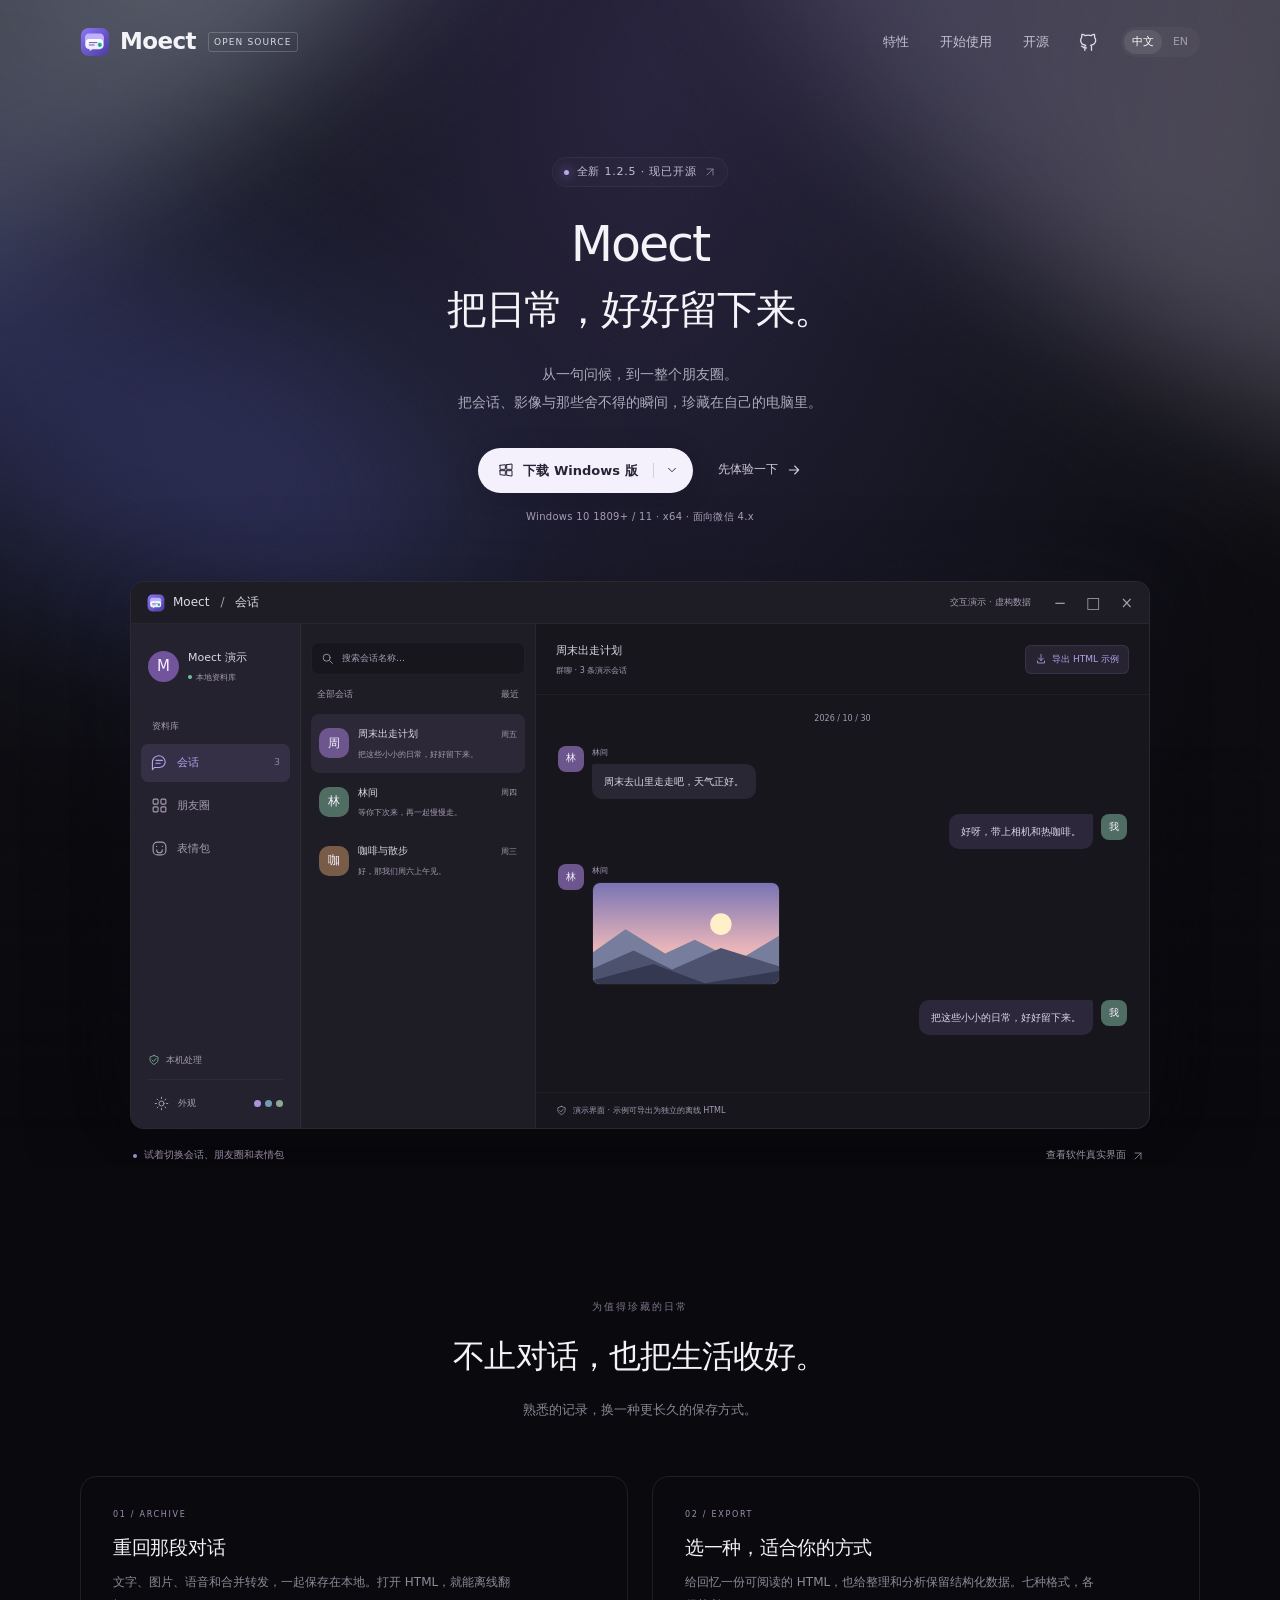
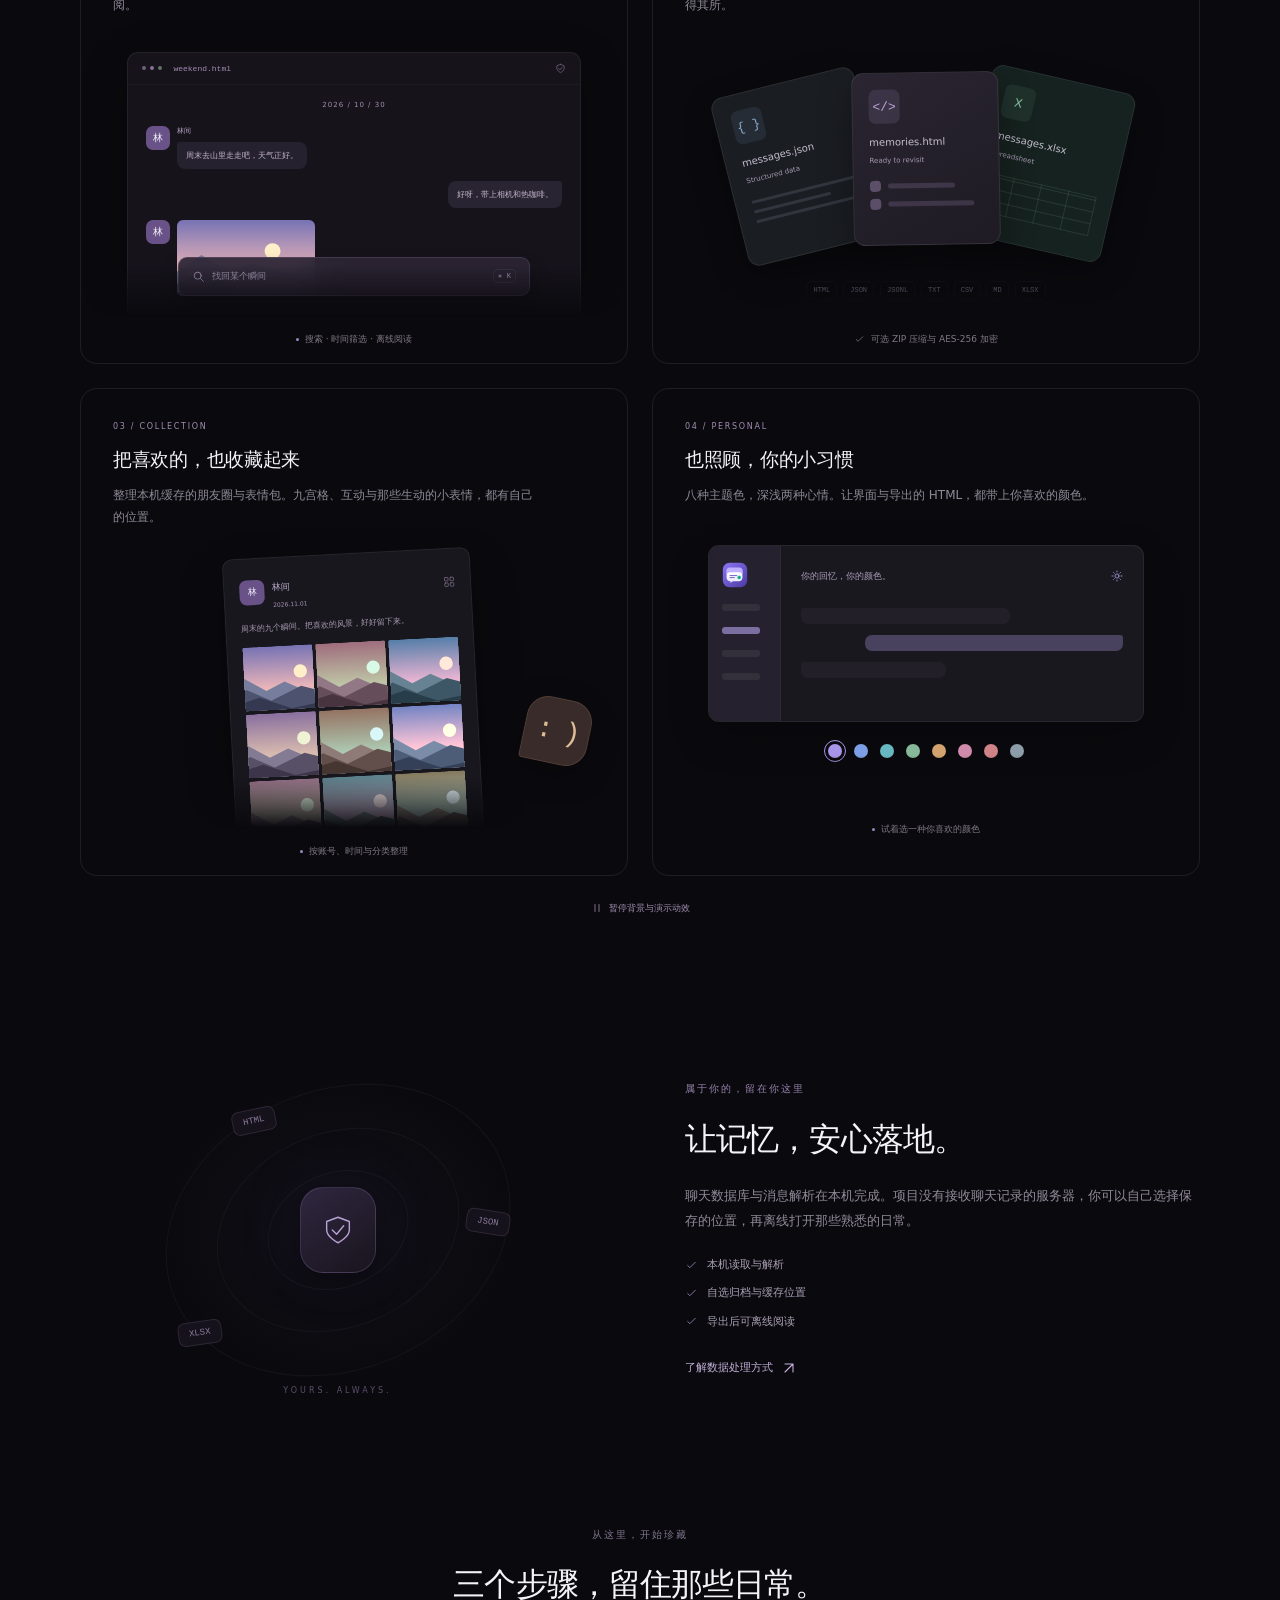
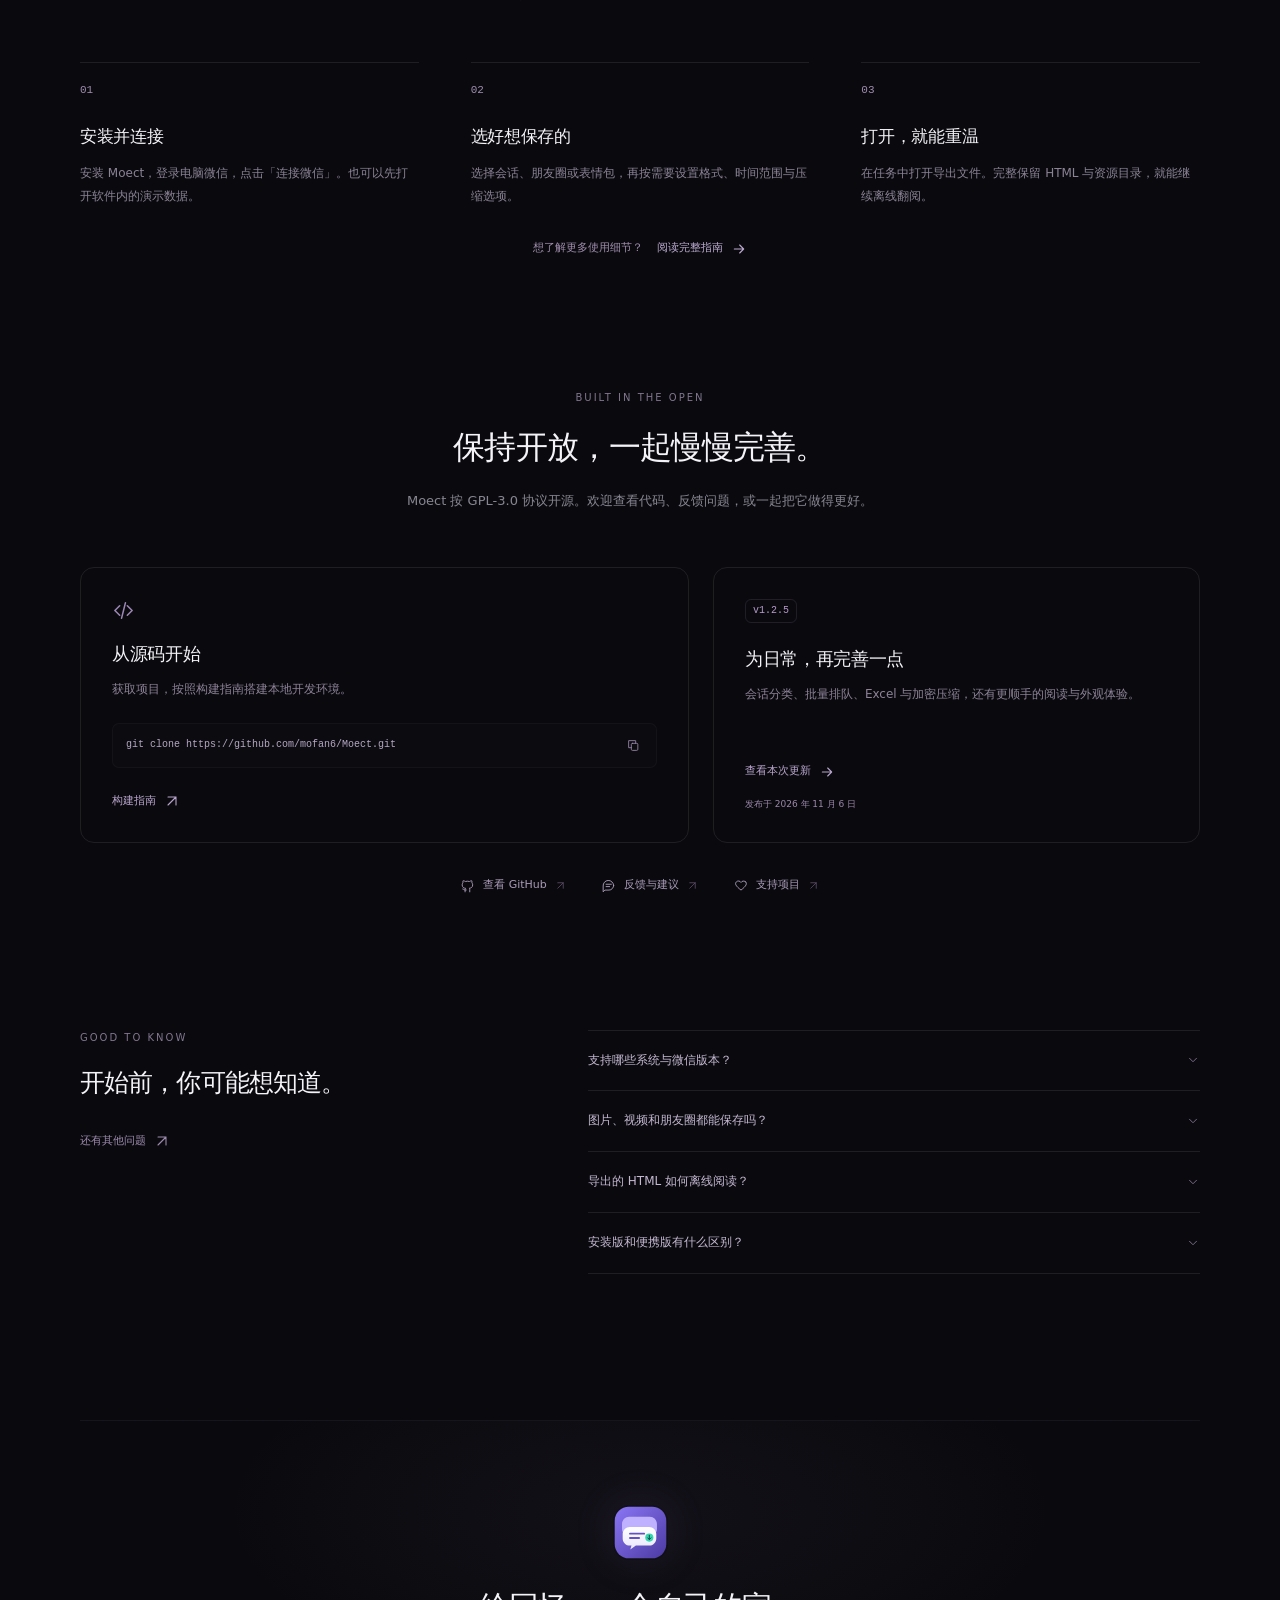
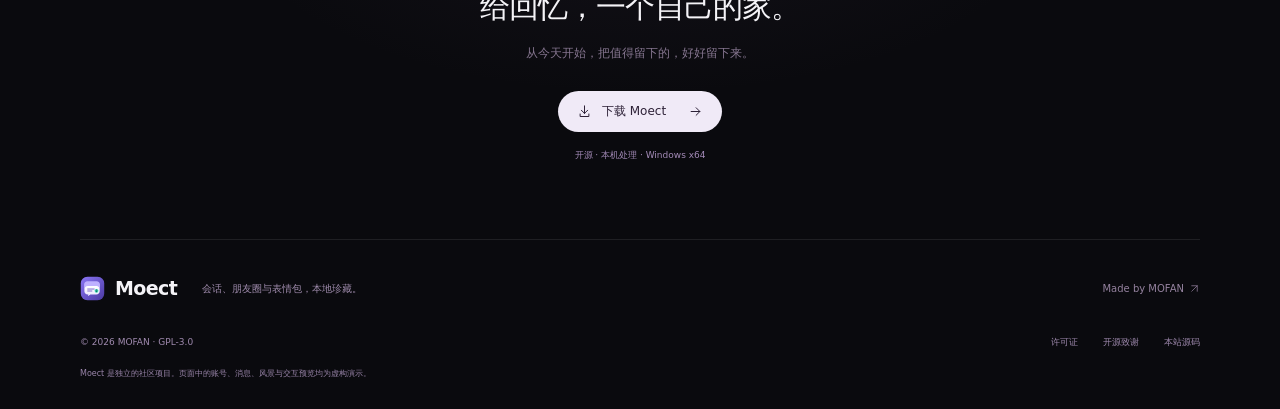
==== index.html @ 676625cc "Build Moect project website and interactive product demo" ====
<!doctype html>
<html lang="zh-CN">
  <head>
    <meta charset="utf-8" />
    <meta name="viewport" content="width=device-width,initial-scale=1" />
    <meta name="theme-color" content="#0a0a0e" />
    <title>Moect · 把日常，好好留下来</title>
    <meta
      name="description"
      content="Moect 是 Windows 微信聊天记录归档工具。把会话、朋友圈与表情包留在自己的电脑里，支持离线阅读、七种导出格式与八种主题色。"
    />
    <meta property="og:type" content="website" />
    <meta property="og:title" content="Moect · 把日常，好好留下来" />
    <meta
      property="og:description"
      content="会话、朋友圈与表情包，本地珍藏。开源的 Windows 微信聊天记录归档工具。"
    />
    <meta property="og:url" content="https://mofan6.github.io/" />
    <meta
      property="og:image"
      content="https://mofan6.github.io/assets/social-preview.png"
    />
    <meta name="twitter:card" content="summary_large_image" />
    <link rel="canonical" href="https://mofan6.github.io/" />
    <link rel="icon" href="assets/icon.svg" type="image/svg+xml" />
    <link rel="stylesheet" href="styles.css" />
    <script src="app.js" defer></script>
  </head>
  <body>
    <a class="skip-link" href="#main" data-i18n="skip">跳至主要内容</a>
    <svg
      class="icon-sprite"
      xmlns="http://www.w3.org/2000/svg"
      aria-hidden="true"
    >
      <symbol id="i-arrow" viewBox="0 0 24 24">
        <path d="M5 12h14m-6-6 6 6-6 6" />
      </symbol>
      <symbol id="i-up-right" viewBox="0 0 24 24">
        <path d="M6 18 18 6M6 6h12v12" />
      </symbol>
      <symbol id="i-download" viewBox="0 0 24 24">
        <path d="M12 3v12m-5-5 5 5 5-5M5 16v4h14v-4" />
      </symbol>
      <symbol id="i-chevron" viewBox="0 0 24 24">
        <path d="m6 9 6 6 6-6" />
      </symbol>
      <symbol id="i-chat" viewBox="0 0 24 24">
        <path d="M20 11a8 8 0 0 1-8 8H5l-3 3v-10a9 9 0 1 1 18-1Z" />
        <path d="M7 9h9M7 13h6" />
      </symbol>
      <symbol id="i-grid" viewBox="0 0 24 24">
        <rect x="3" y="3" width="7" height="7" rx="1.5" />
        <rect x="14" y="3" width="7" height="7" rx="1.5" />
        <rect x="3" y="14" width="7" height="7" rx="1.5" />
        <rect x="14" y="14" width="7" height="7" rx="1.5" />
      </symbol>
      <symbol id="i-smile" viewBox="0 0 24 24">
        <rect x="3" y="3" width="18" height="18" rx="6" />
        <path d="M8 14a4 4 0 0 0 8 0M8 9h.01M16 9h.01" />
      </symbol>
      <symbol id="i-check" viewBox="0 0 24 24">
        <path d="m5 12 4 4L19 6" />
      </symbol>
      <symbol id="i-shield" viewBox="0 0 24 24">
        <path d="M12 3 4 6v6c0 5 8 9 8 9s8-4 8-9V6l-8-3Z" />
        <path d="m8 12 3 3 5-6" />
      </symbol>
      <symbol id="i-search" viewBox="0 0 24 24">
        <circle cx="10.5" cy="10.5" r="6.5" />
        <path d="m16 16 5 5" />
      </symbol>
      <symbol id="i-sun" viewBox="0 0 24 24">
        <circle cx="12" cy="12" r="4" />
        <path
          d="M12 2v2m0 16v2M2 12h2m16 0h2M5 5l1.5 1.5m11 11L19 19M5 19l1.5-1.5m11-11L19 5"
        />
      </symbol>
      <symbol id="i-moon" viewBox="0 0 24 24">
        <path d="M20 14a8 8 0 0 1-10-10 8.5 8.5 0 1 0 10 10Z" />
      </symbol>
      <symbol id="i-code" viewBox="0 0 24 24">
        <path d="m8 7-5 5 5 5m8-10 5 5-5 5M14 4l-4 16" />
      </symbol>
      <symbol id="i-copy" viewBox="0 0 24 24">
        <rect x="8" y="8" width="12" height="13" rx="2" />
        <path d="M16 8V3H3v13h5" />
      </symbol>
      <symbol id="i-github" viewBox="0 0 24 24">
        <path
          d="M9 19c-4 1-4-2-6-2m12 5v-4c0-1-.4-2-1-2 3-.4 6-1.5 6-6 0-1.4-.5-2.5-1.3-3.5.2-.9.3-2.2-.3-3.5 0 0-1.2-.4-3.8 1.3a13 13 0 0 0-7.2 0C4.8 2.6 3.6 3 3.6 3 3 4.3 3.1 5.6 3.3 6.5A5.5 5.5 0 0 0 2 10c0 4.5 3 5.6 6 6-.6.6-1 1.5-1 2v4"
        />
      </symbol>
      <symbol id="i-windows" viewBox="0 0 24 24">
        <path
          d="m3 5 8-1v7H3V5Zm10-1 8-1v8h-8V4ZM3 13h8v7l-8-1v-6Zm10 0h8v8l-8-1v-7Z"
        />
      </symbol>
      <symbol id="i-heart" viewBox="0 0 24 24">
        <path
          d="M20 5a5 5 0 0 0-8 1 5 5 0 0 0-8-1c-3 3-1 7 8 14 9-7 11-11 8-14Z"
        />
      </symbol>
      <symbol id="i-close" viewBox="0 0 24 24">
        <path d="m6 6 12 12M6 18 18 6" />
      </symbol>
      <symbol id="i-menu" viewBox="0 0 24 24">
        <path d="M4 7h16M4 12h16M4 17h16" />
      </symbol>
      <symbol id="i-play" viewBox="0 0 24 24">
        <path d="m8 4 12 8-12 8V4Z" />
      </symbol>
      <symbol id="i-pause" viewBox="0 0 24 24">
        <path d="M8 5v14M16 5v14" />
      </symbol>
      <symbol id="i-file" viewBox="0 0 24 24">
        <path d="M5 3h9l5 5v13H5V3Zm9 0v6h5M8 13h8m-8 4h6" />
      </symbol>
    </svg>

    <header class="site-header" id="site-header">
      <div class="header-inner container">
        <a class="brand" href="#" aria-label="Moect 首页"
          ><img src="assets/icon.svg" width="30" height="30" alt="" /><span
            >Moect</span
          ><span class="brand-tag">OPEN SOURCE</span></a
        >
        <nav class="desktop-nav" aria-label="主导航">
          <a href="#features" data-i18n="navFeatures">特性</a>
          <a href="#start" data-i18n="navStart">开始使用</a>
          <a href="#opensource" data-i18n="navOpen">开源</a>
        </nav>
        <div class="header-actions">
          <a
            class="header-github"
            href="https://github.com/mofan6/Moect"
            target="_blank"
            rel="noopener noreferrer"
            aria-label="GitHub 项目"
            ><svg class="icon"><use href="#i-github" /></svg
          ></a>
          <div class="language-switch" role="group" aria-label="Language">
            <button type="button" data-language="zh" aria-pressed="true">
              中文</button
            ><button type="button" data-language="en" aria-pressed="false">
              EN
            </button>
          </div>
          <button
            class="icon-button mobile-menu-toggle"
            type="button"
            aria-label="打开导航"
            aria-expanded="false"
            aria-controls="mobile-nav"
          >
            <svg class="icon"><use href="#i-menu" /></svg>
          </button>
        </div>
      </div>
      <nav id="mobile-nav" class="mobile-nav" aria-label="手机导航" hidden>
        <a href="#features" data-i18n="navFeatures">特性</a
        ><a href="#start" data-i18n="navStart">开始使用</a
        ><a href="#opensource" data-i18n="navOpen">开源</a>
      </nav>
    </header>

    <main id="main">
      <section class="hero" aria-labelledby="hero-title">
        <div class="hero-atmosphere" aria-hidden="true">
          <div class="aurora aurora-one"></div>
          <div class="aurora aurora-two"></div>
          <div class="aurora aurora-three"></div>
          <div class="atmosphere-grain"></div>
        </div>
        <div class="hero-copy container">
          <a
            class="release-badge"
            href="https://github.com/mofan6/Moect/releases/tag/v1.2.5"
            target="_blank"
            rel="noopener noreferrer"
            ><span class="status-dot"></span
            ><span data-i18n="releaseBadge">全新 1.2.5 · 现已开源</span
            ><svg class="icon"><use href="#i-up-right" /></svg
          ></a>
          <h1 id="hero-title">
            <span class="hero-name">Moect</span
            ><span data-i18n="heroTitle">把日常，好好留下来。</span>
          </h1>
          <p class="hero-description">
            <span data-i18n="heroDescription1"
              >从一句问候，到一整个朋友圈。</span
            ><br /><span data-i18n="heroDescription2"
              >把会话、影像与那些舍不得的瞬间，珍藏在自己的电脑里。</span
            >
          </p>
          <div class="hero-actions">
            <div class="download-wrap">
              <div class="download-split">
                <a
                  class="primary-download"
                  href="https://github.com/mofan6/Moect/releases/download/v1.2.5/Moect-1.2.5-Setup-x64.exe"
                  ><svg class="icon"><use href="#i-windows" /></svg
                  ><span data-i18n="downloadWindows">下载 Windows 版</span></a
                ><button
                  type="button"
                  id="download-toggle"
                  aria-expanded="false"
                  aria-controls="download-menu"
                  aria-label="其他下载选项"
                >
                  <svg class="icon"><use href="#i-chevron" /></svg>
                </button>
              </div>
              <div class="download-menu" id="download-menu" hidden>
                <a
                  href="https://github.com/mofan6/Moect/releases/download/v1.2.5/Moect-1.2.5-Setup-x64.exe"
                  ><svg class="icon"><use href="#i-download" /></svg
                  ><span
                    ><strong data-i18n="installer">Windows 安装版</strong
                    ><small data-i18n="installerDetail"
                      >1.2.5 · x64 · 62.9 MB</small
                    ></span
                  ><svg class="icon"><use href="#i-up-right" /></svg
                ></a>
                <a
                  href="https://github.com/mofan6/Moect/releases/download/v1.2.5/Moect-1.2.5-Windows-x64.zip"
                  ><svg class="icon"><use href="#i-file" /></svg
                  ><span
                    ><strong data-i18n="portable">Windows 便携版</strong
                    ><small data-i18n="portableDetail"
                      >完整解压即可使用 · 74.8 MB</small
                    ></span
                  ><svg class="icon"><use href="#i-up-right" /></svg
                ></a>
                <a
                  class="checksum-link"
                  href="https://github.com/mofan6/Moect/releases/download/v1.2.5/SHA256SUMS.txt"
                  data-i18n="checksums"
                  >查看 SHA-256 校验值</a
                >
              </div>
            </div>
            <a class="text-link demo-jump" href="#demo"
              ><span data-i18n="tryDemo">先体验一下</span
              ><svg class="icon"><use href="#i-arrow" /></svg
            ></a>
          </div>
          <p class="system-note" data-i18n="systemNote">
            Windows 10 1809+ / 11 · x64 · 面向微信 4.x
          </p>
        </div>

        <div class="demo-wrap container" id="demo">
          <div
            class="app-window"
            data-demo-theme="dark"
            role="region"
            aria-label="Moect 交互演示，所有数据均为虚构"
          >
            <div class="app-titlebar">
              <div>
                <img src="assets/icon.svg" width="18" height="18" alt="" /><span
                  >Moect</span
                ><span class="title-divider">/</span
                ><span id="app-page-title" data-i18n="sessions">会话</span>
              </div>
              <span class="demo-label" data-i18n="demoLabel"
                >交互演示 · 虚构数据</span
              >
              <div class="window-controls" aria-hidden="true">
                <span>−</span><span>□</span><span>×</span>
              </div>
            </div>
            <div class="app-layout">
              <aside class="app-sidebar">
                <div class="demo-profile">
                  <span class="avatar avatar-profile">M</span
                  ><span
                    ><strong data-i18n="demoProfile">Moect 演示</strong
                    ><small
                      ><i></i
                      ><span data-i18n="localLibrary">本地资料库</span></small
                    ></span
                  >
                </div>
                <span class="sidebar-label" data-i18n="library">资料库</span>
                <div
                  class="app-tabs"
                  role="tablist"
                  aria-label="演示分类"
                  aria-orientation="vertical"
                >
                  <button
                    id="tab-sessions"
                    role="tab"
                    aria-selected="true"
                    aria-controls="demo-panel"
                    data-tab="sessions"
                    tabindex="0"
                  >
                    <svg class="icon"><use href="#i-chat" /></svg
                    ><span data-i18n="sessions">会话</span
                    ><span class="nav-count">3</span>
                  </button>
                  <button
                    id="tab-moments"
                    role="tab"
                    aria-selected="false"
                    aria-controls="demo-panel"
                    data-tab="moments"
                    tabindex="-1"
                  >
                    <svg class="icon"><use href="#i-grid" /></svg
                    ><span data-i18n="moments">朋友圈</span>
                  </button>
                  <button
                    id="tab-stickers"
                    role="tab"
                    aria-selected="false"
                    aria-controls="demo-panel"
                    data-tab="stickers"
                    tabindex="-1"
                  >
                    <svg class="icon"><use href="#i-smile" /></svg
                    ><span data-i18n="stickers">表情包</span>
                  </button>
                </div>
                <div class="sidebar-footer">
                  <div class="local-indicator">
                    <svg class="icon"><use href="#i-shield" /></svg
                    ><span data-i18n="onDevice">本机处理</span>
                  </div>
                  <div class="demo-theme-controls">
                    <button
                      type="button"
                      class="icon-button"
                      id="demo-theme-toggle"
                      aria-label="切换演示亮暗主题"
                    >
                      <svg class="icon"><use href="#i-sun" /></svg></button
                    ><span data-i18n="appearance">外观</span>
                    <div class="accent-mini" aria-hidden="true">
                      <i></i><i></i><i></i>
                    </div>
                  </div>
                </div>
              </aside>
              <div
                id="demo-panel"
                class="demo-panel"
                role="tabpanel"
                aria-labelledby="tab-sessions"
                tabindex="0"
              ></div>
            </div>
          </div>
          <div class="demo-caption">
            <span
              ><span class="caption-dot"></span
              ><span data-i18n="demoHint"
                >试着切换会话、朋友圈和表情包</span
              ></span
            ><button class="quiet-button" id="show-screenshots" type="button">
              <span data-i18n="realScreenshots">查看软件真实界面</span
              ><svg class="icon"><use href="#i-up-right" /></svg>
            </button>
          </div>
        </div>
      </section>

      <section
        class="features section container"
        id="features"
        aria-labelledby="features-title"
      >
        <div class="section-heading reveal">
          <span class="eyebrow" data-i18n="featuresEyebrow"
            >为值得珍藏的日常</span
          >
          <h2 id="features-title" data-i18n="featuresTitle">
            不止对话，也把生活收好。
          </h2>
          <p data-i18n="featuresDescription">
            熟悉的记录，换一种更长久的保存方式。
          </p>
        </div>
        <div class="feature-grid">
          <article class="feature-card reveal">
            <div class="feature-copy">
              <span class="feature-index">01 / ARCHIVE</span>
              <h3 data-i18n="archiveTitle">重回那段对话</h3>
              <p data-i18n="archiveDescription">
                文字、图片、语音和合并转发，一起保存在本地。打开
                HTML，就能离线翻阅。
              </p>
            </div>
            <div class="feature-art archive-art" aria-hidden="true">
              <div class="mini-archive">
                <div class="mini-window-top">
                  <i></i><i></i><i></i><span>weekend.html</span
                  ><svg class="icon"><use href="#i-shield" /></svg>
                </div>
                <div class="archive-date">2026 / 10 / 30</div>
                <div class="mini-message">
                  <span class="avatar">林</span>
                  <div>
                    <small>林间</small
                    ><span data-i18n="chat1">周末去山里走走吧，天气正好。</span>
                  </div>
                </div>
                <div class="mini-message outgoing">
                  <div>
                    <span data-i18n="chat2">好呀，带上相机和热咖啡。</span>
                  </div>
                </div>
                <div class="mini-message photo-message">
                  <span class="avatar">林</span
                  ><img
                    src="assets/weekend.svg"
                    width="230"
                    height="130"
                    alt=""
                    loading="lazy"
                  />
                </div>
                <div class="archive-search">
                  <svg class="icon"><use href="#i-search" /></svg
                  ><span data-i18n="searchMemory">找回某个瞬间</span
                  ><kbd>⌘ K</kbd>
                </div>
              </div>
            </div>
            <div class="feature-footnote">
              <span class="tiny-dot"></span
              ><span data-i18n="archiveFootnote"
                >搜索 · 时间筛选 · 离线阅读</span
              >
            </div>
          </article>
          <article class="feature-card reveal">
            <div class="feature-copy">
              <span class="feature-index">02 / EXPORT</span>
              <h3 data-i18n="exportTitle">选一种，适合你的方式</h3>
              <p data-i18n="exportDescription">
                给回忆一份可阅读的
                HTML，也给整理和分析保留结构化数据。七种格式，各得其所。
              </p>
            </div>
            <div class="feature-art formats-art" aria-hidden="true">
              <div class="format-orbit">
                <div class="floating-file file-json">
                  <div class="file-type json-type">{ }</div>
                  <span>messages.json</span><small>Structured data</small>
                  <div class="code-line"></div>
                  <div class="code-line short"></div>
                  <div class="code-line"></div>
                </div>
                <div class="floating-file file-excel">
                  <div class="file-type excel-type">X</div>
                  <span>messages.xlsx</span><small>Spreadsheet</small>
                  <div class="sheet-grid"></div>
                </div>
                <div class="floating-file file-html">
                  <div class="file-type html-type">&lt;/&gt;</div>
                  <span>memories.html</span><small>Ready to revisit</small>
                  <div class="html-preview">
                    <i></i><span></span><i></i><span></span>
                  </div>
                </div>
              </div>
              <div class="format-pills">
                <span>HTML</span><span>JSON</span><span>JSONL</span
                ><span>TXT</span><span>CSV</span><span>MD</span
                ><span>XLSX</span>
              </div>
            </div>
            <div class="feature-footnote">
              <svg class="icon"><use href="#i-check" /></svg
              ><span data-i18n="exportFootnote"
                >可选 ZIP 压缩与 AES-256 加密</span
              >
            </div>
          </article>
          <article class="feature-card reveal">
            <div class="feature-copy">
              <span class="feature-index">03 / COLLECTION</span>
              <h3 data-i18n="momentsTitle">把喜欢的，也收藏起来</h3>
              <p data-i18n="momentsDescription">
                整理本机缓存的朋友圈与表情包。九宫格、互动与那些生动的小表情，都有自己的位置。
              </p>
            </div>
            <div class="feature-art moments-art" aria-hidden="true">
              <div class="moment-preview">
                <div class="moment-author">
                  <span class="avatar">林</span>
                  <div><strong>林间</strong><small>2026.11.01</small></div>
                  <svg class="icon"><use href="#i-grid" /></svg>
                </div>
                <p data-i18n="momentText">
                  周末的九个瞬间。把喜欢的风景，好好留下来。
                </p>
                <div class="landscape-grid">
                  <img src="assets/weekend.svg" alt="" loading="lazy" /><img
                    src="assets/weekend.svg"
                    alt=""
                    loading="lazy"
                  /><img src="assets/weekend.svg" alt="" loading="lazy" /><img
                    src="assets/weekend.svg"
                    alt=""
                    loading="lazy"
                  /><img src="assets/weekend.svg" alt="" loading="lazy" /><img
                    src="assets/weekend.svg"
                    alt=""
                    loading="lazy"
                  /><img src="assets/weekend.svg" alt="" loading="lazy" /><img
                    src="assets/weekend.svg"
                    alt=""
                    loading="lazy"
                  /><img src="assets/weekend.svg" alt="" loading="lazy" />
                </div>
                <div class="moment-likes">
                  <svg class="icon"><use href="#i-heart" /></svg
                  ><span>陈一、小满、沈河、阿柚</span>
                </div>
              </div>
              <span class="sticker-bubble">: )</span>
            </div>
            <div class="feature-footnote">
              <span class="tiny-dot"></span
              ><span data-i18n="momentsFootnote">按账号、时间与分类整理</span>
            </div>
          </article>
          <article class="feature-card reveal">
            <div class="feature-copy">
              <span class="feature-index">04 / PERSONAL</span>
              <h3 data-i18n="personalTitle">也照顾，你的小习惯</h3>
              <p data-i18n="personalDescription">
                八种主题色，深浅两种心情。让界面与导出的
                HTML，都带上你喜欢的颜色。
              </p>
            </div>
            <div class="feature-art personal-art">
              <div class="appearance-preview" id="appearance-preview">
                <div class="appearance-sidebar">
                  <img
                    src="assets/icon.svg"
                    width="26"
                    height="26"
                    alt=""
                  /><span></span><span class="active"></span><span></span
                  ><span></span>
                </div>
                <div class="appearance-content">
                  <div class="appearance-title">
                    <span data-i18n="yourMemories">你的回忆，你的颜色。</span
                    ><svg class="icon"><use href="#i-sun" /></svg>
                  </div>
                  <div class="appearance-bubble first"></div>
                  <div class="appearance-bubble second"></div>
                  <div class="appearance-bubble third"></div>
                </div>
                <span class="theme-sweep" aria-hidden="true"></span>
              </div>
              <div class="accent-picker" role="group" aria-label="预览主题色">
                <button
                  type="button"
                  data-accent="#a895e7"
                  data-accent-name="紫藤"
                  style="--swatch: #a895e7"
                  aria-label="紫藤"
                  aria-pressed="true"
                ></button
                ><button
                  type="button"
                  data-accent="#7b9ee4"
                  data-accent-name="晴空"
                  style="--swatch: #7b9ee4"
                  aria-label="晴空"
                  aria-pressed="false"
                ></button
                ><button
                  type="button"
                  data-accent="#67b8c1"
                  data-accent-name="海盐"
                  style="--swatch: #67b8c1"
                  aria-label="海盐"
                  aria-pressed="false"
                ></button
                ><button
                  type="button"
                  data-accent="#86b899"
                  data-accent-name="山林"
                  style="--swatch: #86b899"
                  aria-label="山林"
                  aria-pressed="false"
                ></button
                ><button
                  type="button"
                  data-accent="#d2a36e"
                  data-accent-name="秋日"
                  style="--swatch: #d2a36e"
                  aria-label="秋日"
                  aria-pressed="false"
                ></button
                ><button
                  type="button"
                  data-accent="#d08aab"
                  data-accent-name="蔷薇"
                  style="--swatch: #d08aab"
                  aria-label="蔷薇"
                  aria-pressed="false"
                ></button
                ><button
                  type="button"
                  data-accent="#cf8387"
                  data-accent-name="落霞"
                  style="--swatch: #cf8387"
                  aria-label="落霞"
                  aria-pressed="false"
                ></button
                ><button
                  type="button"
                  data-accent="#8d9ca9"
                  data-accent-name="远山"
                  style="--swatch: #8d9ca9"
                  aria-label="远山"
                  aria-pressed="false"
                ></button>
              </div>
            </div>
            <div class="feature-footnote">
              <span class="tiny-dot"></span
              ><span id="accent-label" data-i18n="personalFootnote"
                >试着选一种你喜欢的颜色</span
              >
            </div>
          </article>
        </div>
        <div class="animation-control">
          <button
            type="button"
            id="motion-toggle"
            class="quiet-button"
            aria-pressed="false"
          >
            <svg class="icon"><use href="#i-pause" /></svg
            ><span data-i18n="pauseMotion">暂停背景与演示动效</span>
          </button>
        </div>
      </section>

      <section
        class="local-section section container reveal"
        aria-labelledby="local-title"
      >
        <div class="local-art" aria-hidden="true">
          <div class="local-orbit orbit-one"></div>
          <div class="local-orbit orbit-two"></div>
          <div class="local-orbit orbit-three"></div>
          <span class="orbit-file of-one">HTML</span
          ><span class="orbit-file of-two">JSON</span
          ><span class="orbit-file of-three">XLSX</span>
          <div class="local-core">
            <svg class="icon"><use href="#i-shield" /></svg>
          </div>
          <span class="local-art-label">YOURS. ALWAYS.</span>
        </div>
        <div class="local-copy">
          <span class="eyebrow" data-i18n="localEyebrow"
            >属于你的，留在你这里</span
          >
          <h2 id="local-title" data-i18n="localTitle">让记忆，安心落地。</h2>
          <p data-i18n="localDescription">
            聊天数据库与消息解析在本机完成。项目没有接收聊天记录的服务器，你可以自己选择保存的位置，再离线打开那些熟悉的日常。
          </p>
          <ul>
            <li>
              <svg class="icon"><use href="#i-check" /></svg
              ><span data-i18n="localPoint1">本机读取与解析</span>
            </li>
            <li>
              <svg class="icon"><use href="#i-check" /></svg
              ><span data-i18n="localPoint2">自选归档与缓存位置</span>
            </li>
            <li>
              <svg class="icon"><use href="#i-check" /></svg
              ><span data-i18n="localPoint3">导出后可离线阅读</span>
            </li>
          </ul>
          <a
            class="text-link"
            href="https://github.com/mofan6/Moect#运行环境与数据"
            target="_blank"
            rel="noopener noreferrer"
            ><span data-i18n="dataDetails">了解数据处理方式</span
            ><svg class="icon"><use href="#i-up-right" /></svg
          ></a>
        </div>
      </section>

      <section
        class="start-section section container"
        id="start"
        aria-labelledby="start-title"
      >
        <div class="section-heading reveal">
          <span class="eyebrow" data-i18n="startEyebrow">从这里，开始珍藏</span>
          <h2 id="start-title" data-i18n="startTitle">
            三个步骤，留住那些日常。
          </h2>
        </div>
        <div class="steps reveal">
          <article>
            <span class="step-number">01</span>
            <h3 data-i18n="step1Title">安装并连接</h3>
            <p data-i18n="step1Description">
              安装
              Moect，登录电脑微信，点击「连接微信」。也可以先打开软件内的演示数据。
            </p>
          </article>
          <article>
            <span class="step-number">02</span>
            <h3 data-i18n="step2Title">选好想保存的</h3>
            <p data-i18n="step2Description">
              选择会话、朋友圈或表情包，再按需要设置格式、时间范围与压缩选项。
            </p>
          </article>
          <article>
            <span class="step-number">03</span>
            <h3 data-i18n="step3Title">打开，就能重温</h3>
            <p data-i18n="step3Description">
              在任务中打开导出文件。完整保留 HTML 与资源目录，就能继续离线翻阅。
            </p>
          </article>
        </div>
        <div class="guide-link reveal">
          <span data-i18n="guidePrompt">想了解更多使用细节？</span
          ><a
            class="text-link"
            href="https://github.com/mofan6/Moect/blob/main/docs/usage.md"
            target="_blank"
            rel="noopener noreferrer"
            ><span data-i18n="guideLink">阅读完整指南</span
            ><svg class="icon"><use href="#i-arrow" /></svg
          ></a>
        </div>
      </section>

      <section
        class="opensource-section section container"
        id="opensource"
        aria-labelledby="opensource-title"
      >
        <div class="section-heading reveal">
          <span class="eyebrow">BUILT IN THE OPEN</span>
          <h2 id="opensource-title" data-i18n="openTitle">
            保持开放，一起慢慢完善。
          </h2>
          <p data-i18n="openDescription">
            Moect 按 GPL-3.0
            协议开源。欢迎查看代码、反馈问题，或一起把它做得更好。
          </p>
        </div>
        <div class="developer-grid reveal">
          <article>
            <svg class="icon developer-icon"><use href="#i-code" /></svg>
            <h3 data-i18n="sourceTitle">从源码开始</h3>
            <p data-i18n="sourceDescription">
              获取项目，按照构建指南搭建本地开发环境。
            </p>
            <div class="code-copy">
              <code>git clone https://github.com/mofan6/Moect.git</code
              ><button
                class="icon-button"
                type="button"
                data-copy="git clone https://github.com/mofan6/Moect.git"
                aria-label="复制 Git 克隆命令"
              >
                <svg class="icon"><use href="#i-copy" /></svg>
              </button>
            </div>
            <a
              class="text-link"
              href="https://github.com/mofan6/Moect/blob/main/docs/build.md"
              target="_blank"
              rel="noopener noreferrer"
              ><span data-i18n="buildGuide">构建指南</span
              ><svg class="icon"><use href="#i-up-right" /></svg
            ></a>
          </article>
          <article class="release-card">
            <span class="release-card-badge">v1.2.5</span>
            <h3 data-i18n="releaseTitle">为日常，再完善一点</h3>
            <p data-i18n="releaseDescription">
              会话分类、批量排队、Excel 与加密压缩，还有更顺手的阅读与外观体验。
            </p>
            <a
              class="text-link"
              href="https://github.com/mofan6/Moect/releases/tag/v1.2.5"
              target="_blank"
              rel="noopener noreferrer"
              ><span data-i18n="releaseLink">查看本次更新</span
              ><svg class="icon"><use href="#i-arrow" /></svg></a
            ><span class="release-date" data-i18n="releaseDate"
              >发布于 2026 年 11 月 6 日</span
            >
          </article>
        </div>
        <div class="community-links reveal">
          <a
            href="https://github.com/mofan6/Moect"
            target="_blank"
            rel="noopener noreferrer"
            ><svg class="icon"><use href="#i-github" /></svg
            ><span data-i18n="viewGithub">查看 GitHub</span
            ><svg class="icon"><use href="#i-up-right" /></svg></a
          ><a
            href="https://github.com/mofan6/Moect/issues"
            target="_blank"
            rel="noopener noreferrer"
            ><svg class="icon"><use href="#i-chat" /></svg
            ><span data-i18n="feedback">反馈与建议</span
            ><svg class="icon"><use href="#i-up-right" /></svg></a
          ><button type="button" id="support-button">
            <svg class="icon"><use href="#i-heart" /></svg
            ><span data-i18n="support">支持项目</span
            ><svg class="icon"><use href="#i-up-right" /></svg>
          </button>
        </div>
      </section>

      <section
        class="faq-section section container"
        aria-labelledby="faq-title"
      >
        <div class="faq-intro reveal">
          <span class="eyebrow">GOOD TO KNOW</span>
          <h2 id="faq-title" data-i18n="faqTitle">开始前，你可能想知道。</h2>
          <a
            class="text-link"
            href="https://github.com/mofan6/Moect/issues"
            target="_blank"
            rel="noopener noreferrer"
            ><span data-i18n="moreQuestions">还有其他问题</span
            ><svg class="icon"><use href="#i-up-right" /></svg
          ></a>
        </div>
        <div class="faq-list reveal">
          <details>
            <summary>
              <span data-i18n="faq1q">支持哪些系统与微信版本？</span
              ><svg class="icon"><use href="#i-chevron" /></svg>
            </summary>
            <p data-i18n="faq1a">
              适用于 Windows 10 1809 或更新版本、Windows 11 x64，需要 Microsoft
              Edge WebView2。面向 Windows 微信
              4.x，微信更新可能影响适配，具体支持情况请查看项目说明。
            </p>
          </details>
          <details>
            <summary>
              <span data-i18n="faq2q">图片、视频和朋友圈都能保存吗？</span
              ><svg class="icon"><use href="#i-chevron" /></svg>
            </summary>
            <p data-i18n="faq2a">
              取决于本地缓存、可用凭据与原始文件。朋友圈需要先在微信中手动浏览目标内容，再回到
              Moect
              刷新快照。没有取得的附件会显示具体状态，已失效的远端内容可能无法恢复。
            </p>
          </details>
          <details>
            <summary>
              <span data-i18n="faq3q">导出的 HTML 如何离线阅读？</span
              ><svg class="icon"><use href="#i-chevron" /></svg>
            </summary>
            <p data-i18n="faq3a">
              完整保留导出文件夹中的 HTML、消息分片与资源目录，再用浏览器打开
              HTML
              即可。可以搜索记录、按时间筛选、展开合并转发，也可以打印或另存为
              PDF。
            </p>
          </details>
          <details>
            <summary>
              <span data-i18n="faq4q">安装版和便携版有什么区别？</span
              ><svg class="icon"><use href="#i-chevron" /></svg>
            </summary>
            <p data-i18n="faq4a">
              安装版提供安装位置、桌面快捷方式等选项，并按需准备
              WebView2。便携版需要完整解压后运行 Moect.exe，保留同级 _internal
              目录，并使用系统已安装的 WebView2。
            </p>
          </details>
        </div>
      </section>

      <section class="closing-section container reveal">
        <div class="closing-glow" aria-hidden="true"></div>
        <img src="assets/icon.svg" width="55" height="55" alt="" />
        <h2 data-i18n="closingTitle">给回忆，一个自己的家。</h2>
        <p data-i18n="closingDescription">
          从今天开始，把值得留下的，好好留下来。
        </p>
        <a
          class="closing-download"
          href="https://github.com/mofan6/Moect/releases/download/v1.2.5/Moect-1.2.5-Setup-x64.exe"
          ><svg class="icon"><use href="#i-download" /></svg
          ><span data-i18n="downloadMoect">下载 Moect</span
          ><svg class="icon"><use href="#i-arrow" /></svg></a
        ><span class="closing-meta" data-i18n="closingMeta"
          >开源 · 本机处理 · Windows x64</span
        >
      </section>
    </main>

    <footer class="site-footer container">
      <div class="footer-main">
        <a class="brand" href="#"
          ><img src="assets/icon.svg" width="25" height="25" alt="" /><span
            >Moect</span
          ></a
        >
        <p data-i18n="footerTagline">会话、朋友圈与表情包，本地珍藏。</p>
        <a
          href="https://github.com/mofan6"
          target="_blank"
          rel="noopener noreferrer"
          >Made by MOFAN <svg class="icon"><use href="#i-up-right" /></svg
        ></a>
      </div>
      <div class="footer-bottom">
        <span>© 2026 MOFAN · GPL-3.0</span>
        <div>
          <a
            href="https://github.com/mofan6/Moect/blob/main/LICENSE"
            target="_blank"
            rel="noopener noreferrer"
            data-i18n="license"
            >许可证</a
          ><a
            href="https://github.com/mofan6/Moect#致谢"
            target="_blank"
            rel="noopener noreferrer"
            data-i18n="credits"
            >开源致谢</a
          ><a
            href="https://github.com/mofan6/mofan6.github.io"
            target="_blank"
            rel="noopener noreferrer"
            data-i18n="siteSource"
            >本站源码</a
          >
        </div>
      </div>
      <p class="footer-note" data-i18n="footerNote">
        Moect 是独立的社区项目。页面中的账号、消息、风景与交互预览均为虚构演示。
      </p>
    </footer>

    <dialog id="gallery-dialog" class="gallery-dialog">
      <div class="dialog-heading">
        <h2 data-i18n="screenshotsTitle">看看真实的 Moect</h2>
        <button
          class="icon-button dialog-close"
          type="button"
          aria-label="关闭预览"
        >
          <svg class="icon"><use href="#i-close" /></svg>
        </button>
      </div>
      <div class="gallery-tabs" role="group" aria-label="软件截图">
        <button
          type="button"
          data-gallery="1"
          aria-pressed="true"
          data-i18n="galleryMoments"
        >
          朋友圈与表情包</button
        ><button
          type="button"
          data-gallery="2"
          aria-pressed="false"
          data-i18n="galleryArchive"
        >
          离线归档</button
        ><button
          type="button"
          data-gallery="3"
          aria-pressed="false"
          data-i18n="galleryExport"
        >
          导出与整理
        </button>
      </div>
      <img
        id="gallery-image"
        src="assets/features-1.webp"
        width="1800"
        height="855"
        alt="Moect 软件界面，展示朋友圈与表情包的虚构演示数据"
      />
      <p data-i18n="galleryNote">
        软件宣传截图来自 Moect 项目，全部使用虚构演示数据。
      </p>
    </dialog>
    <dialog id="support-dialog" class="support-dialog">
      <div class="dialog-heading">
        <h2 data-i18n="support">支持项目</h2>
        <button
          class="icon-button dialog-close"
          type="button"
          aria-label="关闭支持窗口"
        >
          <svg class="icon"><use href="#i-close" /></svg>
        </button>
      </div>
      <p data-i18n="supportDescription">
        一个 Star、一份反馈，或一杯咖啡。谢谢你，让 Moect 慢慢变得更好。
      </p>
      <img
        src="assets/support-donation.webp"
        width="900"
        height="900"
        alt="Moect 项目作者提供的微信与支付宝支持二维码"
        loading="lazy"
      /><a
        class="text-link"
        href="https://github.com/mofan6/Moect#支持项目"
        target="_blank"
        rel="noopener noreferrer"
        ><span data-i18n="supportReadme">前往 GitHub 查看</span
        ><svg class="icon"><use href="#i-up-right" /></svg
      ></a>
    </dialog>
    <div id="toast" class="toast" role="status" aria-live="polite"></div>
    <noscript
      ><p class="noscript-note">
        页面正文和下载链接可直接使用。交互演示需要开启 JavaScript。
      </p></noscript
    >
  </body>
</html>
---- styles.css ----
@charset "UTF-8";

:root {
  color-scheme: dark;
  --background: #0a0a0e;
  --foreground: #f4f3f7;
  --muted: #9999a7;
  --accent: #b5a2ef;
  --border: rgba(255, 255, 255, 0.085);
  --font: "Segoe UI", "PingFang SC", "Microsoft YaHei", system-ui, sans-serif;
}

* {
  box-sizing: border-box;
}
html {
  scroll-behavior: smooth;
  scroll-padding-top: 100px;
}
body {
  margin: 0;
  background: var(--background);
  color: var(--foreground);
  font-family: var(--font);
  font-size: 15px;
  line-height: 1.65;
  -webkit-font-smoothing: antialiased;
}
body:has(dialog[open]) {
  overflow: hidden;
}
a {
  color: inherit;
  text-decoration: none;
}
button,
input {
  font: inherit;
}
button {
  cursor: pointer;
}
button,
a,
input,
summary {
  -webkit-tap-highlight-color: transparent;
}
button {
  color: inherit;
}
button:disabled {
  cursor: default;
}
button,
input {
  border-radius: 0;
}
button,
h1,
h2,
h3,
p {
  margin: 0;
}
button {
  border: 0;
}
img,
svg {
  vertical-align: middle;
}
img {
  max-width: 100%;
}
button:focus-visible,
a:focus-visible,
input:focus-visible,
summary:focus-visible,
[tabindex]:focus-visible {
  outline: 2px solid #bba8ff;
  outline-offset: 5px;
}
::selection {
  background: #a38bda55;
  color: #fff;
}
[hidden] {
  display: none !important;
}
.container {
  width: min(1120px, calc(100% - 64px));
  margin-inline: auto;
}
.icon {
  width: 20px;
  height: 20px;
  flex: 0 0 auto;
  fill: none;
  stroke: currentColor;
  stroke-width: 1.6;
  stroke-linecap: round;
  stroke-linejoin: round;
}
.icon-sprite {
  position: absolute;
  width: 0;
  height: 0;
  overflow: hidden;
}
.icon-button {
  display: inline-flex;
  align-items: center;
  justify-content: center;
  width: 34px;
  height: 34px;
  padding: 7px;
  border-radius: 8px;
  background: transparent;
  color: inherit;
  transition:
    background 0.2s,
    color 0.2s;
}
.icon-button:hover {
  background: #ffffff10;
  color: #fff;
}
.skip-link {
  position: fixed;
  top: 12px;
  left: 12px;
  padding: 10px 18px;
  z-index: 100;
  transform: translateY(-150%);
  background: #f5f2fc;
  color: #1d1728;
  border-radius: 8px;
}
.skip-link:focus {
  transform: none;
}

/* The ambient field fades into the page before the feature section. */
.site-header {
  position: absolute;
  inset: 0 0 auto;
  z-index: 30;
  height: 84px;
}
.site-header.is-scrolled {
  position: fixed;
  height: 68px;
  background: #0b0b10dc;
  border-bottom: 1px solid #ffffff08;
  backdrop-filter: blur(22px);
  animation: header-in 0.25s ease-out;
}
.header-inner {
  height: 100%;
  display: flex;
  align-items: center;
  justify-content: space-between;
  gap: 30px;
}
.brand {
  display: inline-flex;
  gap: 10px;
  align-items: center;
  font-size: 23px;
  font-weight: 600;
  letter-spacing: -0.6px;
}
.brand img {
  border-radius: 8px;
}
.brand-tag {
  font-size: 9px;
  font-weight: 500;
  letter-spacing: 1.15px;
  padding: 2px 5px;
  border: 1px solid #ffffff30;
  border-radius: 3px;
  margin-left: 2px;
  color: #dbd9e6;
}
.desktop-nav {
  display: flex;
  gap: 31px;
  font-size: 13px;
  color: #c5c2d4;
  margin-left: auto;
}
.desktop-nav a {
  transition: color 0.2s;
}
.desktop-nav a:hover {
  color: #fff;
}
.header-actions {
  display: flex;
  align-items: center;
  gap: 22px;
}
.header-github {
  color: #dedbe9;
  display: flex;
  align-items: center;
}
.language-switch {
  display: flex;
  align-items: center;
  gap: 2px;
  padding: 3px;
  border-radius: 20px;
  background: #ffffff08;
}
.language-switch button {
  font-size: 11px;
  line-height: 24px;
  min-width: 33px;
  border-radius: 20px;
  background: transparent;
  color: #a19dad;
  padding: 0 8px;
}
.language-switch button[aria-pressed="true"] {
  background: #ffffff16;
  color: #fff;
}
.mobile-menu-toggle,
.mobile-nav {
  display: none;
}
.hero {
  position: relative;
  overflow: clip;
  padding-top: 157px;
}
.hero-atmosphere {
  position: absolute;
  z-index: -1;
  top: 0;
  left: 0;
  width: 100%;
  height: 1130px;
  overflow: hidden;
  background: radial-gradient(
    ellipse at 50% 8%,
    #26213c 0,
    #151523 38%,
    #0a0a0e 75%
  );
  mask-image: linear-gradient(#000 0%, #000 65%, transparent);
}
.aurora {
  position: absolute;
  border-radius: 50%;
  filter: blur(72px);
  animation: cloud-drift 27s ease-in-out infinite alternate;
}
.aurora-one {
  width: 1250px;
  height: 420px;
  top: -250px;
  left: calc(50% - 1180px);
  transform: rotate(-38deg);
  background: linear-gradient(100deg, #58649355, #bcc6d869 60%, #8d80ae30);
}
.aurora-two {
  width: 1260px;
  height: 530px;
  top: -180px;
  left: calc(50% - 30px);
  transform: rotate(35deg);
  background: linear-gradient(70deg, #69648855, #bcb2d058, #6a78a055);
  animation-delay: -12s;
}
.aurora-three {
  width: 780px;
  height: 350px;
  top: 245px;
  left: calc(50% - 920px);
  transform: rotate(25deg);
  background: #484f9770;
  filter: blur(95px);
  animation-duration: 32s;
}
.atmosphere-grain {
  position: absolute;
  inset: 0;
  opacity: 0.035;
  background-image: url("data:image/svg+xml,%3Csvg xmlns='http://www.w3.org/2000/svg' width='160' height='160'%3E%3Cfilter id='n'%3E%3CfeTurbulence type='fractalNoise' baseFrequency='.85' numOctaves='3' stitchTiles='stitch'/%3E%3C/filter%3E%3Cpath fill='%23fff' filter='url(%23n)' d='M0 0h160v160H0z'/%3E%3C/svg%3E");
}
.hero-copy {
  text-align: center;
  position: relative;
  z-index: 2;
}
.release-badge {
  display: inline-flex;
  align-items: center;
  gap: 8px;
  color: #c4bdd7;
  font-size: 11px;
  letter-spacing: 0.8px;
  padding: 5px 11px;
  background: #ffffff04;
  border-radius: 30px;
  border: 1px solid #ffffff0c;
  transition: background 0.2s;
}
.release-badge:hover {
  background: #ffffff0c;
}
.release-badge .icon {
  width: 12px;
  height: 12px;
  opacity: 0.7;
}
.status-dot {
  width: 5px;
  height: 5px;
  background: #baa7ed;
  border-radius: 50%;
  box-shadow: 0 0 12px #c0a5f7;
}
h1 {
  font-weight: 400;
  font-size: clamp(32px, 3.1vw, 46px);
  letter-spacing: -1.4px;
  line-height: 1.4;
  margin: 24px 0 24px;
}
h1 > span {
  display: block;
}
.hero-name {
  font-size: 49px;
  letter-spacing: -2px;
  font-weight: 450;
  line-height: 1.4;
  margin-bottom: 2px;
}
.hero-description {
  color: #acabba;
  font-size: 14px;
  line-height: 1.95;
  font-weight: 400;
}
.hero-actions {
  display: flex;
  align-items: center;
  justify-content: center;
  gap: 25px;
  margin-top: 32px;
}
.download-wrap {
  position: relative;
}
.download-split {
  display: flex;
  align-items: stretch;
  height: 45px;
  border-radius: 30px;
  background: #f4f1fc;
  color: #292336;
  box-shadow: 0 4px 24px #11101f33;
  transition:
    box-shadow 0.25s,
    transform 0.25s;
}
.download-split:hover {
  box-shadow: 0 6px 32px #b9a2e82b;
  transform: translateY(-1px);
}
.primary-download {
  display: inline-flex;
  align-items: center;
  gap: 9px;
  padding: 0 15px 0 20px;
  font-size: 13px;
  font-weight: 600;
}
.primary-download .icon {
  width: 16px;
  height: 16px;
  stroke-width: 1.5;
}
#download-toggle {
  background: transparent;
  display: flex;
  align-items: center;
  border-radius: 0 30px 30px 0;
  padding: 0 14px 0 12px;
  position: relative;
}
#download-toggle::before {
  content: "";
  width: 1px;
  height: 15px;
  background: #26202b28;
  position: absolute;
  left: 0;
}
#download-toggle .icon {
  width: 14px;
  height: 14px;
  transition: transform 0.2s;
}
#download-toggle[aria-expanded="true"] .icon {
  transform: rotate(180deg);
}
.download-menu {
  position: absolute;
  top: calc(100% + 12px);
  left: 50%;
  transform: translateX(-50%);
  width: 298px;
  padding: 7px;
  border-radius: 14px;
  background: #212029f5;
  backdrop-filter: blur(24px);
  border: 1px solid #ffffff1a;
  box-shadow: 0 15px 60px #0008;
  color: #eae7f0;
  text-align: left;
  z-index: 20;
  animation: menu-in 0.16s ease-out;
}
.download-menu > a {
  display: flex;
  align-items: center;
  gap: 12px;
  padding: 12px;
  border-radius: 8px;
  transition: background 0.2s;
}
.download-menu > a:hover {
  background: #ffffff08;
}
.download-menu > a > .icon {
  width: 17px;
  height: 17px;
  color: #c0b7d4;
}
.download-menu > a > .icon:last-child {
  width: 12px;
  height: 12px;
  margin-left: auto;
}
.download-menu strong,
.download-menu small {
  display: block;
}
.download-menu strong {
  font-size: 12px;
  font-weight: 500;
}
.download-menu small {
  font-size: 10px;
  color: #9c96a9;
  margin-top: 3px;
}
.download-menu .checksum-link {
  border-top: 1px solid var(--border);
  font-size: 10px;
  justify-content: center;
  margin-top: 3px;
  color: #b1a6c5;
}
.text-link {
  display: inline-flex;
  align-items: center;
  gap: 8px;
  font-size: 13px;
  transition: color 0.2s;
}
.text-link .icon {
  width: 16px;
  height: 16px;
  transition: transform 0.25s;
}
.text-link:hover {
  color: #d3c3ff;
}
.text-link:hover .icon {
  transform: translateX(3px);
}
.demo-jump {
  font-size: 12px;
  color: #d1ccd9;
}
.system-note {
  color: #aa9db7;
  font-size: 10px;
  margin-top: 16px;
  letter-spacing: 0.3px;
}

/* The product preview is an interactive, entirely fictional local library. */
.demo-wrap {
  margin-top: 56px;
  max-width: 1020px;
  position: relative;
  z-index: 1;
  scroll-margin-top: 105px;
}
.app-window {
  --demo-bg: #17161d;
  --demo-sidebar: #24222e;
  --demo-pane: #1e1c25;
  --demo-line: #ffffff0b;
  --demo-text: #dcd9e6;
  --demo-muted: #a59bb2;
  --demo-bubble: #2a2734;
  --demo-selected: #a38cd91b;
  --demo-accent: var(--accent);
  overflow: hidden;
  background: var(--demo-bg);
  color: var(--demo-text);
  border: 1px solid #ffffff15;
  border-radius: 14px;
  box-shadow:
    0 25px 100px #0006,
    0 0 80px #56427b12;
  text-align: left;
  font-size: 12px;
  transition:
    background 0.35s,
    color 0.35s;
}
.app-window[data-demo-theme="light"] {
  --demo-bg: #fbfaff;
  --demo-sidebar: #efedf7;
  --demo-pane: #f6f4fa;
  --demo-line: #2720390c;
  --demo-text: #302a3d;
  --demo-muted: #6e607b;
  --demo-bubble: #efebf7;
  --demo-selected: #8970ca1a;
  --demo-accent: #72509e;
  color-scheme: light;
}
.app-titlebar {
  height: 42px;
  display: flex;
  align-items: center;
  gap: 20px;
  padding: 0 16px;
  border-bottom: 1px solid var(--demo-line);
  background: var(--demo-pane);
}
.app-titlebar > div {
  display: flex;
  align-items: center;
  gap: 8px;
}
.app-titlebar img {
  border-radius: 5px;
}
.title-divider {
  color: var(--demo-muted);
  margin-inline: 3px;
}
.demo-label {
  font-size: 9px;
  color: var(--demo-muted);
  margin-left: auto;
}
.app-titlebar .window-controls {
  gap: 20px;
  font-size: 15px;
  color: var(--demo-muted);
  margin-left: 3px;
}
.app-layout {
  display: flex;
  min-height: 504px;
}
.app-sidebar {
  width: 170px;
  padding: 25px 10px 12px;
  flex: 0 0 auto;
  background: var(--demo-sidebar);
  border-right: 1px solid var(--demo-line);
  display: flex;
  flex-direction: column;
}
.demo-profile {
  display: flex;
  align-items: center;
  gap: 9px;
  padding: 0 7px;
  margin-bottom: 35px;
}
.avatar {
  display: inline-flex;
  align-items: center;
  justify-content: center;
  flex-shrink: 0;
  width: 31px;
  height: 31px;
  font-size: 13px;
  font-weight: 500;
  border-radius: 10px;
  background: #685287;
  color: #f7f1ff;
}
.avatar-profile {
  width: 31px;
  height: 31px;
  border-radius: 50%;
  background: #72549c;
  font-size: 15px;
}
.demo-profile strong {
  font-size: 11px;
  font-weight: 500;
  display: block;
}
.demo-profile small {
  display: flex;
  gap: 4px;
  align-items: center;
  margin-top: 3px;
  color: var(--demo-muted);
  font-size: 8px;
}
.demo-profile i {
  width: 4px;
  height: 4px;
  background: #75bda1;
  border-radius: 50%;
}
.sidebar-label {
  font-size: 9px;
  color: var(--demo-muted);
  padding: 0 11px;
  margin-bottom: 10px;
}
.app-tabs {
  display: flex;
  flex-direction: column;
  gap: 5px;
}
.app-tabs button {
  width: 100%;
  padding: 10px;
  display: flex;
  align-items: center;
  gap: 9px;
  font-size: 11px;
  border-radius: 7px;
  background: transparent;
  color: var(--demo-muted);
  text-align: left;
  transition:
    background 0.2s,
    color 0.2s;
}
.app-tabs button:hover {
  color: var(--demo-text);
  background: var(--demo-line);
}
.app-tabs button[aria-selected="true"] {
  background: #a38bd323;
  color: var(--demo-accent);
}
.app-tabs .icon {
  width: 17px;
  height: 17px;
}
.nav-count {
  margin-left: auto;
  opacity: 0.7;
  font-size: 9px;
}
.sidebar-footer {
  margin-top: auto;
  padding: 12px 7px 0;
}
.local-indicator {
  display: flex;
  align-items: center;
  gap: 6px;
  color: var(--demo-muted);
  font-size: 9px;
  margin-bottom: 12px;
}
.local-indicator .icon {
  width: 12px;
  height: 12px;
  color: #83b8a1;
}
.demo-theme-controls {
  border-top: 1px solid var(--demo-line);
  padding-top: 10px;
  display: flex;
  align-items: center;
  gap: 4px;
  color: var(--demo-muted);
  font-size: 9px;
}
.demo-theme-controls .icon-button {
  width: 26px;
  height: 26px;
  padding: 5px;
}
.demo-theme-controls .icon {
  width: 15px;
  height: 15px;
}
.accent-mini {
  display: flex;
  margin-left: auto;
  gap: 4px;
}
.accent-mini i {
  width: 7px;
  height: 7px;
  border-radius: 50%;
  background: #aa95db;
}
.accent-mini i:nth-child(2) {
  background: #719bb1;
}
.accent-mini i:nth-child(3) {
  background: #8aaa94;
}
.demo-panel {
  min-width: 0;
  flex: 1;
  outline-offset: -3px !important;
}
.session-view {
  display: grid;
  grid-template-columns: 235px minmax(0, 1fr);
  height: 504px;
}
.session-list {
  padding: 18px 10px;
  border-right: 1px solid var(--demo-line);
  background: var(--demo-pane);
  min-width: 0;
}
.session-search {
  display: flex;
  gap: 6px;
  align-items: center;
  background: var(--demo-bg);
  border: 1px solid var(--demo-line);
  padding: 7px 9px;
  border-radius: 7px;
  color: var(--demo-muted);
  margin-bottom: 12px;
}
.session-search .icon {
  width: 13px;
  height: 13px;
}
.session-search input {
  width: 100%;
  min-width: 0;
  outline-offset: 1px;
  background: transparent;
  color: var(--demo-text);
  border: 0;
  font-size: 9px;
}
.session-search input::placeholder {
  color: var(--demo-muted);
}
.session-list-caption {
  display: flex;
  justify-content: space-between;
  padding: 0 6px 12px;
  font-size: 9px;
  color: var(--demo-muted);
}
.session-item {
  width: 100%;
  display: flex;
  gap: 9px;
  align-items: center;
  padding: 12px 8px;
  background: transparent;
  color: var(--demo-text);
  text-align: left;
  border-radius: 8px;
  transition: background 0.2s;
}
.session-item[aria-pressed="true"] {
  background: var(--demo-selected);
}
.session-item:hover {
  background: var(--demo-selected);
}
.session-item .avatar {
  width: 30px;
  height: 30px;
  font-size: 12px;
}
.session-item > span:last-child {
  min-width: 0;
  flex: 1;
}
.session-name {
  display: flex;
  justify-content: space-between;
  align-items: center;
  gap: 5px;
  font-size: 10px;
  font-weight: 500;
}
.session-name small {
  font-size: 8px;
  font-weight: 400;
  color: var(--demo-muted);
}
.session-last {
  display: block;
  margin-top: 5px;
  overflow: hidden;
  white-space: nowrap;
  text-overflow: ellipsis;
  font-size: 8px;
  color: var(--demo-muted);
}
.session-empty {
  font-size: 10px;
  color: var(--demo-muted);
  padding: 15px 6px;
}
.conversation {
  display: flex;
  flex-direction: column;
  min-width: 0;
  overflow: hidden;
}
.conversation-head {
  display: flex;
  align-items: center;
  justify-content: space-between;
  padding: 17px 20px;
  border-bottom: 1px solid var(--demo-line);
  gap: 10px;
}
.conversation-head strong {
  font-size: 11px;
  font-weight: 500;
}
.conversation-head small {
  display: block;
  font-size: 8px;
  color: var(--demo-muted);
  margin-top: 3px;
}
.demo-export {
  display: inline-flex;
  align-items: center;
  gap: 5px;
  font-size: 9px;
  background: #a38bd31d;
  border: 1px solid #a38bd324;
  color: var(--demo-accent);
  padding: 6px 9px;
  border-radius: 6px;
  white-space: nowrap;
}
.demo-export:hover {
  background: #a38bd333;
}
.demo-export .icon {
  width: 12px;
  height: 12px;
}
.messages {
  flex: 1;
  padding: 17px 22px;
  overflow-y: auto;
  scrollbar-width: thin;
  scrollbar-color: #8c79ae44 transparent;
}
.chat-date {
  text-align: center;
  font-size: 8px;
  color: var(--demo-muted);
  margin-bottom: 20px;
}
.chat-row {
  display: flex;
  gap: 8px;
  margin-bottom: 15px;
  align-items: flex-start;
}
.chat-row .avatar {
  width: 26px;
  height: 26px;
  border-radius: 8px;
  font-size: 10px;
}
.chat-content {
  max-width: 88%;
}
.chat-content small {
  display: block;
  color: var(--demo-muted);
  font-size: 8px;
  margin-bottom: 5px;
}
.chat-bubble {
  display: block;
  width: fit-content;
  font-size: 10px;
  line-height: 1.7;
  padding: 9px 12px;
  border-radius: 2px 10px 10px;
  background: var(--demo-bubble);
}
.chat-row.is-me {
  justify-content: flex-end;
}
.chat-row.is-me .chat-bubble {
  background: #8d75bb2e;
  border-radius: 10px 2px 10px 10px;
}
.chat-row.is-me .avatar {
  background: #6f998a;
  order: 2;
}
.chat-photo {
  display: block;
  width: 188px;
  height: 103px;
  object-fit: cover;
  border-radius: 8px;
  border: 1px solid var(--demo-line);
}
.conversation-footer {
  display: flex;
  align-items: center;
  gap: 6px;
  padding: 11px 20px;
  border-top: 1px solid var(--demo-line);
  font-size: 8px;
  color: var(--demo-muted);
}
.conversation-footer .icon {
  width: 11px;
  height: 11px;
}
.demo-caption {
  display: flex;
  align-items: center;
  justify-content: space-between;
  gap: 15px;
  padding: 15px 3px 0;
  font-size: 10px;
  color: #9788a2;
}
.demo-caption > span {
  display: inline-flex;
  align-items: center;
  gap: 7px;
}
.caption-dot {
  width: 4px;
  height: 4px;
  border-radius: 50%;
  background: #9d87ce;
}
.quiet-button {
  display: inline-flex;
  align-items: center;
  gap: 6px;
  background: transparent;
  color: #95909f;
  font-size: 10px;
  padding: 3px;
  transition: color 0.2s;
}
.quiet-button .icon {
  width: 12px;
  height: 12px;
}
.quiet-button:hover {
  color: #d8c8f9;
}
.collection-view {
  padding: 24px 32px;
  height: 504px;
  overflow-y: auto;
  scrollbar-width: thin;
}
.collection-heading {
  display: flex;
  justify-content: space-between;
  align-items: center;
  gap: 10px;
  margin-bottom: 22px;
}
.collection-heading h3 {
  font-size: 16px;
  font-weight: 500;
}
.collection-heading p {
  font-size: 9px;
  color: var(--demo-muted);
  margin-top: 5px;
}
.demo-moment-card {
  width: 315px;
  max-width: 100%;
  margin: auto;
  border: 1px solid var(--demo-line);
  background: var(--demo-pane);
  border-radius: 10px;
  padding: 17px;
}
.demo-moment-card .moment-author {
  padding: 0;
}
.demo-moment-card > p {
  margin: 12px 0;
  font-size: 10px;
  color: var(--demo-text);
}
.demo-moment-card .landscape-grid {
  width: 100%;
  gap: 4px;
}
.demo-moment-card .landscape-grid img {
  width: 100%;
  aspect-ratio: 1;
  height: auto;
}
.demo-moment-card .moment-likes {
  padding: 9px;
  margin: 12px 0 0;
  background: var(--demo-selected);
  color: var(--demo-muted);
}
.sticker-collections {
  display: grid;
  grid-template-columns: repeat(3, 1fr);
  gap: 12px;
}
.sticker-set {
  padding: 18px 12px;
  border: 1px solid var(--demo-line);
  border-radius: 10px;
  background: var(--demo-pane);
}
.sticker-face {
  height: 72px;
  display: flex;
  justify-content: center;
  align-items: center;
  color: var(--sticker-color, #b6a0d6);
  font-family: ui-monospace, monospace;
  font-weight: 500;
  font-size: 34px;
}
.sticker-set strong {
  display: block;
  font-size: 10px;
  font-weight: 500;
  margin-top: 10px;
}
.sticker-set small {
  font-size: 9px;
  color: var(--demo-muted);
  display: block;
  margin-top: 5px;
}
.collection-note {
  font-size: 9px;
  color: var(--demo-muted);
  margin-top: 22px;
  text-align: center;
}

/* Feature previews follow the quiet two-column rhythm of the reference. */
.section {
  padding-top: 132px;
}
.section-heading {
  text-align: center;
  margin-bottom: 54px;
}
.eyebrow {
  display: block;
  font-size: 10px;
  font-weight: 400;
  letter-spacing: 2px;
  color: #81758f;
  margin-bottom: 17px;
}
h2 {
  font-size: 32px;
  letter-spacing: -0.9px;
  line-height: 1.5;
  font-weight: 400;
}
.section-heading > p {
  font-size: 13px;
  color: #888592;
  margin: 18px auto 0;
  max-width: 600px;
  line-height: 1.8;
}
.feature-grid {
  display: grid;
  grid-template-columns: repeat(2, minmax(0, 1fr));
  gap: 24px;
}
.feature-card {
  min-width: 0;
  background: linear-gradient(140deg, #ffffff03, #ffffff015);
  border: 1px solid var(--border);
  border-radius: 17px;
  overflow: hidden;
  position: relative;
  transition:
    border-color 0.35s,
    background 0.35s;
}
.feature-card:hover {
  border-color: #bfa7e22b;
  background-color: #ffffff02;
}
.feature-copy {
  padding: 31px 32px 0;
  position: relative;
  z-index: 2;
}
.feature-index {
  color: #a08db2;
  letter-spacing: 1.7px;
  font-size: 8px;
  display: block;
  margin-bottom: 12px;
}
h3 {
  font-size: 19px;
  font-weight: 400;
  letter-spacing: -0.3px;
  line-height: 1.5;
}
.feature-copy p {
  color: #8e8997;
  font-size: 12px;
  line-height: 1.85;
  max-width: 420px;
  margin-top: 10px;
}
.feature-art {
  height: 300px;
  position: relative;
  display: flex;
  align-items: flex-end;
  justify-content: center;
  padding-top: 25px;
  overflow: hidden;
  mask-image: linear-gradient(#000 0, #000 83%, transparent);
}
.feature-footnote {
  height: 47px;
  display: flex;
  align-items: center;
  justify-content: center;
  gap: 6px;
  font-size: 9px;
  color: #817887;
}
.feature-footnote .icon {
  width: 11px;
  height: 11px;
}
.tiny-dot {
  width: 3px;
  height: 3px;
  border-radius: 50%;
  background: #9d87c3;
}
.archive-art {
  padding-top: 32px;
}
.mini-archive {
  border: 1px solid #ffffff0f;
  background: #18151df0;
  width: 83%;
  height: 270px;
  box-shadow: 0 15px 45px #0004;
  border-radius: 11px 11px 0 0;
  position: relative;
  transform: translateY(6px);
}
.mini-window-top {
  display: flex;
  align-items: center;
  gap: 4px;
  height: 32px;
  padding: 0 14px;
  border-bottom: 1px solid #ffffff08;
}
.mini-window-top i {
  width: 4px;
  height: 4px;
  border-radius: 50%;
  background: #6e617c;
}
.mini-window-top i:nth-child(2) {
  background: #8b719a;
}
.mini-window-top i:nth-child(3) {
  background: #5e746c;
}
.mini-window-top > span {
  font-family: ui-monospace, monospace;
  font-size: 8px;
  color: #a18eb3;
  margin-left: 7px;
}
.mini-window-top .icon {
  width: 11px;
  height: 11px;
  margin-left: auto;
  color: #736880;
}
.archive-date {
  text-align: center;
  margin: 15px 0;
  font-size: 7px;
  color: #a18eb3;
  letter-spacing: 1px;
}
.mini-message {
  display: flex;
  gap: 7px;
  margin: 12px 18px;
  animation: message-breathe 10s ease-in-out infinite;
}
.mini-message .avatar {
  width: 24px;
  height: 24px;
  font-size: 10px;
  border-radius: 7px;
}
.mini-message > div > small {
  display: block;
  color: #b7a6c6;
  font-size: 7px;
  margin-bottom: 4px;
}
.mini-message > div > span {
  display: block;
  border-radius: 3px 8px 8px;
  padding: 7px 9px;
  background: #26212f;
  color: #c4b7ce;
  font-size: 8px;
}
.mini-message.outgoing {
  justify-content: flex-end;
  animation-delay: -4s;
}
.mini-message.outgoing > div > span {
  background: #8070992e;
  border-radius: 8px 3px 8px 8px;
}
.photo-message img {
  width: 138px;
  height: 76px;
  object-fit: cover;
  border-radius: 6px;
}
.archive-search {
  position: absolute;
  display: flex;
  align-items: center;
  gap: 7px;
  left: 50%;
  bottom: 25px;
  transform: translateX(-50%);
  padding: 11px 13px;
  width: 78%;
  border: 1px solid #bba7d52b;
  background: #2c2534e8;
  box-shadow: 0 12px 20px #0005;
  border-radius: 9px;
  color: #b4a5c2;
  font-size: 9px;
  backdrop-filter: blur(16px);
  animation: search-float 10s ease-in-out infinite;
}
.archive-search .icon {
  width: 13px;
  height: 13px;
}
.archive-search kbd {
  font:
    7px ui-monospace,
    monospace;
  color: #b2a0c1;
  border: 1px solid #ffffff12;
  border-radius: 4px;
  padding: 2px 4px;
  margin-left: auto;
}
.formats-art {
  align-items: center;
  padding-top: 0;
  flex-direction: column;
}
.format-orbit {
  position: relative;
  width: 340px;
  max-width: 90%;
  height: 205px;
  margin-top: 23px;
}
.floating-file {
  position: absolute;
  top: 17px;
  left: 50%;
  width: 147px;
  height: 173px;
  padding: 16px;
  border-radius: 12px;
  border: 1px solid #ffffff14;
  background: #202027;
  box-shadow: 0 15px 35px #0005;
  animation: file-float 9s ease-in-out infinite;
}
.file-json {
  transform: translateX(-135%) rotate(-14deg);
  top: 25px;
  --file-rotation: -14deg;
  --file-offset: -135%;
  background: #1a1d22;
  animation-delay: -3s;
}
.file-excel {
  transform: translateX(32%) rotate(13deg);
  top: 22px;
  --file-rotation: 13deg;
  --file-offset: 32%;
  background: #16221f;
  animation-delay: -6s;
}
.file-html {
  transform: translateX(-50%) rotate(-1deg);
  --file-rotation: -1deg;
  --file-offset: -50%;
  background: linear-gradient(150deg, #2a2531, #1e1b24);
  z-index: 1;
}
.file-type {
  display: flex;
  align-items: center;
  justify-content: center;
  font:
    13px ui-monospace,
    monospace;
  width: 31px;
  height: 34px;
  border-radius: 7px;
  margin-bottom: 11px;
}
.html-type {
  background: #a08abc28;
  color: #c2a4e2;
}
.json-type {
  background: #6b91b522;
  color: #8babce;
}
.excel-type {
  background: #61997d22;
  color: #8ac3a3;
}
.floating-file > span {
  display: block;
  font-size: 10px;
  color: #c5bfce;
  font-weight: 500;
}
.floating-file > small {
  display: block;
  color: #a697b2;
  font-size: 7px;
  margin: 4px 0 14px;
}
.code-line {
  height: 3px;
  background: #8e9daf33;
  margin: 7px 0;
  border-radius: 3px;
}
.code-line.short {
  width: 70%;
}
.sheet-grid {
  height: 40px;
  background:
    repeating-linear-gradient(0deg, transparent 0 11px, #88bb9e24 11px 12px),
    repeating-linear-gradient(90deg, transparent 0 27px, #88bb9e24 27px 28px);
  border: 1px solid #88bb9e24;
}
.html-preview {
  display: grid;
  grid-template-columns: 11px 1fr;
  gap: 7px;
  align-items: center;
}
.html-preview i {
  width: 11px;
  height: 11px;
  border-radius: 4px;
  background: #a48bbb70;
}
.html-preview span {
  height: 5px;
  width: 70%;
  border-radius: 4px;
  background: #9b87b13b;
}
.html-preview span:last-child {
  width: 90%;
}
.format-pills {
  display: flex;
  gap: 6px;
  margin-top: 21px;
  flex-wrap: wrap;
  justify-content: center;
  padding: 0 15px;
}
.format-pills span {
  color: #8c809c;
  font-family: ui-monospace, monospace;
  font-size: 7px;
  border: 1px solid #ffffff0a;
  border-radius: 5px;
  padding: 3px 6px;
}
.moments-art {
  align-items: flex-start;
  padding-top: 25px;
}
.moment-preview {
  width: 248px;
  border: 1px solid #ffffff10;
  background: #19171e;
  border-radius: 10px;
  padding: 15px;
  transform: rotate(-3deg);
  box-shadow: 0 20px 45px #0004;
}
.moment-author {
  display: flex;
  gap: 8px;
  align-items: center;
}
.moment-author .avatar {
  width: 25px;
  height: 25px;
  font-size: 9px;
  border-radius: 7px;
}
.moment-author strong {
  font-size: 9px;
  font-weight: 500;
  color: #b9abc9;
}
.moment-author small {
  display: block;
  font-size: 6px;
  color: #a593b4;
  margin-top: 2px;
}
.moment-author .icon {
  margin-left: auto;
  width: 12px;
  height: 12px;
  color: #786982;
}
.moment-preview > p {
  font-size: 8px;
  color: #a599af;
  line-height: 1.8;
  margin: 11px 0;
}
.landscape-grid {
  display: grid;
  grid-template-columns: repeat(3, 1fr);
  gap: 3px;
}
.landscape-grid img {
  width: 100%;
  height: 64px;
  object-fit: cover;
  border-radius: 2px;
}
.landscape-grid img:nth-child(2) {
  filter: hue-rotate(85deg) saturate(0.65);
}
.landscape-grid img:nth-child(3) {
  filter: hue-rotate(325deg);
}
.landscape-grid img:nth-child(4) {
  filter: hue-rotate(25deg) saturate(0.7);
}
.landscape-grid img:nth-child(5) {
  filter: hue-rotate(130deg) saturate(0.6);
}
.landscape-grid img:nth-child(6) {
  filter: hue-rotate(345deg) brightness(1.1);
}
.landscape-grid img:nth-child(7) {
  filter: hue-rotate(65deg) saturate(0.5);
}
.landscape-grid img:nth-child(8) {
  filter: hue-rotate(300deg) saturate(0.6);
}
.landscape-grid img:nth-child(9) {
  filter: hue-rotate(160deg) saturate(0.5);
}
.moment-likes {
  display: flex;
  align-items: center;
  gap: 5px;
  font-size: 7px;
  color: #9481a7;
  margin-top: 10px;
}
.moment-likes .icon {
  width: 9px;
  height: 9px;
}
.sticker-bubble {
  position: absolute;
  top: 170px;
  right: 37px;
  display: flex;
  align-items: center;
  justify-content: center;
  font:
    28px ui-monospace,
    monospace;
  letter-spacing: -3px;
  width: 66px;
  height: 66px;
  color: #debd96;
  background: #3b2d2bf5;
  border: 1px solid #d2a47a29;
  border-radius: 22px 22px 22px 4px;
  transform: rotate(12deg);
  box-shadow: 0 10px 30px #0004;
  animation: sticker-rock 12s ease-in-out infinite;
}
.personal-art {
  flex-direction: column;
  align-items: center;
  justify-content: flex-start;
  padding-top: 39px;
}
.appearance-preview {
  --preview-accent: var(--accent);
  width: 80%;
  height: 177px;
  display: flex;
  background: #1a181f;
  border: 1px solid #ffffff11;
  border-radius: 11px;
  overflow: hidden;
  position: relative;
  box-shadow: 0 15px 40px #0003;
}
.appearance-sidebar {
  width: 72px;
  background: #25212e;
  padding: 16px 13px;
  border-right: 1px solid #ffffff08;
}
.appearance-sidebar > span {
  display: block;
  height: 7px;
  width: 38px;
  background: #ffffff10;
  border-radius: 3px;
  margin-top: 16px;
}
.appearance-sidebar > span.active {
  background: color-mix(in srgb, var(--preview-accent) 60%, transparent);
}
.appearance-content {
  flex: 1;
  padding: 23px 20px;
}
.appearance-title {
  display: flex;
  gap: 10px;
  align-items: center;
  font-size: 9px;
  color: #a99cb8;
  margin-bottom: 24px;
}
.appearance-title .icon {
  width: 12px;
  height: 12px;
  margin-left: auto;
  color: var(--preview-accent);
}
.appearance-bubble {
  height: 16px;
  width: 65%;
  background: #4b40572e;
  border-radius: 3px 7px 7px;
  margin-bottom: 11px;
}
.appearance-bubble.second {
  margin-left: auto;
  width: 80%;
  background: color-mix(in srgb, var(--preview-accent) 30%, transparent);
  border-radius: 7px 3px 7px 7px;
}
.appearance-bubble.third {
  width: 45%;
}
.theme-sweep {
  position: absolute;
  inset: 0;
  background: #e8e0f212;
  clip-path: circle(0 at 90% 15%);
  animation: theme-reveal 12s ease-in-out infinite;
  pointer-events: none;
}
.accent-picker {
  display: flex;
  gap: 12px;
  padding: 22px 10px 10px;
}
.accent-picker button {
  width: 14px;
  height: 14px;
  background: var(--swatch);
  border-radius: 50%;
  padding: 0;
  position: relative;
  transition: transform 0.25s;
}
.accent-picker button::after {
  content: "";
  position: absolute;
  inset: -4px;
  border-radius: 50%;
  border: 1px solid transparent;
  transition: border-color 0.2s;
}
.accent-picker button[aria-pressed="true"]::after {
  border-color: var(--swatch);
}
.accent-picker button:hover {
  transform: translateY(-3px);
}
.animation-control {
  display: flex;
  justify-content: center;
  margin-top: 22px;
}
.animation-control .quiet-button {
  font-size: 9px;
  color: #a08caf;
}

.local-section {
  display: grid;
  grid-template-columns: 1fr 1fr;
  gap: 90px;
  align-items: center;
  padding-top: 146px;
}
.local-art {
  position: relative;
  width: 390px;
  height: 330px;
  max-width: 100%;
  justify-self: center;
  display: flex;
  align-items: center;
  justify-content: center;
  overflow: clip;
  background: radial-gradient(ellipse, #382d5025, transparent 66%);
}
.local-orbit {
  position: absolute;
  left: 50%;
  top: 50%;
  transform: translate(-50%, -50%) rotate(-23deg);
  border: 1px solid #b1a0cc10;
  border-radius: 50%;
}
.orbit-one {
  width: 145px;
  height: 115px;
}
.orbit-two {
  width: 250px;
  height: 195px;
}
.orbit-three {
  width: 355px;
  height: 280px;
}
.local-core {
  display: flex;
  align-items: center;
  justify-content: center;
  width: 76px;
  height: 86px;
  border: 1px solid #d6b7ff28;
  border-radius: 23px;
  background: linear-gradient(145deg, #3c304fbb, #19151e);
  box-shadow:
    0 0 80px #9b7cce15,
    0 10px 30px #0007;
}
.local-core .icon {
  width: 34px;
  height: 34px;
  color: #b6a1d5;
  stroke-width: 1;
}
.orbit-file {
  position: absolute;
  color: #8c7b9e;
  background: #16121c;
  border: 1px solid #b6a0d225;
  border-radius: 7px;
  padding: 6px 10px;
  font:
    9px ui-monospace,
    monospace;
  animation: orbit-file-float 11s ease-in-out infinite;
}
.of-one {
  top: 44px;
  left: 89px;
  transform: rotate(-12deg);
}
.of-two {
  right: 23px;
  top: 145px;
  transform: rotate(9deg);
  animation-delay: -3s;
}
.of-three {
  bottom: 50px;
  left: 35px;
  transform: rotate(-8deg);
  animation-delay: -7s;
}
.local-art-label {
  position: absolute;
  bottom: -2px;
  font-size: 8px;
  letter-spacing: 3px;
  color: #5c4e6c;
}
.local-copy .eyebrow {
  color: #9882ae;
}
.local-copy h2 {
  margin-bottom: 20px;
}
.local-copy > p {
  color: #918a99;
  font-size: 13px;
  line-height: 1.95;
}
.local-copy ul {
  list-style: none;
  padding: 0;
  margin: 23px 0;
  display: flex;
  flex-direction: column;
  gap: 10px;
}
.local-copy li {
  display: flex;
  align-items: center;
  gap: 9px;
  color: #aaa0b5;
  font-size: 11px;
}
.local-copy li .icon {
  width: 13px;
  height: 13px;
  color: #9d82bd;
}
.local-copy .text-link {
  color: #c3afd9;
  font-size: 11px;
}
.steps {
  display: grid;
  grid-template-columns: repeat(3, 1fr);
  gap: 52px;
}
.step-number {
  font-family: ui-monospace, monospace;
  font-size: 11px;
  color: #9f8db0;
  display: block;
  border-top: 1px solid var(--border);
  padding-top: 18px;
  margin-bottom: 25px;
}
.steps h3 {
  font-size: 17px;
  margin-bottom: 12px;
}
.steps p {
  color: #8b8296;
  font-size: 12px;
  line-height: 1.9;
}
.guide-link {
  margin-top: 32px;
  display: flex;
  gap: 14px;
  justify-content: center;
  align-items: center;
  color: #a18eaf;
  font-size: 11px;
}
.guide-link .text-link {
  font-size: 11px;
  color: #bdabd3;
}
.developer-grid {
  display: grid;
  grid-template-columns: 1.25fr 1fr;
  gap: 24px;
}
.developer-grid > article {
  padding: 31px;
  border: 1px solid var(--border);
  border-radius: 14px;
  background: #ffffff015;
  min-width: 0;
}
.developer-icon {
  width: 23px;
  height: 23px;
  color: #9b86b4;
  margin-bottom: 18px;
}
.developer-grid h3 {
  font-size: 18px;
}
.developer-grid p {
  font-size: 12px;
  line-height: 1.85;
  color: #8d8298;
  margin-top: 11px;
}
.code-copy {
  display: flex;
  align-items: center;
  justify-content: space-between;
  gap: 12px;
  margin: 23px 0 19px;
  background: #ffffff03;
  border: 1px solid #ffffff08;
  border-radius: 7px;
  padding: 8px 9px 8px 13px;
}
.code-copy code {
  font:
    10px/1.6 ui-monospace,
    "Cascadia Code",
    Consolas,
    monospace;
  color: #b5a6c5;
  overflow-x: auto;
  white-space: nowrap;
  scrollbar-width: thin;
}
.code-copy .icon-button {
  width: 27px;
  height: 27px;
  flex-shrink: 0;
}
.code-copy .icon {
  width: 13px;
  height: 13px;
  color: #9986ab;
}
.developer-grid .text-link {
  font-size: 11px;
  color: #b9a5ce;
}
.release-card {
  position: relative;
  display: flex;
  flex-direction: column;
  align-items: flex-start;
}
.release-card-badge {
  font-size: 10px;
  font-family: ui-monospace, monospace;
  color: #b69bcd;
  border: 1px solid #b69bcd22;
  border-radius: 6px;
  padding: 3px 7px;
  margin-bottom: 22px;
}
.release-card p {
  margin-bottom: 24px;
}
.release-card .text-link {
  margin-top: auto;
}
.release-date {
  color: #9d88ad;
  font-size: 9px;
  margin-top: 16px;
}
.community-links {
  display: flex;
  gap: 30px;
  justify-content: center;
  flex-wrap: wrap;
  margin-top: 30px;
}
.community-links > a,
.community-links > button {
  display: inline-flex;
  align-items: center;
  gap: 8px;
  background: none;
  color: #aa9bb9;
  font-size: 11px;
  transition: color 0.2s;
  padding: 3px;
}
.community-links > a:hover,
.community-links > button:hover {
  color: #e0ccf4;
}
.community-links .icon {
  width: 14px;
  height: 14px;
}
.community-links .icon:last-child {
  width: 11px;
  height: 11px;
  color: #685674;
}
.faq-section {
  display: grid;
  grid-template-columns: 0.8fr 1.2fr;
  gap: 100px;
}
.faq-intro h2 {
  font-size: 25px;
  line-height: 1.6;
  margin-bottom: 24px;
}
.faq-intro .text-link {
  font-size: 11px;
  color: #9e8bb0;
}
.faq-list {
  border-top: 1px solid var(--border);
}
.faq-list details {
  border-bottom: 1px solid var(--border);
}
.faq-list summary {
  list-style: none;
  cursor: pointer;
  display: flex;
  align-items: center;
  justify-content: space-between;
  gap: 15px;
  font-size: 12px;
  color: #c5b8d3;
  padding: 20px 0;
}
.faq-list summary::-webkit-details-marker {
  display: none;
}
.faq-list summary .icon {
  width: 14px;
  height: 14px;
  color: #80708f;
  transition: transform 0.25s;
}
.faq-list details[open] summary .icon {
  transform: rotate(180deg);
}
.faq-list details p {
  color: #8c7e98;
  font-size: 11px;
  line-height: 1.95;
  padding: 0 22px 22px 0;
}
.closing-section {
  position: relative;
  margin-top: 146px;
  padding: 84px 20px 76px;
  text-align: center;
  overflow: hidden;
  border-top: 1px solid #b29ac214;
}
.closing-glow {
  position: absolute;
  z-index: -1;
  width: 900px;
  height: 400px;
  top: -110px;
  left: 50%;
  transform: translateX(-50%);
  background: radial-gradient(ellipse, #68527718, transparent 65%);
}
.closing-section > img {
  margin-bottom: 24px;
  border-radius: 16px;
  box-shadow: 0 0 45px #9882c21a;
}
.closing-section h2 {
  font-size: 30px;
  margin-bottom: 15px;
}
.closing-section p {
  font-size: 12px;
  color: #85758f;
}
.closing-download {
  display: inline-flex;
  align-items: center;
  justify-content: center;
  gap: 10px;
  padding: 11px 19px;
  border-radius: 30px;
  background: #f0eaf7;
  color: #2d2137;
  font-size: 12px;
  font-weight: 500;
  margin-top: 27px;
  transition:
    transform 0.2s,
    box-shadow 0.2s;
}
.closing-download:hover {
  transform: translateY(-2px);
  box-shadow: 0 5px 30px #bb98df25;
}
.closing-download .icon {
  width: 15px;
  height: 15px;
}
.closing-download .icon:last-child {
  margin-left: 12px;
}
.closing-meta {
  display: block;
  font-size: 9px;
  color: #a48bb8;
  margin-top: 16px;
}
.site-footer {
  border-top: 1px solid var(--border);
  padding: 33px 0 28px;
}
.footer-main {
  display: flex;
  gap: 25px;
  align-items: center;
}
.footer-main .brand {
  font-size: 19px;
}
.footer-main > p {
  font-size: 10px;
  color: #9f8bac;
}
.footer-main > a:last-child {
  margin-left: auto;
  font-size: 10px;
  color: #95829f;
  display: inline-flex;
  align-items: center;
  gap: 5px;
}
.footer-main > a:last-child .icon {
  width: 11px;
  height: 11px;
}
.footer-bottom {
  display: flex;
  justify-content: space-between;
  align-items: center;
  font-size: 9px;
  color: #a18bb0;
  margin-top: 30px;
}
.footer-bottom > div {
  display: flex;
  gap: 25px;
}
.footer-bottom a:hover {
  color: #c7acdc;
}
.footer-note {
  font-size: 8px;
  color: #9a85aa;
  margin-top: 18px;
}

/* Native dialogs retain keyboard handling and focus management. */
dialog {
  background: #16121c;
  color: #e8deef;
  border: 1px solid #c2a0dc29;
  border-radius: 17px;
  padding: 24px;
  box-shadow: 0 25px 100px #0009;
}
dialog::backdrop {
  background: #050409cf;
  backdrop-filter: blur(12px);
}
.gallery-dialog {
  width: min(1100px, calc(100% - 40px));
  max-height: 90dvh;
}
.dialog-heading {
  display: flex;
  justify-content: space-between;
  align-items: center;
  gap: 25px;
  margin-bottom: 20px;
}
.dialog-heading h2 {
  font-size: 19px;
}
.dialog-heading .icon {
  width: 17px;
  height: 17px;
}
.gallery-tabs {
  display: flex;
  gap: 8px;
  margin-bottom: 18px;
  flex-wrap: wrap;
}
.gallery-tabs button {
  border-radius: 20px;
  padding: 7px 13px;
  background: #ffffff04;
  color: #9d8bab;
  font-size: 11px;
}
.gallery-tabs button[aria-pressed="true"] {
  background: #ad85d22b;
  color: #d5bae9;
}
#gallery-image {
  display: block;
  border-radius: 9px;
  width: 100%;
  height: auto;
}
.gallery-dialog > p {
  color: #82708d;
  font-size: 10px;
  margin-top: 16px;
  text-align: center;
}
.support-dialog {
  width: min(460px, calc(100% - 40px));
  max-height: 90dvh;
}
.support-dialog > p {
  color: #a88fb6;
  font-size: 12px;
  line-height: 1.8;
}
.support-dialog > img {
  margin: 20px auto;
  border-radius: 10px;
  width: 100%;
  height: auto;
}
.support-dialog > .text-link {
  font-size: 12px;
  color: #bfa1d6;
}
.toast {
  position: fixed;
  z-index: 100;
  left: 50%;
  bottom: 30px;
  transform: translate(-50%, 20px);
  background: #292032f2;
  border: 1px solid #c5a1e42b;
  color: #ddc5ee;
  box-shadow: 0 10px 40px #0006;
  backdrop-filter: blur(15px);
  border-radius: 9px;
  padding: 11px 19px;
  font-size: 12px;
  opacity: 0;
  pointer-events: none;
  transition:
    opacity 0.2s,
    transform 0.2s;
}
.toast.is-visible {
  opacity: 1;
  transform: translate(-50%, 0);
}
.noscript-note {
  padding: 20px;
  text-align: center;
  color: #a38db2;
  font-size: 12px;
}
.reveal {
  opacity: 1;
  transform: none;
}
.js-motion .reveal {
  opacity: 0;
  transform: translateY(18px);
  transition:
    opacity 0.8s ease,
    transform 0.8s cubic-bezier(0.2, 0.65, 0.3, 1);
}
.js-motion .reveal.is-visible {
  opacity: 1;
  transform: none;
}
.motion-paused *,
.motion-paused *::before,
.motion-paused *::after {
  animation-play-state: paused !important;
}

@keyframes cloud-drift {
  to {
    translate: 55px 35px;
    scale: 1.06;
  }
}
@keyframes header-in {
  from {
    transform: translateY(-100%);
  }
  to {
    transform: translateY(0);
  }
}
@keyframes menu-in {
  from {
    opacity: 0;
    margin-top: -5px;
  }
  to {
    opacity: 1;
    margin-top: 0;
  }
}
@keyframes message-breathe {
  0%,
  16%,
  100% {
    opacity: 0.9;
  }
  30%,
  85% {
    opacity: 1;
  }
}
@keyframes search-float {
  0%,
  100% {
    bottom: 25px;
  }
  50% {
    bottom: 34px;
  }
}
@keyframes file-float {
  0%,
  100% {
    transform: translateX(var(--file-offset)) translateY(0)
      rotate(var(--file-rotation));
  }
  50% {
    transform: translateX(var(--file-offset)) translateY(-8px)
      rotate(var(--file-rotation));
  }
}
@keyframes sticker-rock {
  0%,
  100% {
    transform: rotate(12deg) translateY(0);
  }
  50% {
    transform: rotate(5deg) translateY(-7px);
  }
}
@keyframes theme-reveal {
  0%,
  15%,
  100% {
    clip-path: circle(0 at 90% 15%);
  }
  45%,
  70% {
    clip-path: circle(130% at 90% 15%);
  }
}
@keyframes orbit-file-float {
  50% {
    translate: 0 -7px;
  }
}

@media (min-width: 1700px) {
  .hero {
    padding-top: 180px;
  }
  .hero-copy h1 {
    margin-top: 30px;
  }
  .demo-wrap {
    margin-top: 65px;
  }
}

@media (max-width: 1050px) {
  .container {
    width: calc(100% - 64px);
  }
  .brand-tag {
    display: none;
  }
  .hero {
    padding-top: 145px;
  }
  .app-sidebar {
    width: 145px;
  }
  .session-view {
    grid-template-columns: 200px minmax(0, 1fr);
  }
  .demo-profile {
    gap: 7px;
    padding: 0 3px;
  }
  .demo-profile strong {
    font-size: 10px;
  }
  .session-name {
    font-size: 9px;
  }
  .conversation-head {
    padding-inline: 14px;
  }
  .messages {
    padding-inline: 15px;
  }
  .feature-copy {
    padding-inline: 26px;
  }
  .feature-copy p {
    font-size: 11px;
  }
  .local-section {
    gap: 45px;
  }
  .local-art {
    scale: 0.9;
  }
  .steps {
    gap: 30px;
  }
  .faq-section {
    gap: 55px;
  }
  .footer-main {
    gap: 18px;
  }
}

@media (max-width: 760px) {
  html {
    scroll-padding-top: 82px;
  }
  .container {
    width: calc(100% - 40px);
  }
  .site-header {
    height: 72px;
  }
  .site-header.is-scrolled {
    height: 62px;
  }
  .header-inner {
    gap: 12px;
  }
  .brand {
    font-size: 21px;
    gap: 8px;
  }
  .brand > img {
    width: 27px;
    height: 27px;
  }
  .desktop-nav {
    display: none;
  }
  .header-actions {
    gap: 11px;
  }
  .header-github .icon {
    width: 19px;
    height: 19px;
  }
  .mobile-menu-toggle {
    display: inline-flex;
  }
  .mobile-menu-toggle .icon {
    width: 18px;
    height: 18px;
  }
  .mobile-nav:not([hidden]) {
    display: flex;
    flex-direction: column;
    gap: 2px;
    padding: 12px 20px;
    background: #121019f5;
    backdrop-filter: blur(20px);
    border-bottom: 1px solid var(--border);
  }
  .mobile-nav a {
    padding: 10px 4px;
    font-size: 13px;
    color: #bbb0c9;
  }
  .language-switch button {
    padding-inline: 6px;
    min-width: 29px;
    font-size: 10px;
  }
  .hero {
    padding-top: 131px;
  }
  .hero-atmosphere {
    height: 940px;
  }
  .aurora-one {
    left: -500px;
    width: 800px;
    top: -160px;
    height: 370px;
  }
  .aurora-two {
    left: 60%;
    width: 800px;
    height: 430px;
  }
  .aurora-three {
    width: 400px;
    height: 250px;
    left: -190px;
    top: 250px;
  }
  .release-badge {
    font-size: 9px;
    padding: 4px 9px;
  }
  h1 {
    font-size: clamp(27px, 5.6vw, 40px);
    letter-spacing: -1px;
    margin-top: 23px;
    margin-bottom: 22px;
  }
  .hero-name {
    font-size: 43px;
    margin-bottom: 6px;
  }
  .hero-description {
    font-size: 12px;
    line-height: 1.95;
    padding-inline: 15px;
  }
  .hero-description br {
    display: none;
  }
  .hero-description > span {
    display: block;
  }
  .hero-description > span {
    text-wrap: balance;
  }
  .hero-actions {
    gap: 20px;
    margin-top: 28px;
  }
  .download-split {
    height: 43px;
  }
  .primary-download {
    font-size: 12px;
    padding-left: 16px;
    padding-right: 12px;
    gap: 7px;
  }
  #download-toggle {
    padding-left: 11px;
    padding-right: 12px;
  }
  .demo-jump {
    font-size: 11px;
    gap: 4px;
  }
  .system-note {
    font-size: 8px;
    margin-top: 14px;
  }
  .demo-wrap {
    margin-top: 44px;
  }
  .app-titlebar {
    height: 37px;
    padding-inline: 11px;
  }
  .app-titlebar > div {
    gap: 6px;
    font-size: 10px;
  }
  .app-titlebar img {
    width: 15px;
    height: 15px;
  }
  .app-titlebar .window-controls {
    display: none;
  }
  .demo-label {
    font-size: 7px;
  }
  .app-layout {
    flex-direction: column;
    min-height: 430px;
  }
  .app-sidebar {
    width: 100%;
    padding: 0;
    border-right: 0;
    border-bottom: 1px solid var(--demo-line);
    flex-direction: row;
    align-items: center;
  }
  .demo-profile,
  .sidebar-label,
  .sidebar-footer {
    display: none;
  }
  .app-tabs {
    flex-direction: row;
    width: 100%;
    padding: 7px;
    gap: 5px;
  }
  .app-tabs button {
    justify-content: center;
    flex: 1;
    font-size: 10px;
    padding: 9px 5px;
    gap: 7px;
  }
  .app-tabs .icon {
    width: 15px;
    height: 15px;
  }
  .nav-count {
    display: none;
  }
  .demo-panel {
    width: 100%;
  }
  .session-view {
    grid-template-columns: 1fr;
    height: 430px;
  }
  .session-list {
    display: none;
  }
  .conversation-head {
    padding: 14px 16px;
  }
  .conversation-head strong {
    font-size: 11px;
  }
  .messages {
    padding: 16px 18px;
  }
  .chat-bubble {
    font-size: 10px;
  }
  .chat-date {
    margin-bottom: 15px;
  }
  .chat-row {
    margin-bottom: 14px;
  }
  .chat-photo {
    width: 175px;
    height: 96px;
  }
  .conversation-footer {
    padding: 10px 16px;
  }
  .demo-caption {
    padding-top: 14px;
    flex-direction: column;
    gap: 6px;
    font-size: 9px;
  }
  .demo-caption .quiet-button {
    font-size: 9px;
  }
  .collection-view {
    height: 430px;
    padding: 20px;
  }
  .collection-heading h3 {
    font-size: 15px;
  }
  .demo-moment-card {
    width: 270px;
    padding: 13px;
  }
  .sticker-collections {
    grid-template-columns: repeat(3, 1fr);
    gap: 7px;
  }
  .sticker-set {
    padding: 10px 8px;
  }
  .sticker-face {
    height: 60px;
    font-size: 25px;
  }
  .sticker-set strong {
    font-size: 8px;
  }
  .sticker-set small {
    font-size: 7px;
  }
  .section {
    padding-top: 95px;
  }
  .section-heading {
    margin-bottom: 35px;
  }
  .eyebrow {
    font-size: 9px;
    margin-bottom: 13px;
    letter-spacing: 1.5px;
  }
  h2 {
    font-size: 25px;
    letter-spacing: -0.7px;
  }
  .section-heading > p {
    font-size: 11px;
    margin-top: 14px;
    padding-inline: 10px;
  }
  .feature-grid {
    grid-template-columns: 1fr;
    gap: 18px;
  }
  .feature-copy {
    padding: 27px 25px 0;
  }
  .feature-copy h3 {
    font-size: 18px;
  }
  .feature-copy p {
    font-size: 12px;
    max-width: 100%;
  }
  .feature-index {
    font-size: 8px;
    margin-bottom: 11px;
  }
  .feature-art {
    height: 290px;
  }
  .feature-footnote {
    height: 42px;
    font-size: 9px;
  }
  .mini-archive {
    width: 86%;
  }
  .sticker-bubble {
    right: 25px;
  }
  .accent-picker {
    gap: 13px;
  }
  .appearance-preview {
    width: 84%;
  }
  .appearance-content {
    padding-inline: 17px;
  }
  .appearance-title {
    font-size: 8px;
  }
  .local-section {
    display: flex;
    flex-direction: column;
    gap: 38px;
    padding-top: 75px;
  }
  .local-art {
    height: 280px;
    width: 335px;
    max-width: 100%;
    scale: 0.9;
  }
  .local-copy {
    text-align: center;
  }
  .local-copy > p {
    font-size: 12px;
    max-width: 480px;
    margin-inline: auto;
  }
  .local-copy ul {
    align-items: center;
    gap: 9px;
    margin-block: 20px;
  }
  .local-copy li {
    font-size: 10px;
  }
  .steps {
    grid-template-columns: 1fr;
    gap: 25px;
  }
  .steps article {
    display: grid;
    grid-template-columns: 35px 1fr;
    column-gap: 15px;
    padding-top: 20px;
    border-top: 1px solid var(--border);
  }
  .step-number {
    grid-row: 1 / 3;
    border-top: 0;
    padding-top: 0;
    margin: 3px 0 0;
  }
  .steps h3 {
    font-size: 16px;
    margin-bottom: 8px;
  }
  .steps p {
    font-size: 12px;
  }
  .guide-link {
    flex-wrap: wrap;
    gap: 7px;
    margin-top: 30px;
    font-size: 10px;
  }
  .guide-link .text-link {
    font-size: 10px;
  }
  .developer-grid {
    grid-template-columns: 1fr;
    gap: 17px;
  }
  .developer-grid > article {
    padding: 26px;
  }
  .developer-grid p {
    font-size: 12px;
  }
  .code-copy {
    padding-left: 10px;
  }
  .code-copy code {
    font-size: 9px;
  }
  .release-card-badge {
    margin-bottom: 17px;
  }
  .community-links {
    gap: 16px;
    margin-top: 24px;
  }
  .community-links > a,
  .community-links > button {
    font-size: 10px;
    gap: 6px;
  }
  .faq-section {
    grid-template-columns: 1fr;
    gap: 28px;
  }
  .faq-intro h2 {
    font-size: 24px;
    margin-bottom: 16px;
  }
  .faq-list summary {
    font-size: 12px;
  }
  .faq-list details p {
    font-size: 11px;
  }
  .closing-section {
    margin-top: 95px;
    padding: 64px 5px;
  }
  .closing-section h2 {
    font-size: 25px;
  }
  .closing-section p {
    font-size: 11px;
  }
  .closing-section > img {
    width: 49px;
    height: 49px;
  }
  .footer-main {
    flex-wrap: wrap;
    gap: 15px;
  }
  .footer-main > p {
    font-size: 9px;
    order: 3;
    width: 100%;
  }
  .footer-main > a:last-child {
    font-size: 9px;
  }
  .footer-bottom {
    align-items: flex-start;
    gap: 16px;
    font-size: 8px;
    margin-top: 24px;
  }
  .footer-bottom > div {
    gap: 15px;
    flex-wrap: wrap;
    justify-content: flex-end;
  }
  .footer-note {
    font-size: 8px;
    line-height: 1.8;
  }
  dialog {
    padding: 18px;
    border-radius: 13px;
  }
  .dialog-heading {
    margin-bottom: 16px;
  }
  .dialog-heading h2 {
    font-size: 16px;
  }
  .gallery-tabs {
    gap: 5px;
  }
  .gallery-tabs button {
    font-size: 10px;
    padding: 6px 9px;
  }
  .gallery-dialog > p {
    font-size: 9px;
  }
  .toast {
    max-width: calc(100% - 40px);
    width: max-content;
    text-align: center;
    font-size: 11px;
  }
}

@media (max-width: 360px) {
  .container {
    width: calc(100% - 32px);
  }
  .hero-actions {
    gap: 14px;
  }
  .demo-jump {
    font-size: 10px;
  }
  .header-github {
    display: none;
  }
  .hero-description {
    padding-inline: 4px;
  }
  .feature-copy {
    padding-inline: 20px;
  }
  .code-copy code {
    font-size: 8px;
  }
}

@media (prefers-reduced-motion: reduce) {
  html {
    scroll-behavior: auto;
  }
  *,
  *::before,
  *::after {
    animation: none !important;
    transition-duration: 0.01ms !important;
  }
  .js-motion .reveal {
    opacity: 1;
    transform: none;
  }
}
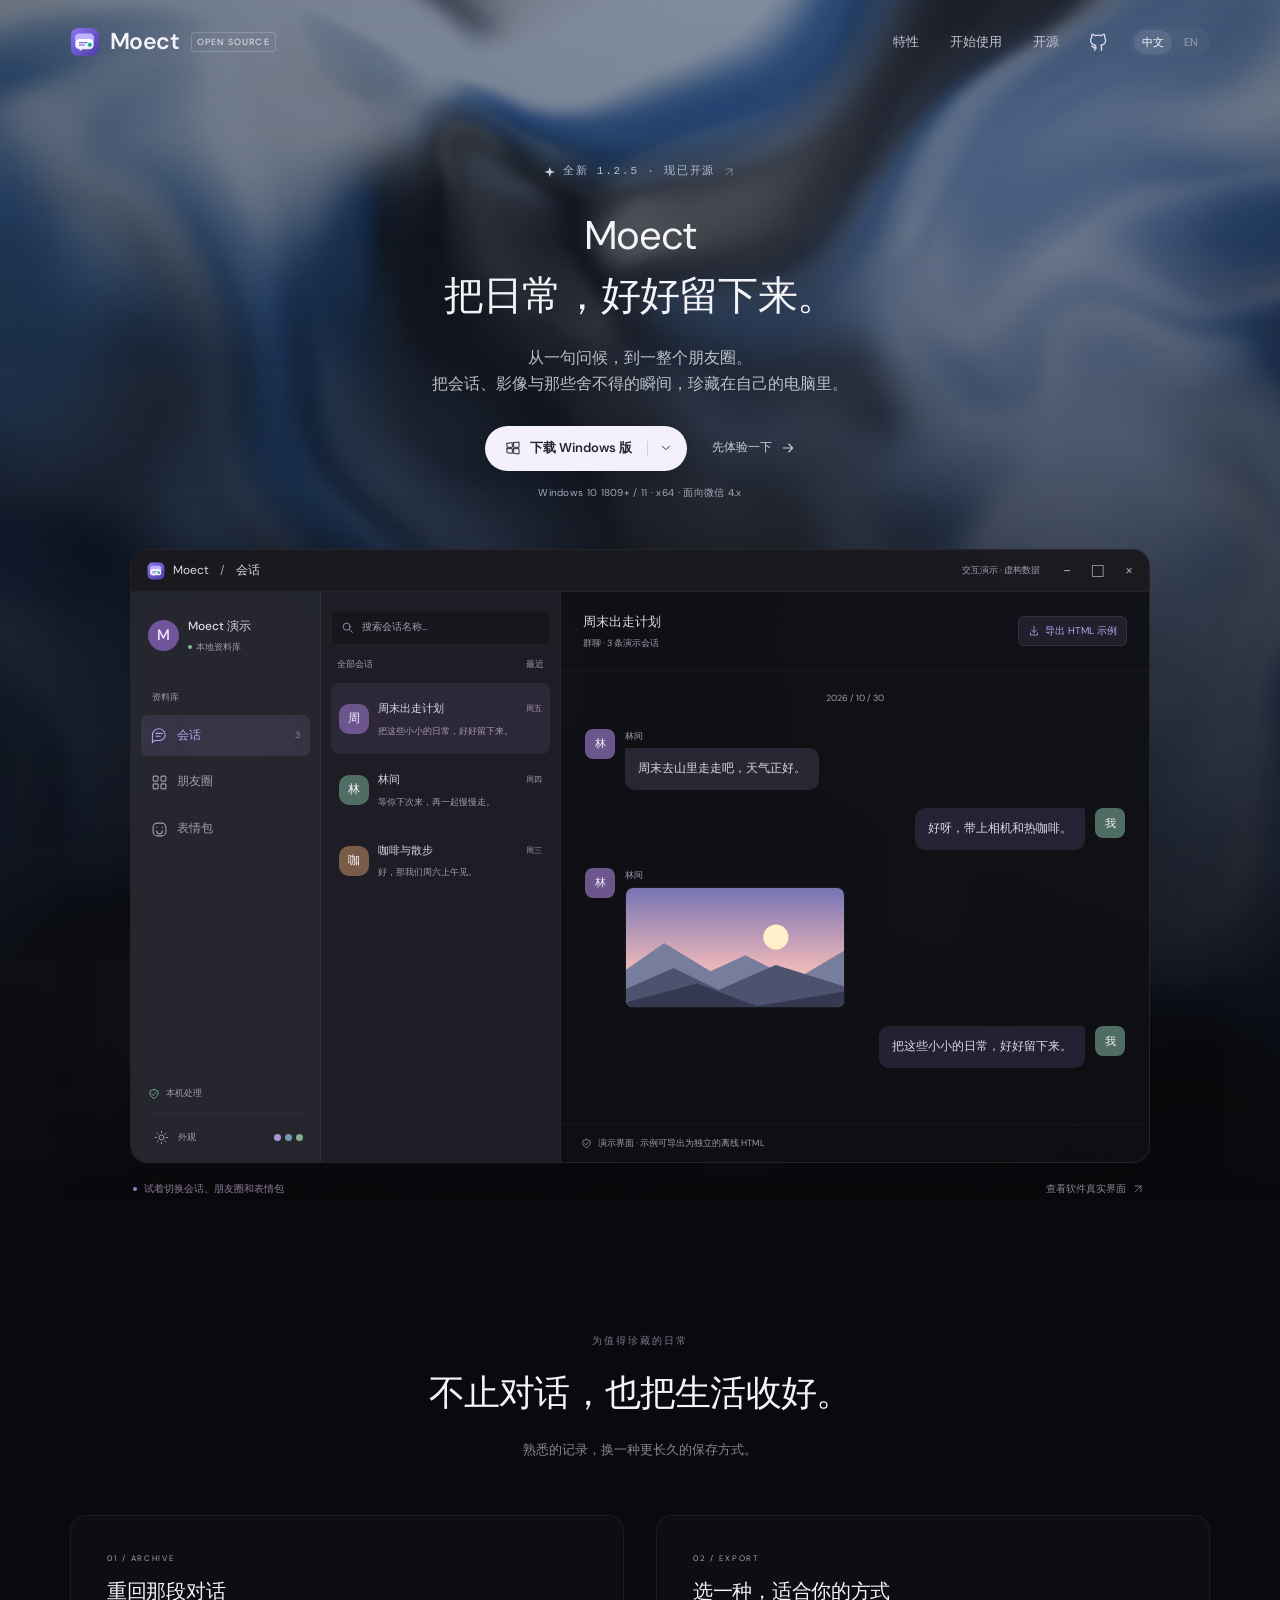
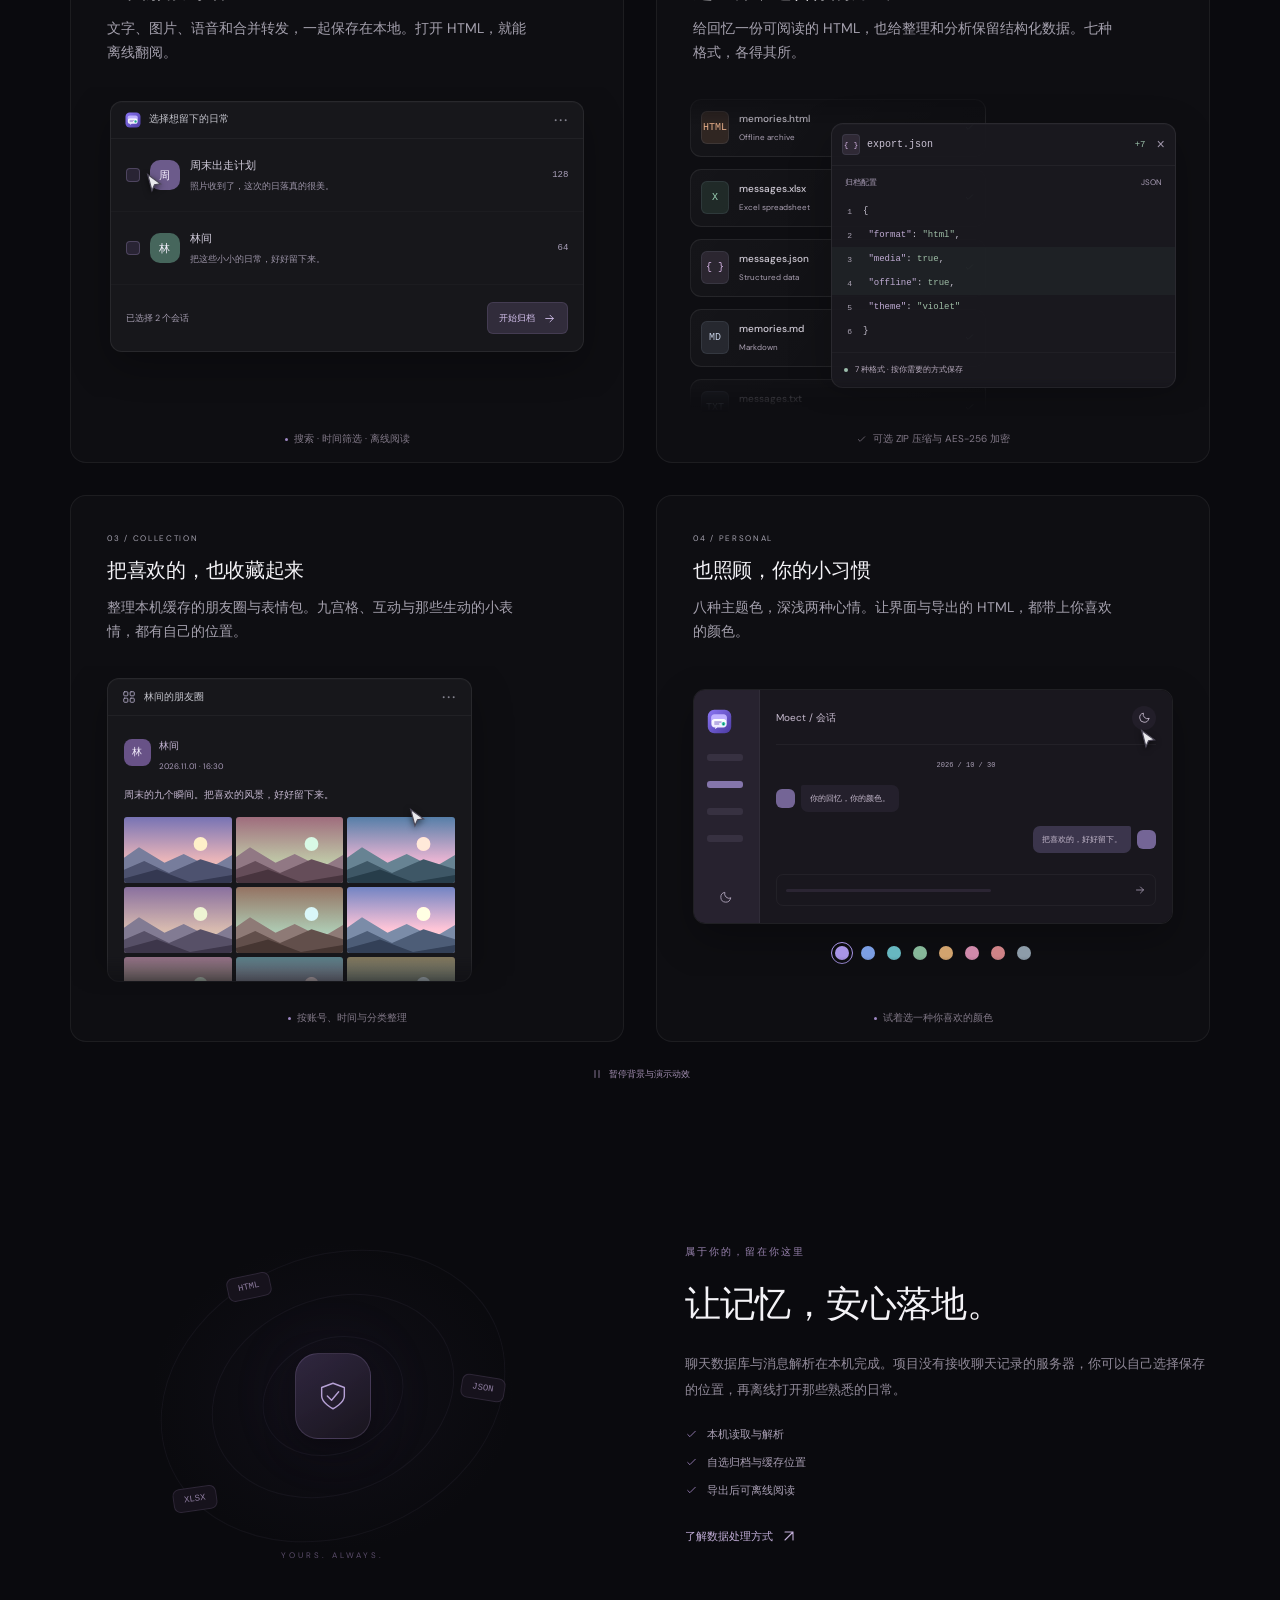
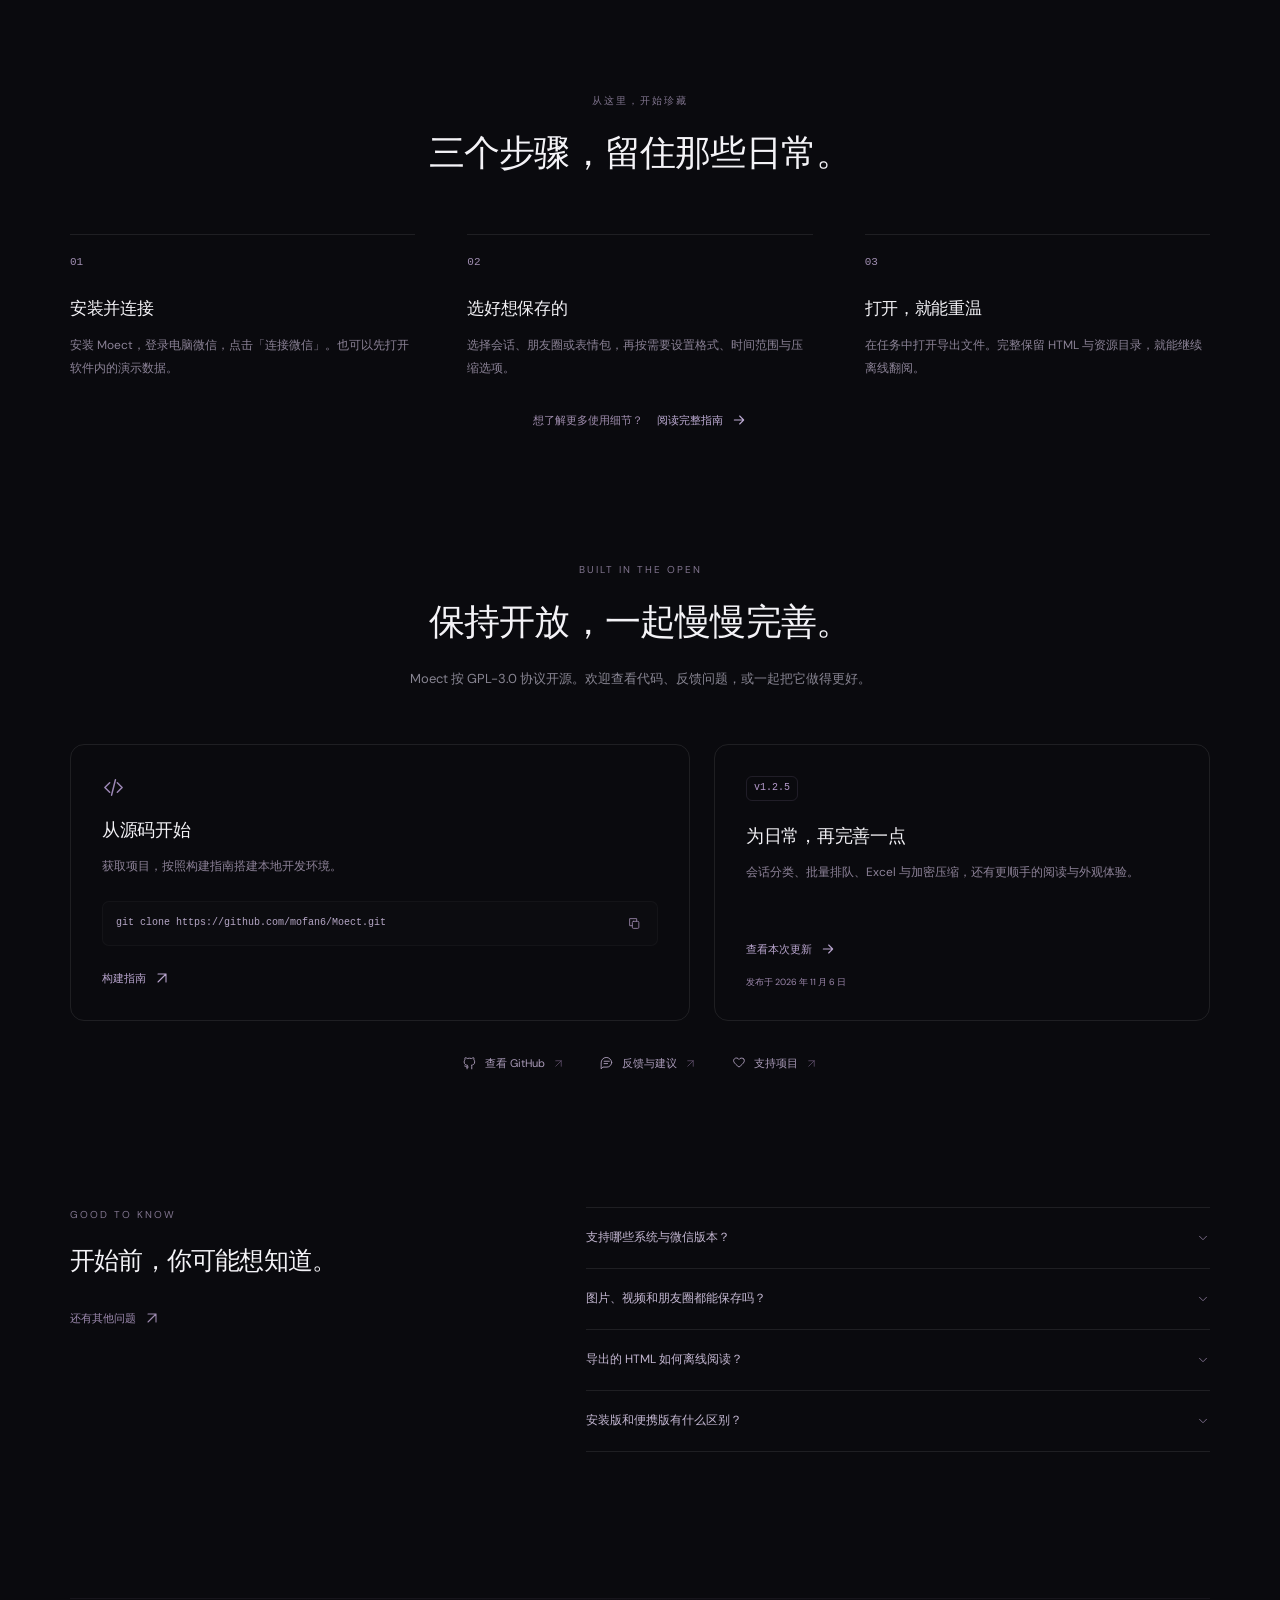
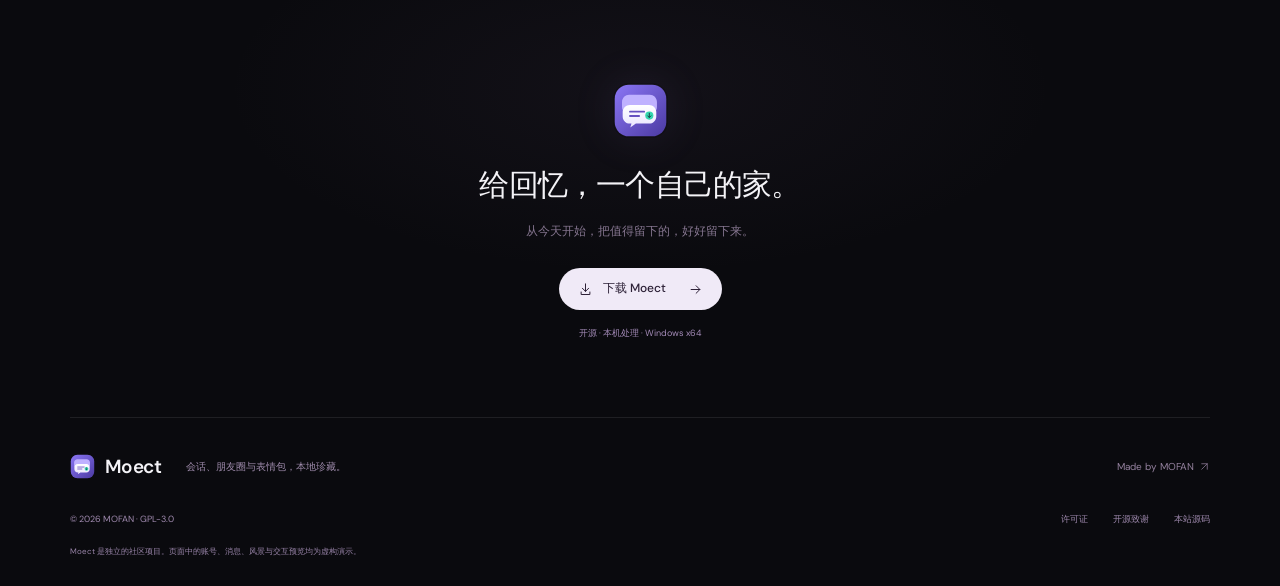
==== commit 1f947dd4: "Recreate fluid backdrop and staged product demonstrations" ====
--- a/index.html
+++ b/index.html
@@ -23,8 +23,16 @@
     <meta name="twitter:card" content="summary_large_image" />
     <link rel="canonical" href="https://mofan6.github.io/" />
     <link rel="icon" href="assets/icon.svg" type="image/svg+xml" />
-    <link rel="stylesheet" href="styles.css" />
-    <script src="app.js" defer></script>
+    <link
+      rel="preload"
+      href="assets/dm-sans-latin.woff2"
+      as="font"
+      type="font/woff2"
+      crossorigin
+    />
+    <link rel="stylesheet" href="styles.css?v=20261107-2" />
+    <script src="app.js?v=20261107-2" defer></script>
+    <script src="visuals.js?v=20261107-2" defer></script>
   </head>
   <body>
     <a class="skip-link" href="#main" data-i18n="skip">跳至主要内容</a>
@@ -167,10 +175,7 @@
     <main id="main">
       <section class="hero" aria-labelledby="hero-title">
         <div class="hero-atmosphere" aria-hidden="true">
-          <div class="aurora aurora-one"></div>
-          <div class="aurora aurora-two"></div>
-          <div class="aurora aurora-three"></div>
-          <div class="atmosphere-grain"></div>
+          <canvas id="fluid-field"></canvas>
         </div>
         <div class="hero-copy container">
           <a
@@ -395,38 +400,118 @@
               </p>
             </div>
             <div class="feature-art archive-art" aria-hidden="true">
-              <div class="mini-archive">
-                <div class="mini-window-top">
-                  <i></i><i></i><i></i><span>weekend.html</span
-                  ><svg class="icon"><use href="#i-shield" /></svg>
+              <div class="archive-story">
+                <div class="story-scene archive-selection">
+                  <div class="story-chrome">
+                    <img
+                      src="assets/icon.svg"
+                      width="16"
+                      height="16"
+                      alt=""
+                    /><span data-i18n="storyChoose">选择想留下的日常</span
+                    ><span class="chrome-dots">···</span>
+                  </div>
+                  <div class="selection-row">
+                    <span class="story-checkbox"
+                      ><svg class="icon"><use href="#i-check" /></svg></span
+                    ><span class="avatar">周</span>
+                    <div>
+                      <strong data-i18n="storyWeekend">周末出走计划</strong
+                      ><small data-i18n="storyMessage1"
+                        >照片收到了，这次的日落真的很美。</small
+                      >
+                    </div>
+                    <span class="selection-count">128</span>
+                  </div>
+                  <div class="selection-row">
+                    <span class="story-checkbox"
+                      ><svg class="icon"><use href="#i-check" /></svg></span
+                    ><span class="avatar">林</span>
+                    <div>
+                      <strong data-i18n="storyLin">林间</strong
+                      ><small data-i18n="storyMessage2"
+                        >把这些小小的日常，好好留下来。</small
+                      >
+                    </div>
+                    <span class="selection-count">64</span>
+                  </div>
+                  <div class="selection-bottom">
+                    <span data-i18n="storySelected">已选择 2 个会话</span
+                    ><span class="story-action"
+                      ><span data-i18n="storyArchive">开始归档</span
+                      ><svg class="icon"><use href="#i-arrow" /></svg
+                    ></span>
+                  </div>
+                  <span class="demo-cursor selection-cursor"
+                    ><svg viewBox="0 0 20 24">
+                      <path d="M2 2 17 13l-7 1-3 7Z" /></svg
+                    ><i></i
+                  ></span>
                 </div>
-                <div class="archive-date">2026 / 10 / 30</div>
-                <div class="mini-message">
-                  <span class="avatar">林</span>
-                  <div>
-                    <small>林间</small
+                <div class="story-scene archive-processing">
+                  <div class="story-chrome">
+                    <svg class="icon"><use href="#i-download" /></svg
+                    ><span data-i18n="storyProcessing">正在整理你的回忆</span
+                    ><span class="chrome-dots">···</span>
+                  </div>
+                  <div class="process-heading">
+                    <span class="process-orbit"></span>
+                    <div>
+                      <strong>memories.html</strong
+                      ><small data-i18n="storyLocal"
+                        >在本机处理 · HTML 归档</small
+                      >
+                    </div>
+                  </div>
+                  <div class="process-row process-row-one">
+                    <svg class="icon"><use href="#i-check" /></svg
+                    ><span data-i18n="storyRead">读取会话记录</span
+                    ><code>192 / 192</code>
+                  </div>
+                  <div class="process-row process-row-two">
+                    <svg class="icon"><use href="#i-check" /></svg
+                    ><span data-i18n="storyMedia">整理图片与语音</span
+                    ><code>24 / 24</code>
+                  </div>
+                  <div class="process-row process-row-three">
+                    <svg class="icon"><use href="#i-check" /></svg
+                    ><span data-i18n="storyBuild">生成离线归档</span
+                    ><code>HTML</code>
+                  </div>
+                  <div class="story-progress"><span></span></div>
+                </div>
+                <div class="story-scene archive-result">
+                  <div class="story-chrome">
+                    <span class="browser-lights"><i></i><i></i><i></i></span
+                    ><span class="story-address"
+                      ><svg class="icon"><use href="#i-shield" /></svg
+                      >memories.html</span
+                    ><svg class="icon"><use href="#i-search" /></svg>
+                  </div>
+                  <div class="result-date">2026 / 10 / 30</div>
+                  <div class="result-message">
+                    <span class="avatar">林</span
                     ><span data-i18n="chat1">周末去山里走走吧，天气正好。</span>
                   </div>
-                </div>
-                <div class="mini-message outgoing">
-                  <div>
+                  <div class="result-message is-me">
                     <span data-i18n="chat2">好呀，带上相机和热咖啡。</span>
                   </div>
-                </div>
-                <div class="mini-message photo-message">
-                  <span class="avatar">林</span
-                  ><img
-                    src="assets/weekend.svg"
-                    width="230"
-                    height="130"
-                    alt=""
-                    loading="lazy"
-                  />
-                </div>
-                <div class="archive-search">
-                  <svg class="icon"><use href="#i-search" /></svg
-                  ><span data-i18n="searchMemory">找回某个瞬间</span
-                  ><kbd>⌘ K</kbd>
+                  <div class="result-message result-photo">
+                    <span class="avatar">林</span
+                    ><img
+                      src="assets/weekend.svg"
+                      width="186"
+                      height="103"
+                      alt=""
+                      loading="lazy"
+                    />
+                  </div>
+                  <div class="result-success">
+                    <svg class="icon"><use href="#i-check" /></svg
+                    ><span data-i18n="storyReady"
+                      >回忆已存好，随时再打开。</span
+                    >
+                  </div>
                 </div>
               </div>
             </div>
@@ -447,31 +532,121 @@
               </p>
             </div>
             <div class="feature-art formats-art" aria-hidden="true">
-              <div class="format-orbit">
-                <div class="floating-file file-json">
-                  <div class="file-type json-type">{ }</div>
-                  <span>messages.json</span><small>Structured data</small>
-                  <div class="code-line"></div>
-                  <div class="code-line short"></div>
-                  <div class="code-line"></div>
+              <div class="deliverables-preview">
+                <div class="file-stream">
+                  <div class="file-stream-track">
+                    <div class="stream-file">
+                      <span class="stream-icon type-html">HTML</span
+                      ><span
+                        ><strong>memories.html</strong
+                        ><small>Offline archive</small></span
+                      ><svg class="icon"><use href="#i-check" /></svg>
+                    </div>
+                    <div class="stream-file">
+                      <span class="stream-icon type-excel">X</span
+                      ><span
+                        ><strong>messages.xlsx</strong
+                        ><small>Excel spreadsheet</small></span
+                      ><svg class="icon"><use href="#i-check" /></svg>
+                    </div>
+                    <div class="stream-file">
+                      <span class="stream-icon type-json">{ }</span
+                      ><span
+                        ><strong>messages.json</strong
+                        ><small>Structured data</small></span
+                      ><svg class="icon"><use href="#i-check" /></svg>
+                    </div>
+                    <div class="stream-file">
+                      <span class="stream-icon type-markdown">MD</span
+                      ><span
+                        ><strong>memories.md</strong
+                        ><small>Markdown</small></span
+                      ><svg class="icon"><use href="#i-check" /></svg>
+                    </div>
+                    <div class="stream-file">
+                      <span class="stream-icon type-text">TXT</span
+                      ><span
+                        ><strong>messages.txt</strong
+                        ><small>Plain text</small></span
+                      ><svg class="icon"><use href="#i-check" /></svg>
+                    </div>
+                    <div class="stream-file">
+                      <span class="stream-icon type-csv">CSV</span
+                      ><span
+                        ><strong>messages.csv</strong
+                        ><small>Spreadsheet data</small></span
+                      ><svg class="icon"><use href="#i-check" /></svg>
+                    </div>
+                    <div class="stream-file">
+                      <span class="stream-icon type-json">{ }</span
+                      ><span
+                        ><strong>messages.jsonl</strong
+                        ><small>JSON Lines</small></span
+                      ><svg class="icon"><use href="#i-check" /></svg>
+                    </div>
+                    <div class="stream-file">
+                      <span class="stream-icon type-html">HTML</span
+                      ><span
+                        ><strong>memories.html</strong
+                        ><small>Offline archive</small></span
+                      ><svg class="icon"><use href="#i-check" /></svg>
+                    </div>
+                    <div class="stream-file">
+                      <span class="stream-icon type-excel">X</span
+                      ><span
+                        ><strong>messages.xlsx</strong
+                        ><small>Excel spreadsheet</small></span
+                      ><svg class="icon"><use href="#i-check" /></svg>
+                    </div>
+                    <div class="stream-file">
+                      <span class="stream-icon type-json">{ }</span
+                      ><span
+                        ><strong>messages.json</strong
+                        ><small>Structured data</small></span
+                      ><svg class="icon"><use href="#i-check" /></svg>
+                    </div>
+                    <div class="stream-file">
+                      <span class="stream-icon type-markdown">MD</span
+                      ><span
+                        ><strong>memories.md</strong
+                        ><small>Markdown</small></span
+                      ><svg class="icon"><use href="#i-check" /></svg>
+                    </div>
+                  </div>
                 </div>
-                <div class="floating-file file-excel">
-                  <div class="file-type excel-type">X</div>
-                  <span>messages.xlsx</span><small>Spreadsheet</small>
-                  <div class="sheet-grid"></div>
+                <div class="export-inspector">
+                  <div class="inspector-heading">
+                    <span class="stream-icon type-json">{ }</span
+                    ><span>export.json</span><span class="diff-added">+7</span
+                    ><span class="inspector-close">×</span>
+                  </div>
+                  <div class="inspector-meta">
+                    <span data-i18n="storyExportOptions">归档配置</span
+                    ><span>JSON</span>
+                  </div>
+                  <div class="inspector-code">
+                    <div><i>1</i><code>{</code></div>
+                    <div>
+                      <i>2</i><code> <em>"format"</em>: <b>"html"</b>,</code>
+                    </div>
+                    <div class="code-add">
+                      <i>3</i><code> <em>"media"</em>: <b>true</b>,</code>
+                    </div>
+                    <div class="code-add">
+                      <i>4</i><code> <em>"offline"</em>: <b>true</b>,</code>
+                    </div>
+                    <div>
+                      <i>5</i><code> <em>"theme"</em>: <b>"violet"</b></code>
+                    </div>
+                    <div><i>6</i><code>}</code></div>
+                  </div>
+                  <div class="inspector-status">
+                    <span class="status-dot"></span
+                    ><span data-i18n="storyFormats"
+                      >7 种格式 · 按你需要的方式保存</span
+                    >
+                  </div>
                 </div>
-                <div class="floating-file file-html">
-                  <div class="file-type html-type">&lt;/&gt;</div>
-                  <span>memories.html</span><small>Ready to revisit</small>
-                  <div class="html-preview">
-                    <i></i><span></span><i></i><span></span>
-                  </div>
-                </div>
-              </div>
-              <div class="format-pills">
-                <span>HTML</span><span>JSON</span><span>JSONL</span
-                ><span>TXT</span><span>CSV</span><span>MD</span
-                ><span>XLSX</span>
               </div>
             </div>
             <div class="feature-footnote">
@@ -490,40 +665,120 @@
               </p>
             </div>
             <div class="feature-art moments-art" aria-hidden="true">
-              <div class="moment-preview">
-                <div class="moment-author">
-                  <span class="avatar">林</span>
-                  <div><strong>林间</strong><small>2026.11.01</small></div>
-                  <svg class="icon"><use href="#i-grid" /></svg>
+              <div class="moments-story">
+                <div class="collection-browser">
+                  <div class="story-chrome">
+                    <svg class="icon"><use href="#i-grid" /></svg
+                    ><span data-i18n="storyCollection">林间的朋友圈</span
+                    ><span class="chrome-dots">···</span>
+                  </div>
+                  <div class="collection-scroll">
+                    <div class="moment-author">
+                      <span class="avatar">林</span>
+                      <div>
+                        <strong data-i18n="storyLin">林间</strong
+                        ><small>2026.11.01 · 16:30</small>
+                      </div>
+                    </div>
+                    <p data-i18n="momentText">
+                      周末的九个瞬间。把喜欢的风景，好好留下来。
+                    </p>
+                    <div class="landscape-grid">
+                      <img
+                        src="assets/weekend.svg"
+                        width="80"
+                        height="80"
+                        alt=""
+                        loading="lazy"
+                      /><img
+                        src="assets/weekend.svg"
+                        width="80"
+                        height="80"
+                        alt=""
+                        loading="lazy"
+                      /><img
+                        src="assets/weekend.svg"
+                        width="80"
+                        height="80"
+                        alt=""
+                        loading="lazy"
+                      /><img
+                        src="assets/weekend.svg"
+                        width="80"
+                        height="80"
+                        alt=""
+                        loading="lazy"
+                      /><img
+                        src="assets/weekend.svg"
+                        width="80"
+                        height="80"
+                        alt=""
+                        loading="lazy"
+                      /><img
+                        src="assets/weekend.svg"
+                        width="80"
+                        height="80"
+                        alt=""
+                        loading="lazy"
+                      /><img
+                        src="assets/weekend.svg"
+                        width="80"
+                        height="80"
+                        alt=""
+                        loading="lazy"
+                      /><img
+                        src="assets/weekend.svg"
+                        width="80"
+                        height="80"
+                        alt=""
+                        loading="lazy"
+                      /><img
+                        src="assets/weekend.svg"
+                        width="80"
+                        height="80"
+                        alt=""
+                        loading="lazy"
+                      />
+                    </div>
+                    <div class="moment-likes">
+                      <svg class="icon"><use href="#i-heart" /></svg
+                      ><span data-i18n="storyFriends"
+                        >陈一、小满、沈河、阿柚</span
+                      >
+                    </div>
+                  </div>
                 </div>
-                <p data-i18n="momentText">
-                  周末的九个瞬间。把喜欢的风景，好好留下来。
-                </p>
-                <div class="landscape-grid">
-                  <img src="assets/weekend.svg" alt="" loading="lazy" /><img
+                <div class="photo-inspector">
+                  <div class="photo-inspector-top">
+                    <span>IMG_1030</span><span>1 / 9</span>
+                  </div>
+                  <img
                     src="assets/weekend.svg"
+                    width="260"
+                    height="148"
                     alt=""
                     loading="lazy"
-                  /><img src="assets/weekend.svg" alt="" loading="lazy" /><img
-                    src="assets/weekend.svg"
-                    alt=""
-                    loading="lazy"
-                  /><img src="assets/weekend.svg" alt="" loading="lazy" /><img
-                    src="assets/weekend.svg"
-                    alt=""
-                    loading="lazy"
-                  /><img src="assets/weekend.svg" alt="" loading="lazy" /><img
-                    src="assets/weekend.svg"
-                    alt=""
-                    loading="lazy"
-                  /><img src="assets/weekend.svg" alt="" loading="lazy" />
+                  />
+                  <div class="photo-inspector-bottom">
+                    <svg class="icon"><use href="#i-search" /></svg
+                    ><span>100%</span><span class="photo-zoom-value">125%</span
+                    ><svg class="icon"><use href="#i-download" /></svg>
+                  </div>
                 </div>
-                <div class="moment-likes">
-                  <svg class="icon"><use href="#i-heart" /></svg
-                  ><span>陈一、小满、沈河、阿柚</span>
+                <div class="sticker-tray">
+                  <span class="sticker-tray-label" data-i18n="storyFavorites"
+                    >我的收藏</span
+                  ><span class="tray-face">: )</span
+                  ><span class="tray-face">^ · ^</span
+                  ><span class="tray-face">( ˘ ˘ )</span
+                  ><svg class="icon"><use href="#i-smile" /></svg>
                 </div>
+                <span class="demo-cursor photo-cursor"
+                  ><svg viewBox="0 0 20 24">
+                    <path d="M2 2 17 13l-7 1-3 7Z" /></svg
+                  ><i></i
+                ></span>
               </div>
-              <span class="sticker-bubble">: )</span>
             </div>
             <div class="feature-footnote">
               <span class="tiny-dot"></span
@@ -540,26 +795,84 @@
               </p>
             </div>
             <div class="feature-art personal-art">
-              <div class="appearance-preview" id="appearance-preview">
-                <div class="appearance-sidebar">
-                  <img
-                    src="assets/icon.svg"
-                    width="26"
-                    height="26"
-                    alt=""
-                  /><span></span><span class="active"></span><span></span
-                  ><span></span>
+              <div
+                class="appearance-preview"
+                id="appearance-preview"
+                aria-hidden="true"
+              >
+                <div class="appearance-scene scene-dark">
+                  <div class="appearance-sidebar">
+                    <img
+                      src="assets/icon.svg"
+                      width="25"
+                      height="25"
+                      alt=""
+                    /><span></span><span class="active"></span><span></span
+                    ><span></span><svg class="icon"><use href="#i-moon" /></svg>
+                  </div>
+                  <div class="appearance-content">
+                    <div class="appearance-title">
+                      <span>Moect / <span data-i18n="sessions">会话</span></span
+                      ><span class="appearance-theme-icon"
+                        ><svg class="icon"><use href="#i-moon" /></svg
+                      ></span>
+                    </div>
+                    <div class="appearance-date">2026 / 10 / 30</div>
+                    <div class="appearance-chat">
+                      <i></i
+                      ><span data-i18n="yourMemories"
+                        >你的回忆，你的颜色。</span
+                      >
+                    </div>
+                    <div class="appearance-chat outgoing">
+                      <span data-i18n="storyKeep">把喜欢的，好好留下。</span
+                      ><i></i>
+                    </div>
+                    <div class="appearance-input">
+                      <span></span
+                      ><svg class="icon"><use href="#i-arrow" /></svg>
+                    </div>
+                  </div>
                 </div>
-                <div class="appearance-content">
-                  <div class="appearance-title">
-                    <span data-i18n="yourMemories">你的回忆，你的颜色。</span
-                    ><svg class="icon"><use href="#i-sun" /></svg>
-                  </div>
-                  <div class="appearance-bubble first"></div>
-                  <div class="appearance-bubble second"></div>
-                  <div class="appearance-bubble third"></div>
+                <div class="appearance-scene scene-light">
+                  <div class="appearance-sidebar">
+                    <img
+                      src="assets/icon.svg"
+                      width="25"
+                      height="25"
+                      alt=""
+                    /><span></span><span class="active"></span><span></span
+                    ><span></span><svg class="icon"><use href="#i-sun" /></svg>
+                  </div>
+                  <div class="appearance-content">
+                    <div class="appearance-title">
+                      <span>Moect / <span data-i18n="sessions">会话</span></span
+                      ><span class="appearance-theme-icon"
+                        ><svg class="icon"><use href="#i-sun" /></svg
+                      ></span>
+                    </div>
+                    <div class="appearance-date">2026 / 10 / 30</div>
+                    <div class="appearance-chat">
+                      <i></i
+                      ><span data-i18n="yourMemories"
+                        >你的回忆，你的颜色。</span
+                      >
+                    </div>
+                    <div class="appearance-chat outgoing">
+                      <span data-i18n="storyKeep">把喜欢的，好好留下。</span
+                      ><i></i>
+                    </div>
+                    <div class="appearance-input">
+                      <span></span
+                      ><svg class="icon"><use href="#i-arrow" /></svg>
+                    </div>
+                  </div>
                 </div>
-                <span class="theme-sweep" aria-hidden="true"></span>
+                <span class="demo-cursor theme-cursor"
+                  ><svg viewBox="0 0 20 24">
+                    <path d="M2 2 17 13l-7 1-3 7Z" /></svg
+                  ><i></i
+                ></span>
               </div>
               <div class="accent-picker" role="group" aria-label="预览主题色">
                 <button
--- a/styles.css
+++ b/styles.css
@@ -1,4 +1,12 @@
 @charset "UTF-8";
+
+@font-face {
+  font-family: "DM Sans";
+  font-style: normal;
+  font-weight: 100 1000;
+  font-display: swap;
+  src: url("assets/dm-sans-latin.woff2") format("woff2");
+}
 
 :root {
   color-scheme: dark;
@@ -7,7 +15,7 @@
   --muted: #9999a7;
   --accent: #b5a2ef;
   --border: rgba(255, 255, 255, 0.085);
-  --font: "Segoe UI", "PingFang SC", "Microsoft YaHei", system-ui, sans-serif;
+  --font: "DM Sans", "PingFang SC", "Microsoft YaHei", system-ui, sans-serif;
 }
 
 * {
@@ -89,7 +97,7 @@
   display: none !important;
 }
 .container {
-  width: min(1120px, calc(100% - 64px));
+  width: min(1140px, calc(100% - 64px));
   margin-inline: auto;
 }
 .icon {
@@ -235,62 +243,33 @@
 .hero {
   position: relative;
   overflow: clip;
-  padding-top: 157px;
+  padding-top: 160px;
+  isolation: isolate;
 }
 .hero-atmosphere {
   position: absolute;
   z-index: -1;
-  top: 0;
-  left: 0;
-  width: 100%;
-  height: 1130px;
+  inset: 0;
   overflow: hidden;
   background: radial-gradient(
-    ellipse at 50% 8%,
-    #26213c 0,
-    #151523 38%,
-    #0a0a0e 75%
+    ellipse at 89% 35%,
+    #777f89 0%,
+    #204a7e 35%,
+    #07090e 75%
   );
-  mask-image: linear-gradient(#000 0%, #000 65%, transparent);
-}
-.aurora {
-  position: absolute;
-  border-radius: 50%;
-  filter: blur(72px);
-  animation: cloud-drift 27s ease-in-out infinite alternate;
-}
-.aurora-one {
-  width: 1250px;
-  height: 420px;
-  top: -250px;
-  left: calc(50% - 1180px);
-  transform: rotate(-38deg);
-  background: linear-gradient(100deg, #58649355, #bcc6d869 60%, #8d80ae30);
-}
-.aurora-two {
-  width: 1260px;
-  height: 530px;
-  top: -180px;
-  left: calc(50% - 30px);
-  transform: rotate(35deg);
-  background: linear-gradient(70deg, #69648855, #bcb2d058, #6a78a055);
-  animation-delay: -12s;
-}
-.aurora-three {
-  width: 780px;
-  height: 350px;
-  top: 245px;
-  left: calc(50% - 920px);
-  transform: rotate(25deg);
-  background: #484f9770;
-  filter: blur(95px);
-  animation-duration: 32s;
-}
-.atmosphere-grain {
+  mask-image: linear-gradient(#000 0%, #000000eb 9%, transparent 100%);
+}
+#fluid-field {
   position: absolute;
   inset: 0;
-  opacity: 0.035;
-  background-image: url("data:image/svg+xml,%3Csvg xmlns='http://www.w3.org/2000/svg' width='160' height='160'%3E%3Cfilter id='n'%3E%3CfeTurbulence type='fractalNoise' baseFrequency='.85' numOctaves='3' stitchTiles='stitch'/%3E%3C/filter%3E%3Cpath fill='%23fff' filter='url(%23n)' d='M0 0h160v160H0z'/%3E%3C/svg%3E");
+  display: block;
+  width: 100%;
+  height: 100%;
+  opacity: 0;
+  transition: opacity 1.2s ease-out;
+}
+.field-ready #fluid-field {
+  opacity: 1;
 }
 .hero-copy {
   text-align: center;
@@ -327,7 +306,7 @@
 }
 h1 {
   font-weight: 400;
-  font-size: clamp(32px, 3.1vw, 46px);
+  font-size: 40px;
   letter-spacing: -1.4px;
   line-height: 1.4;
   margin: 24px 0 24px;
@@ -336,7 +315,7 @@
   display: block;
 }
 .hero-name {
-  font-size: 49px;
+  font-size: 40px;
   letter-spacing: -2px;
   font-weight: 450;
   line-height: 1.4;
@@ -576,10 +555,10 @@
 }
 .app-layout {
   display: flex;
-  min-height: 504px;
+  min-height: 570px;
 }
 .app-sidebar {
-  width: 170px;
+  width: 190px;
   padding: 25px 10px 12px;
   flex: 0 0 auto;
   background: var(--demo-sidebar);
@@ -735,8 +714,8 @@
 }
 .session-view {
   display: grid;
-  grid-template-columns: 235px minmax(0, 1fr);
-  height: 504px;
+  grid-template-columns: 240px minmax(0, 1fr);
+  height: 570px;
 }
 .session-list {
   padding: 18px 10px;
@@ -989,7 +968,7 @@
 }
 .collection-view {
   padding: 24px 32px;
-  height: 504px;
+  height: 570px;
   overflow-y: auto;
   scrollbar-width: thin;
 }
@@ -1098,8 +1077,8 @@
   margin-bottom: 17px;
 }
 h2 {
-  font-size: 32px;
-  letter-spacing: -0.9px;
+  font-size: 36px;
+  letter-spacing: -0.8px;
   line-height: 1.5;
   font-weight: 400;
 }
@@ -1113,7 +1092,7 @@
 .feature-grid {
   display: grid;
   grid-template-columns: repeat(2, minmax(0, 1fr));
-  gap: 24px;
+  gap: 32px;
 }
 .feature-card {
   min-width: 0;
@@ -1183,460 +1162,6 @@
   height: 3px;
   border-radius: 50%;
   background: #9d87c3;
-}
-.archive-art {
-  padding-top: 32px;
-}
-.mini-archive {
-  border: 1px solid #ffffff0f;
-  background: #18151df0;
-  width: 83%;
-  height: 270px;
-  box-shadow: 0 15px 45px #0004;
-  border-radius: 11px 11px 0 0;
-  position: relative;
-  transform: translateY(6px);
-}
-.mini-window-top {
-  display: flex;
-  align-items: center;
-  gap: 4px;
-  height: 32px;
-  padding: 0 14px;
-  border-bottom: 1px solid #ffffff08;
-}
-.mini-window-top i {
-  width: 4px;
-  height: 4px;
-  border-radius: 50%;
-  background: #6e617c;
-}
-.mini-window-top i:nth-child(2) {
-  background: #8b719a;
-}
-.mini-window-top i:nth-child(3) {
-  background: #5e746c;
-}
-.mini-window-top > span {
-  font-family: ui-monospace, monospace;
-  font-size: 8px;
-  color: #a18eb3;
-  margin-left: 7px;
-}
-.mini-window-top .icon {
-  width: 11px;
-  height: 11px;
-  margin-left: auto;
-  color: #736880;
-}
-.archive-date {
-  text-align: center;
-  margin: 15px 0;
-  font-size: 7px;
-  color: #a18eb3;
-  letter-spacing: 1px;
-}
-.mini-message {
-  display: flex;
-  gap: 7px;
-  margin: 12px 18px;
-  animation: message-breathe 10s ease-in-out infinite;
-}
-.mini-message .avatar {
-  width: 24px;
-  height: 24px;
-  font-size: 10px;
-  border-radius: 7px;
-}
-.mini-message > div > small {
-  display: block;
-  color: #b7a6c6;
-  font-size: 7px;
-  margin-bottom: 4px;
-}
-.mini-message > div > span {
-  display: block;
-  border-radius: 3px 8px 8px;
-  padding: 7px 9px;
-  background: #26212f;
-  color: #c4b7ce;
-  font-size: 8px;
-}
-.mini-message.outgoing {
-  justify-content: flex-end;
-  animation-delay: -4s;
-}
-.mini-message.outgoing > div > span {
-  background: #8070992e;
-  border-radius: 8px 3px 8px 8px;
-}
-.photo-message img {
-  width: 138px;
-  height: 76px;
-  object-fit: cover;
-  border-radius: 6px;
-}
-.archive-search {
-  position: absolute;
-  display: flex;
-  align-items: center;
-  gap: 7px;
-  left: 50%;
-  bottom: 25px;
-  transform: translateX(-50%);
-  padding: 11px 13px;
-  width: 78%;
-  border: 1px solid #bba7d52b;
-  background: #2c2534e8;
-  box-shadow: 0 12px 20px #0005;
-  border-radius: 9px;
-  color: #b4a5c2;
-  font-size: 9px;
-  backdrop-filter: blur(16px);
-  animation: search-float 10s ease-in-out infinite;
-}
-.archive-search .icon {
-  width: 13px;
-  height: 13px;
-}
-.archive-search kbd {
-  font:
-    7px ui-monospace,
-    monospace;
-  color: #b2a0c1;
-  border: 1px solid #ffffff12;
-  border-radius: 4px;
-  padding: 2px 4px;
-  margin-left: auto;
-}
-.formats-art {
-  align-items: center;
-  padding-top: 0;
-  flex-direction: column;
-}
-.format-orbit {
-  position: relative;
-  width: 340px;
-  max-width: 90%;
-  height: 205px;
-  margin-top: 23px;
-}
-.floating-file {
-  position: absolute;
-  top: 17px;
-  left: 50%;
-  width: 147px;
-  height: 173px;
-  padding: 16px;
-  border-radius: 12px;
-  border: 1px solid #ffffff14;
-  background: #202027;
-  box-shadow: 0 15px 35px #0005;
-  animation: file-float 9s ease-in-out infinite;
-}
-.file-json {
-  transform: translateX(-135%) rotate(-14deg);
-  top: 25px;
-  --file-rotation: -14deg;
-  --file-offset: -135%;
-  background: #1a1d22;
-  animation-delay: -3s;
-}
-.file-excel {
-  transform: translateX(32%) rotate(13deg);
-  top: 22px;
-  --file-rotation: 13deg;
-  --file-offset: 32%;
-  background: #16221f;
-  animation-delay: -6s;
-}
-.file-html {
-  transform: translateX(-50%) rotate(-1deg);
-  --file-rotation: -1deg;
-  --file-offset: -50%;
-  background: linear-gradient(150deg, #2a2531, #1e1b24);
-  z-index: 1;
-}
-.file-type {
-  display: flex;
-  align-items: center;
-  justify-content: center;
-  font:
-    13px ui-monospace,
-    monospace;
-  width: 31px;
-  height: 34px;
-  border-radius: 7px;
-  margin-bottom: 11px;
-}
-.html-type {
-  background: #a08abc28;
-  color: #c2a4e2;
-}
-.json-type {
-  background: #6b91b522;
-  color: #8babce;
-}
-.excel-type {
-  background: #61997d22;
-  color: #8ac3a3;
-}
-.floating-file > span {
-  display: block;
-  font-size: 10px;
-  color: #c5bfce;
-  font-weight: 500;
-}
-.floating-file > small {
-  display: block;
-  color: #a697b2;
-  font-size: 7px;
-  margin: 4px 0 14px;
-}
-.code-line {
-  height: 3px;
-  background: #8e9daf33;
-  margin: 7px 0;
-  border-radius: 3px;
-}
-.code-line.short {
-  width: 70%;
-}
-.sheet-grid {
-  height: 40px;
-  background:
-    repeating-linear-gradient(0deg, transparent 0 11px, #88bb9e24 11px 12px),
-    repeating-linear-gradient(90deg, transparent 0 27px, #88bb9e24 27px 28px);
-  border: 1px solid #88bb9e24;
-}
-.html-preview {
-  display: grid;
-  grid-template-columns: 11px 1fr;
-  gap: 7px;
-  align-items: center;
-}
-.html-preview i {
-  width: 11px;
-  height: 11px;
-  border-radius: 4px;
-  background: #a48bbb70;
-}
-.html-preview span {
-  height: 5px;
-  width: 70%;
-  border-radius: 4px;
-  background: #9b87b13b;
-}
-.html-preview span:last-child {
-  width: 90%;
-}
-.format-pills {
-  display: flex;
-  gap: 6px;
-  margin-top: 21px;
-  flex-wrap: wrap;
-  justify-content: center;
-  padding: 0 15px;
-}
-.format-pills span {
-  color: #8c809c;
-  font-family: ui-monospace, monospace;
-  font-size: 7px;
-  border: 1px solid #ffffff0a;
-  border-radius: 5px;
-  padding: 3px 6px;
-}
-.moments-art {
-  align-items: flex-start;
-  padding-top: 25px;
-}
-.moment-preview {
-  width: 248px;
-  border: 1px solid #ffffff10;
-  background: #19171e;
-  border-radius: 10px;
-  padding: 15px;
-  transform: rotate(-3deg);
-  box-shadow: 0 20px 45px #0004;
-}
-.moment-author {
-  display: flex;
-  gap: 8px;
-  align-items: center;
-}
-.moment-author .avatar {
-  width: 25px;
-  height: 25px;
-  font-size: 9px;
-  border-radius: 7px;
-}
-.moment-author strong {
-  font-size: 9px;
-  font-weight: 500;
-  color: #b9abc9;
-}
-.moment-author small {
-  display: block;
-  font-size: 6px;
-  color: #a593b4;
-  margin-top: 2px;
-}
-.moment-author .icon {
-  margin-left: auto;
-  width: 12px;
-  height: 12px;
-  color: #786982;
-}
-.moment-preview > p {
-  font-size: 8px;
-  color: #a599af;
-  line-height: 1.8;
-  margin: 11px 0;
-}
-.landscape-grid {
-  display: grid;
-  grid-template-columns: repeat(3, 1fr);
-  gap: 3px;
-}
-.landscape-grid img {
-  width: 100%;
-  height: 64px;
-  object-fit: cover;
-  border-radius: 2px;
-}
-.landscape-grid img:nth-child(2) {
-  filter: hue-rotate(85deg) saturate(0.65);
-}
-.landscape-grid img:nth-child(3) {
-  filter: hue-rotate(325deg);
-}
-.landscape-grid img:nth-child(4) {
-  filter: hue-rotate(25deg) saturate(0.7);
-}
-.landscape-grid img:nth-child(5) {
-  filter: hue-rotate(130deg) saturate(0.6);
-}
-.landscape-grid img:nth-child(6) {
-  filter: hue-rotate(345deg) brightness(1.1);
-}
-.landscape-grid img:nth-child(7) {
-  filter: hue-rotate(65deg) saturate(0.5);
-}
-.landscape-grid img:nth-child(8) {
-  filter: hue-rotate(300deg) saturate(0.6);
-}
-.landscape-grid img:nth-child(9) {
-  filter: hue-rotate(160deg) saturate(0.5);
-}
-.moment-likes {
-  display: flex;
-  align-items: center;
-  gap: 5px;
-  font-size: 7px;
-  color: #9481a7;
-  margin-top: 10px;
-}
-.moment-likes .icon {
-  width: 9px;
-  height: 9px;
-}
-.sticker-bubble {
-  position: absolute;
-  top: 170px;
-  right: 37px;
-  display: flex;
-  align-items: center;
-  justify-content: center;
-  font:
-    28px ui-monospace,
-    monospace;
-  letter-spacing: -3px;
-  width: 66px;
-  height: 66px;
-  color: #debd96;
-  background: #3b2d2bf5;
-  border: 1px solid #d2a47a29;
-  border-radius: 22px 22px 22px 4px;
-  transform: rotate(12deg);
-  box-shadow: 0 10px 30px #0004;
-  animation: sticker-rock 12s ease-in-out infinite;
-}
-.personal-art {
-  flex-direction: column;
-  align-items: center;
-  justify-content: flex-start;
-  padding-top: 39px;
-}
-.appearance-preview {
-  --preview-accent: var(--accent);
-  width: 80%;
-  height: 177px;
-  display: flex;
-  background: #1a181f;
-  border: 1px solid #ffffff11;
-  border-radius: 11px;
-  overflow: hidden;
-  position: relative;
-  box-shadow: 0 15px 40px #0003;
-}
-.appearance-sidebar {
-  width: 72px;
-  background: #25212e;
-  padding: 16px 13px;
-  border-right: 1px solid #ffffff08;
-}
-.appearance-sidebar > span {
-  display: block;
-  height: 7px;
-  width: 38px;
-  background: #ffffff10;
-  border-radius: 3px;
-  margin-top: 16px;
-}
-.appearance-sidebar > span.active {
-  background: color-mix(in srgb, var(--preview-accent) 60%, transparent);
-}
-.appearance-content {
-  flex: 1;
-  padding: 23px 20px;
-}
-.appearance-title {
-  display: flex;
-  gap: 10px;
-  align-items: center;
-  font-size: 9px;
-  color: #a99cb8;
-  margin-bottom: 24px;
-}
-.appearance-title .icon {
-  width: 12px;
-  height: 12px;
-  margin-left: auto;
-  color: var(--preview-accent);
-}
-.appearance-bubble {
-  height: 16px;
-  width: 65%;
-  background: #4b40572e;
-  border-radius: 3px 7px 7px;
-  margin-bottom: 11px;
-}
-.appearance-bubble.second {
-  margin-left: auto;
-  width: 80%;
-  background: color-mix(in srgb, var(--preview-accent) 30%, transparent);
-  border-radius: 7px 3px 7px 7px;
-}
-.appearance-bubble.third {
-  width: 45%;
-}
-.theme-sweep {
-  position: absolute;
-  inset: 0;
-  background: #e8e0f212;
-  clip-path: circle(0 at 90% 15%);
-  animation: theme-reveal 12s ease-in-out infinite;
-  pointer-events: none;
 }
 .accent-picker {
   display: flex;
@@ -2253,12 +1778,6 @@
   animation-play-state: paused !important;
 }
 
-@keyframes cloud-drift {
-  to {
-    translate: 55px 35px;
-    scale: 1.06;
-  }
-}
 @keyframes header-in {
   from {
     transform: translateY(-100%);
@@ -2277,57 +1796,7 @@
     margin-top: 0;
   }
 }
-@keyframes message-breathe {
-  0%,
-  16%,
-  100% {
-    opacity: 0.9;
-  }
-  30%,
-  85% {
-    opacity: 1;
-  }
-}
-@keyframes search-float {
-  0%,
-  100% {
-    bottom: 25px;
-  }
-  50% {
-    bottom: 34px;
-  }
-}
-@keyframes file-float {
-  0%,
-  100% {
-    transform: translateX(var(--file-offset)) translateY(0)
-      rotate(var(--file-rotation));
-  }
-  50% {
-    transform: translateX(var(--file-offset)) translateY(-8px)
-      rotate(var(--file-rotation));
-  }
-}
-@keyframes sticker-rock {
-  0%,
-  100% {
-    transform: rotate(12deg) translateY(0);
-  }
-  50% {
-    transform: rotate(5deg) translateY(-7px);
-  }
-}
-@keyframes theme-reveal {
-  0%,
-  15%,
-  100% {
-    clip-path: circle(0 at 90% 15%);
-  }
-  45%,
-  70% {
-    clip-path: circle(130% at 90% 15%);
-  }
-}
+
 @keyframes orbit-file-float {
   50% {
     translate: 0 -7px;
@@ -2467,23 +1936,6 @@
   .hero-atmosphere {
     height: 940px;
   }
-  .aurora-one {
-    left: -500px;
-    width: 800px;
-    top: -160px;
-    height: 370px;
-  }
-  .aurora-two {
-    left: 60%;
-    width: 800px;
-    height: 430px;
-  }
-  .aurora-three {
-    width: 400px;
-    height: 250px;
-    left: -190px;
-    top: 250px;
-  }
   .release-badge {
     font-size: 9px;
     padding: 4px 9px;
@@ -2712,12 +2164,6 @@
     height: 42px;
     font-size: 9px;
   }
-  .mini-archive {
-    width: 86%;
-  }
-  .sticker-bubble {
-    right: 25px;
-  }
   .accent-picker {
     gap: 13px;
   }
@@ -2941,3 +2387,1688 @@
     transform: none;
   }
 }
+
+/* Measured proportions and staggered entrances follow the design reference. */
+.release-badge {
+  border: 0;
+  background: none;
+  padding: 0;
+  font:
+    11px/1.6 ui-monospace,
+    monospace;
+  letter-spacing: 1.8px;
+  color: #b5becb;
+}
+.release-badge:hover {
+  background: none;
+  color: #e2e6ee;
+}
+.release-badge .status-dot {
+  width: 10px;
+  height: 10px;
+  border-radius: 0;
+  clip-path: polygon(
+    50% 0,
+    62% 36%,
+    100% 50%,
+    62% 62%,
+    50% 100%,
+    38% 62%,
+    0 50%,
+    38% 36%
+  );
+  background: #c3cee2;
+}
+h1 {
+  line-height: 1.5;
+  margin: 20px 0;
+  font-weight: 400;
+  letter-spacing: -0.8px;
+}
+.hero-name {
+  line-height: 1.5;
+  margin-bottom: 0;
+  font-weight: 400;
+  letter-spacing: -1.2px;
+}
+.hero-description {
+  font-size: 16px;
+  line-height: 1.65;
+  color: #bbc1ca;
+}
+.hero-actions {
+  margin-top: 28px;
+}
+.system-note {
+  margin-top: 14px;
+  font-size: 10px;
+  color: #a2aaba;
+}
+.demo-wrap {
+  margin-top: 48px;
+}
+.app-window {
+  view-transition-name: moect-app;
+  background: #101014ed;
+  border-color: #ffffff17;
+  border-radius: 17px;
+  box-shadow: 0 24px 80px #0003;
+  backdrop-filter: blur(35px);
+}
+.app-sidebar {
+  background: #b0b8d024;
+  backdrop-filter: blur(32px);
+}
+.app-window[data-demo-theme="light"] .app-sidebar {
+  background: #eeeaf5ed;
+}
+.app-titlebar {
+  background: #1c1c22c9;
+}
+.app-window[data-demo-theme="light"] .app-titlebar {
+  background: #f8f6fccc;
+}
+.demo-profile strong {
+  font-size: 12px;
+}
+.demo-profile small {
+  font-size: 9px;
+}
+.app-tabs button {
+  font-size: 12px;
+  padding-block: 11px;
+}
+.session-item {
+  padding-block: 16px;
+}
+.session-name {
+  font-size: 11px;
+}
+.session-last {
+  font-size: 9px;
+  margin-top: 6px;
+}
+.session-search input {
+  font-size: 10px;
+}
+.conversation-head {
+  padding: 19px 22px;
+}
+.conversation-head strong {
+  font-size: 13px;
+}
+.conversation-head small {
+  font-size: 9px;
+}
+.chat-date {
+  margin-bottom: 23px;
+  font-size: 9px;
+}
+.chat-row {
+  margin-bottom: 18px;
+  gap: 10px;
+}
+.chat-row .avatar {
+  width: 30px;
+  height: 30px;
+  font-size: 11px;
+}
+.chat-content small {
+  font-size: 9px;
+}
+.chat-bubble {
+  font-size: 12px;
+  padding: 10px 13px;
+  line-height: 1.8;
+}
+.chat-photo {
+  width: 220px;
+  height: 121px;
+}
+.messages {
+  padding: 20px 24px;
+}
+.conversation-footer {
+  font-size: 9px;
+}
+.demo-export {
+  font-size: 10px;
+}
+.feature-card {
+  border-color: #ffffff0f;
+  border-radius: 16px;
+  background: #ffffff05;
+}
+.feature-card:hover {
+  background-color: #ffffff07;
+  border-color: #ffffff19;
+}
+.feature-copy {
+  padding: 36px 36px 22px;
+}
+.feature-index {
+  font-size: 8px;
+  margin-bottom: 10px;
+  color: #a4a1ae;
+}
+.feature-copy h3 {
+  font-size: 20px;
+}
+.feature-copy p {
+  font-size: 14px;
+  line-height: 1.75;
+  margin-top: 10px;
+  color: #a5a1ae;
+}
+.feature-footnote {
+  font-size: 10px;
+  min-height: 45px;
+  height: auto;
+  padding: 12px 18px;
+  text-align: center;
+}
+.release-badge,
+.hero-copy h1 {
+  animation: hero-resolve 0.9s ease-out backwards;
+}
+.hero-description {
+  animation: hero-resolve 0.8s 0.15s ease-out backwards;
+}
+.hero-actions,
+.system-note {
+  animation: hero-resolve 0.7s 0.3s ease-out backwards;
+}
+.demo-wrap {
+  animation: preview-resolve 0.8s 0.4s ease-out backwards;
+}
+.js-motion .reveal {
+  transform: translateY(30px);
+  transition-duration: 0.8s;
+  transition-timing-function: cubic-bezier(0.21, 0.6, 0.35, 1);
+}
+.js-motion .reveal.is-visible {
+  transform: none;
+}
+.feature-card:nth-child(2n) {
+  transition-delay: 0.1s;
+}
+.download-menu {
+  transform-origin: top center;
+  animation: download-resolve 0.18s cubic-bezier(0.2, 0.65, 0.35, 1);
+}
+::view-transition-group(moect-app),
+::view-transition-old(moect-app),
+::view-transition-new(moect-app),
+::view-transition-old(root),
+::view-transition-new(root) {
+  animation: none;
+}
+::view-transition-new(moect-app) {
+  mix-blend-mode: normal;
+}
+.theme-revealing,
+.theme-revealing * {
+  transition: none !important;
+}
+@keyframes hero-resolve {
+  from {
+    opacity: 0;
+    transform: translateY(22px);
+    filter: blur(9px);
+  }
+  to {
+    opacity: 1;
+    transform: none;
+    filter: blur(0);
+  }
+}
+@keyframes preview-resolve {
+  from {
+    opacity: 0;
+    transform: translateY(20px);
+  }
+  to {
+    opacity: 1;
+    transform: none;
+  }
+}
+@keyframes download-resolve {
+  from {
+    opacity: 0;
+    translate: 0 -5px;
+    scale: 0.97;
+    filter: blur(2px);
+  }
+  to {
+    opacity: 1;
+    translate: 0 0;
+    scale: 1;
+    filter: blur(0);
+  }
+}
+@media (max-width: 760px) {
+  .hero-description {
+    font-size: 13px;
+    line-height: 1.85;
+  }
+  .hero-name {
+    font-size: 40px;
+  }
+  h1 {
+    font-size: clamp(27px, 5.6vw, 36px);
+  }
+  .hero-actions {
+    gap: 20px;
+  }
+  .system-note {
+    font-size: 8px;
+  }
+  .app-window {
+    border-radius: 13px;
+  }
+  .app-sidebar {
+    background: var(--demo-sidebar);
+  }
+  .app-layout {
+    min-height: 458px;
+  }
+  .session-view {
+    height: 458px;
+  }
+  .collection-view {
+    height: 458px;
+  }
+  .app-tabs button {
+    font-size: 10px;
+    padding: 9px 5px;
+  }
+  .conversation-head {
+    padding: 14px 16px;
+  }
+  .conversation-head strong {
+    font-size: 11px;
+  }
+  .conversation-head small {
+    font-size: 8px;
+  }
+  .demo-export {
+    font-size: 8px;
+  }
+  .chat-bubble {
+    font-size: 10px;
+  }
+  .chat-photo {
+    width: 180px;
+    height: 99px;
+  }
+  .messages {
+    padding: 17px 18px;
+  }
+  .chat-row {
+    margin-bottom: 16px;
+    gap: 8px;
+  }
+  .chat-row .avatar {
+    width: 26px;
+    height: 26px;
+    font-size: 10px;
+  }
+  .conversation-footer {
+    font-size: 7px;
+  }
+  .feature-grid {
+    gap: 20px;
+  }
+}
+
+.archive-art,
+.formats-art,
+.moments-art,
+.personal-art {
+  height: 330px;
+  padding: 0;
+  mask-image: linear-gradient(#000 0%, #000 88%, transparent 100%);
+}
+.story-scene,
+.collection-browser,
+.photo-inspector,
+.export-inspector {
+  border: 1px solid #ffffff13;
+  border-radius: 12px;
+  background: #19191de8;
+  box-shadow:
+    0 14px 40px #0004,
+    inset 0 1px #ffffff04;
+  backdrop-filter: blur(24px);
+}
+.archive-story {
+  position: relative;
+  width: 86%;
+  height: 100%;
+}
+.story-scene {
+  position: absolute;
+  inset: 14px 0 auto;
+  overflow: hidden;
+}
+.story-chrome {
+  display: flex;
+  align-items: center;
+  gap: 8px;
+  height: 37px;
+  padding: 0 14px;
+  border-bottom: 1px solid #ffffff0b;
+  color: #c6c6ce;
+  font-size: 10px;
+}
+.story-chrome > .icon {
+  width: 14px;
+  height: 14px;
+  color: #a9a2bc;
+}
+.story-chrome img {
+  border-radius: 4px;
+}
+.chrome-dots {
+  margin-left: auto;
+  color: #85848f;
+  font-size: 17px;
+  letter-spacing: 2px;
+}
+.selection-row {
+  display: flex;
+  align-items: center;
+  gap: 10px;
+  padding: 17px 15px;
+  border-bottom: 1px solid #ffffff06;
+}
+.story-checkbox {
+  width: 14px;
+  height: 14px;
+  border: 1px solid #83759e6b;
+  border-radius: 4px;
+  color: #eee8fa;
+  background: #7862a42e;
+}
+.story-checkbox .icon {
+  width: 12px;
+  height: 12px;
+  opacity: 0;
+  animation: choice-tick 22s linear infinite;
+}
+.selection-row:nth-child(3) .story-checkbox .icon {
+  animation-delay: 0.8s;
+}
+.selection-row .avatar {
+  width: 30px;
+  height: 30px;
+  font-size: 11px;
+  background: #6c5b8b;
+}
+.selection-row:nth-child(3) .avatar {
+  background: #46665c;
+}
+.selection-row > div {
+  min-width: 0;
+}
+.selection-row strong {
+  display: block;
+  color: #d3cedd;
+  font-size: 11px;
+  font-weight: 500;
+}
+.selection-row small {
+  display: block;
+  color: #9c94a7;
+  font-size: 9px;
+  white-space: nowrap;
+  overflow: hidden;
+  text-overflow: ellipsis;
+  max-width: 245px;
+  margin-top: 5px;
+}
+.selection-count {
+  margin-left: auto;
+  color: #aaa0ba;
+  font:
+    9px ui-monospace,
+    monospace;
+}
+.selection-bottom {
+  padding: 17px 15px;
+  display: flex;
+  align-items: center;
+  gap: 12px;
+  justify-content: space-between;
+  color: #a49caf;
+  font-size: 9px;
+}
+.story-action {
+  display: inline-flex;
+  align-items: center;
+  gap: 8px;
+  padding: 8px 11px;
+  background: #a48cc430;
+  color: #d5c2ee;
+  border: 1px solid #a48cc42b;
+  border-radius: 6px;
+}
+.story-action .icon {
+  width: 13px;
+  height: 13px;
+}
+.demo-cursor {
+  position: absolute;
+  z-index: 5;
+  width: 17px;
+  height: 22px;
+  filter: drop-shadow(0 2px 3px #0009);
+  pointer-events: none;
+}
+.demo-cursor > svg {
+  width: 17px;
+  height: 22px;
+  fill: #e9e9ed;
+  stroke: #4b4757;
+  stroke-width: 1.4;
+}
+.demo-cursor > i {
+  position: absolute;
+  left: -7px;
+  top: -7px;
+  width: 22px;
+  height: 22px;
+  border: 2px solid #d8c5f1a8;
+  border-radius: 50%;
+  opacity: 0;
+  animation: cursor-click 22s linear infinite;
+}
+.selection-cursor {
+  left: 35px;
+  top: 68px;
+  animation: selection-pointer 22s ease-in-out infinite;
+}
+.archive-selection {
+  animation: story-selection 22s linear infinite;
+}
+.archive-processing {
+  opacity: 0;
+  animation: story-processing 22s linear infinite;
+}
+.archive-result {
+  opacity: 0;
+  animation: story-result 22s linear infinite;
+}
+.process-heading {
+  display: flex;
+  align-items: center;
+  gap: 12px;
+  padding: 22px 20px 15px;
+}
+.process-heading strong {
+  color: #d1c9dd;
+  font:
+    12px ui-monospace,
+    monospace;
+}
+.process-heading small {
+  display: block;
+  color: #a79db2;
+  font-size: 9px;
+  margin-top: 7px;
+}
+.process-orbit {
+  width: 28px;
+  height: 28px;
+  border: 1px solid #b49bc52b;
+  border-top-color: #c4acd8;
+  border-radius: 50%;
+  animation: process-spin 2s linear infinite;
+  box-shadow: 0 0 18px #a37cb112;
+}
+.process-row {
+  display: flex;
+  align-items: center;
+  gap: 9px;
+  padding: 9px 20px;
+  color: #b5aabc;
+  font-size: 10px;
+}
+.process-row .icon {
+  width: 12px;
+  height: 12px;
+  color: #8fbcaa;
+  animation: process-complete 22s linear infinite;
+}
+.process-row-two .icon {
+  animation-delay: 1.7s;
+}
+.process-row-three .icon {
+  animation-delay: 3.4s;
+}
+.process-row code {
+  margin-left: auto;
+  color: #9d92a9;
+  font:
+    9px ui-monospace,
+    monospace;
+}
+.story-progress {
+  height: 2px;
+  background: #ffffff08;
+  margin: 16px 20px 20px;
+  overflow: hidden;
+  border-radius: 3px;
+}
+.story-progress > span {
+  display: block;
+  height: 100%;
+  background: linear-gradient(90deg, #687da5, #b8a0d5);
+  transform-origin: left;
+  animation: archive-progress 22s ease-in-out infinite;
+}
+.browser-lights {
+  display: flex;
+  gap: 5px;
+}
+.browser-lights i {
+  width: 5px;
+  height: 5px;
+  border-radius: 50%;
+  background: #8d7a95;
+}
+.browser-lights i:nth-child(2) {
+  background: #a58f6d;
+}
+.browser-lights i:nth-child(3) {
+  background: #6f9e8a;
+}
+.story-address {
+  display: flex;
+  gap: 6px;
+  align-items: center;
+  margin-inline: auto;
+  font:
+    9px ui-monospace,
+    monospace;
+  color: #aaa1b5;
+}
+.story-address .icon {
+  width: 10px;
+  height: 10px;
+}
+.result-date {
+  text-align: center;
+  color: #a69bad;
+  font:
+    8px ui-monospace,
+    monospace;
+  margin: 16px 0;
+}
+.result-message {
+  display: flex;
+  align-items: flex-start;
+  gap: 8px;
+  margin: 13px 18px;
+}
+.result-message .avatar {
+  width: 25px;
+  height: 25px;
+  border-radius: 7px;
+  font-size: 10px;
+}
+.result-message > span:not(.avatar) {
+  padding: 7px 10px;
+  border-radius: 3px 8px 8px;
+  background: #28232f;
+  color: #d2c6de;
+  font-size: 10px;
+}
+.result-message.is-me {
+  justify-content: flex-end;
+}
+.result-message.is-me > span {
+  background: #8d73b129;
+  border-radius: 8px 3px 8px 8px;
+}
+.result-photo img {
+  width: 155px;
+  height: 85px;
+  object-fit: cover;
+  border-radius: 7px;
+}
+.result-success {
+  position: absolute;
+  bottom: 14px;
+  left: 50%;
+  transform: translateX(-50%);
+  padding: 8px 12px;
+  display: flex;
+  align-items: center;
+  gap: 7px;
+  border: 1px solid #c4a7dc27;
+  background: #302637ed;
+  border-radius: 8px;
+  color: #cebbdd;
+  font-size: 9px;
+  white-space: nowrap;
+  backdrop-filter: blur(15px);
+  box-shadow: 0 10px 25px #0004;
+}
+.result-success .icon {
+  width: 12px;
+  height: 12px;
+  color: #a4c5b4;
+}
+.deliverables-preview {
+  position: relative;
+  width: 88%;
+  height: 100%;
+}
+.file-stream {
+  position: absolute;
+  width: 61%;
+  height: 100%;
+  top: 0;
+  left: 0;
+  overflow: hidden;
+  mask-image: linear-gradient(transparent, #000 12%, #000 85%, transparent);
+}
+.file-stream-track {
+  display: flex;
+  flex-direction: column;
+  gap: 12px;
+  animation: file-conveyor 24s linear infinite;
+  padding-top: 12px;
+}
+.stream-file {
+  display: flex;
+  align-items: center;
+  gap: 10px;
+  flex-shrink: 0;
+  height: 58px;
+  padding: 10px;
+  border: 1px solid #ffffff13;
+  border-radius: 11px;
+  background: linear-gradient(125deg, #ffffff08, #ffffff02);
+  box-shadow:
+    0 5px 20px #0003,
+    inset 0 0 0 3px #ffffff025;
+}
+.stream-icon {
+  display: flex;
+  flex-shrink: 0;
+  justify-content: center;
+  align-items: center;
+  width: 28px;
+  height: 33px;
+  border-radius: 6px;
+  font:
+    10px ui-monospace,
+    monospace;
+  background: #778aa926;
+  color: #bdd0e9;
+  border: 1px solid #abc1e019;
+}
+.type-html {
+  background: #b079572e;
+  color: #e6ae89;
+}
+.type-excel,
+.type-csv {
+  background: #52816a35;
+  color: #9dd3b7;
+}
+.type-json {
+  background: #8f739c30;
+  color: #d6b5e5;
+}
+.type-markdown {
+  background: #76819530;
+  color: #c1cbde;
+}
+.stream-file > span:nth-child(2) {
+  min-width: 0;
+}
+.stream-file strong {
+  display: block;
+  font-size: 10px;
+  font-weight: 500;
+  color: #d0cbd6;
+}
+.stream-file small {
+  display: block;
+  font-size: 8px;
+  color: #aaa0b2;
+  margin-top: 3px;
+}
+.stream-file > .icon {
+  width: 11px;
+  height: 11px;
+  color: #95b7a6;
+  margin-left: auto;
+}
+.export-inspector {
+  position: absolute;
+  z-index: 2;
+  right: 0;
+  bottom: 29px;
+  width: 71%;
+  overflow: hidden;
+  background: #1b1a20f2;
+  animation: inspector-enter 24s ease-in-out infinite;
+}
+.inspector-heading {
+  display: flex;
+  align-items: center;
+  gap: 7px;
+  padding: 10px;
+  border-bottom: 1px solid #ffffff0b;
+  font:
+    10px ui-monospace,
+    monospace;
+  color: #c9c1d3;
+}
+.inspector-heading .stream-icon {
+  width: 18px;
+  height: 21px;
+  border-radius: 4px;
+  font-size: 8px;
+}
+.diff-added {
+  margin-left: auto;
+  font-size: 9px;
+  color: #98bca7;
+}
+.inspector-close {
+  color: #a298ad;
+  font-size: 14px;
+  margin-left: 4px;
+}
+.inspector-meta {
+  display: flex;
+  justify-content: space-between;
+  padding: 10px 13px;
+  font-size: 8px;
+  color: #a99db6;
+}
+.inspector-code {
+  padding: 0 0 9px;
+}
+.inspector-code > div {
+  display: flex;
+  align-items: center;
+  gap: 11px;
+  min-height: 24px;
+}
+.inspector-code i {
+  width: 20px;
+  color: #aaa2b3;
+  text-align: right;
+  font:
+    8px ui-monospace,
+    monospace;
+}
+.inspector-code code {
+  color: #c4bfcd;
+  font:
+    9px ui-monospace,
+    monospace;
+  white-space: pre;
+}
+.inspector-code em {
+  color: #c0acd4;
+  font-style: normal;
+}
+.inspector-code b {
+  color: #9ebda6;
+  font-weight: 400;
+}
+.code-add {
+  background: #72a28a10;
+  animation: code-highlight 12s ease-in-out infinite;
+}
+.code-add + .code-add {
+  animation-delay: 0.35s;
+}
+.inspector-status {
+  border-top: 1px solid #ffffff08;
+  padding: 10px 12px;
+  display: flex;
+  align-items: center;
+  gap: 7px;
+  color: #b9acbf;
+  font-size: 8px;
+}
+.inspector-status .status-dot {
+  width: 4px;
+  height: 4px;
+  background: #9cbdac;
+  box-shadow: none;
+}
+.moments-story {
+  width: 87%;
+  height: 100%;
+  position: relative;
+}
+.collection-browser {
+  position: absolute;
+  left: 0;
+  top: 12px;
+  width: 76%;
+  height: 304px;
+  overflow: hidden;
+}
+.collection-scroll {
+  padding: 16px;
+  animation: moments-scroll 22s ease-in-out infinite;
+}
+.moment-author {
+  display: flex;
+  align-items: center;
+  gap: 8px;
+}
+.moment-author .avatar {
+  width: 27px;
+  height: 27px;
+  border-radius: 8px;
+  font-size: 10px;
+}
+.moment-author strong {
+  font-size: 10px;
+  font-weight: 500;
+  color: #c5b5d5;
+}
+.moment-author small {
+  display: block;
+  font-size: 8px;
+  color: #a99bb8;
+  margin-top: 3px;
+}
+.collection-scroll > p {
+  font-size: 10px;
+  color: #c4b7cf;
+  line-height: 1.8;
+  margin: 13px 0;
+}
+.landscape-grid {
+  display: grid;
+  grid-template-columns: repeat(3, 1fr);
+  gap: 4px;
+}
+.landscape-grid img {
+  width: 100%;
+  height: 66px;
+  object-fit: cover;
+  border-radius: 3px;
+}
+.landscape-grid img:nth-child(2) {
+  filter: hue-rotate(85deg) saturate(0.65);
+}
+.landscape-grid img:nth-child(3) {
+  filter: hue-rotate(325deg);
+}
+.landscape-grid img:nth-child(4) {
+  filter: hue-rotate(25deg) saturate(0.7);
+}
+.landscape-grid img:nth-child(5) {
+  filter: hue-rotate(130deg) saturate(0.6);
+}
+.landscape-grid img:nth-child(6) {
+  filter: hue-rotate(345deg) brightness(1.1);
+}
+.landscape-grid img:nth-child(7) {
+  filter: hue-rotate(65deg) saturate(0.5);
+}
+.landscape-grid img:nth-child(8) {
+  filter: hue-rotate(300deg) saturate(0.6);
+}
+.landscape-grid img:nth-child(9) {
+  filter: hue-rotate(160deg) saturate(0.5);
+}
+.moment-likes {
+  display: flex;
+  align-items: center;
+  gap: 5px;
+  margin-top: 12px;
+  color: #b1a0c0;
+  font-size: 8px;
+}
+.moment-likes .icon {
+  width: 10px;
+  height: 10px;
+}
+.photo-inspector {
+  position: absolute;
+  z-index: 2;
+  right: 0;
+  top: 84px;
+  width: 67%;
+  overflow: hidden;
+  opacity: 0;
+  animation: photo-open 22s ease-in-out infinite;
+}
+.photo-inspector-top,
+.photo-inspector-bottom {
+  display: flex;
+  gap: 10px;
+  align-items: center;
+  padding: 9px 12px;
+  color: #beb3c8;
+  font:
+    8px ui-monospace,
+    monospace;
+}
+.photo-inspector-top span:last-child {
+  margin-left: auto;
+  color: #a798b4;
+}
+.photo-inspector > img {
+  width: 100%;
+  height: 148px;
+  object-fit: cover;
+  animation: photo-zoom 22s ease-in-out infinite;
+}
+.photo-inspector-bottom {
+  background: #201b27;
+  position: relative;
+  z-index: 1;
+}
+.photo-inspector-bottom .icon {
+  width: 12px;
+  height: 12px;
+}
+.photo-inspector-bottom .icon:last-child {
+  margin-left: auto;
+}
+.photo-zoom-value {
+  margin-left: -43px;
+  background: #201b27;
+  opacity: 0;
+  animation: zoom-label 22s linear infinite;
+}
+.sticker-tray {
+  position: absolute;
+  z-index: 3;
+  left: 29px;
+  right: 6px;
+  bottom: 15px;
+  display: flex;
+  align-items: center;
+  gap: 15px;
+  height: 66px;
+  padding: 13px 17px;
+  border: 1px solid #d0bbdf23;
+  border-radius: 12px;
+  background: #27212df2;
+  backdrop-filter: blur(18px);
+  box-shadow: 0 12px 25px #0004;
+  opacity: 0;
+  animation: sticker-tray-in 22s ease-in-out infinite;
+}
+.sticker-tray-label {
+  font-size: 9px;
+  color: #c6b7d3;
+}
+.tray-face {
+  color: #d8bea4;
+  font:
+    16px ui-monospace,
+    monospace;
+}
+.tray-face:nth-child(3) {
+  color: #b8c69f;
+}
+.tray-face:nth-child(4) {
+  color: #c9aed9;
+  font-size: 12px;
+}
+.sticker-tray > .icon {
+  width: 15px;
+  height: 15px;
+  color: #b69acb;
+  margin-left: auto;
+}
+.photo-cursor {
+  top: 139px;
+  left: 63%;
+  animation: photo-pointer 22s ease-in-out infinite;
+}
+.personal-art {
+  display: flex;
+  flex-direction: column;
+  align-items: center;
+  justify-content: flex-start;
+  padding-top: 23px;
+}
+.appearance-preview {
+  --preview-accent: var(--accent);
+  width: 87%;
+  height: 235px;
+  position: relative;
+  overflow: hidden;
+  border: 1px solid #ffffff14;
+  border-radius: 12px;
+  box-shadow: 0 15px 40px #0004;
+}
+.appearance-scene {
+  position: absolute;
+  inset: 0;
+  display: flex;
+  --scene-bg: #19171e;
+  --scene-sidebar: #27222f;
+  --scene-line: #ffffff0b;
+  --scene-text: #c6bace;
+  --scene-muted: #aaa0b6;
+  background: var(--scene-bg);
+}
+.appearance-sidebar {
+  width: 66px;
+  padding: 18px 13px;
+  background: var(--scene-sidebar);
+  border-right: 1px solid var(--scene-line);
+}
+.appearance-sidebar > span {
+  display: block;
+  height: 7px;
+  width: 36px;
+  background: #9887ae25;
+  border-radius: 3px;
+  margin-top: 20px;
+}
+.appearance-sidebar > span.active {
+  background: color-mix(in srgb, var(--preview-accent) 65%, transparent);
+}
+.appearance-sidebar > .icon {
+  width: 14px;
+  height: 14px;
+  color: var(--scene-muted);
+  position: absolute;
+  bottom: 19px;
+  left: 25px;
+}
+.appearance-content {
+  flex: 1;
+  min-width: 0;
+  padding: 16px;
+}
+.appearance-title {
+  display: flex;
+  align-items: center;
+  justify-content: space-between;
+  gap: 10px;
+  font-size: 10px;
+  color: var(--scene-text);
+  padding-bottom: 14px;
+  border-bottom: 1px solid var(--scene-line);
+}
+.appearance-theme-icon {
+  display: grid;
+  place-items: center;
+  width: 24px;
+  height: 24px;
+  border-radius: 50%;
+  background: #9983b612;
+}
+.appearance-theme-icon .icon {
+  width: 13px;
+  height: 13px;
+  color: var(--scene-text);
+}
+.appearance-date {
+  text-align: center;
+  font:
+    7px ui-monospace,
+    monospace;
+  color: var(--scene-muted);
+  margin: 16px 0;
+}
+.appearance-chat {
+  display: flex;
+  align-items: center;
+  gap: 6px;
+  margin: 14px 0;
+  color: var(--scene-text);
+  font-size: 8px;
+}
+.appearance-chat i {
+  width: 19px;
+  height: 19px;
+  background: color-mix(in srgb, var(--preview-accent) 50%, #33273d);
+  border-radius: 6px;
+}
+.appearance-chat > span {
+  padding: 7px 9px;
+  border-radius: 2px 7px 7px;
+  background: #9983b618;
+}
+.appearance-chat.outgoing {
+  justify-content: flex-end;
+}
+.appearance-chat.outgoing > span {
+  background: color-mix(in srgb, var(--preview-accent) 22%, transparent);
+  border-radius: 7px 2px 7px 7px;
+}
+.appearance-input {
+  display: flex;
+  justify-content: space-between;
+  align-items: center;
+  border: 1px solid var(--scene-line);
+  border-radius: 7px;
+  margin-top: 21px;
+  padding: 9px;
+}
+.appearance-input > span {
+  width: 57%;
+  height: 3px;
+  background: #9983b624;
+  border-radius: 5px;
+}
+.appearance-input > .icon {
+  width: 12px;
+  height: 12px;
+  color: var(--scene-muted);
+}
+.scene-light {
+  --scene-bg: #faf8fd;
+  --scene-sidebar: #eeeaf6;
+  --scene-line: #5b3d7a13;
+  --scene-text: #4b385a;
+  --scene-muted: #71627e;
+  clip-path: circle(0% at calc(100% - 29px) 29px);
+  animation: circular-theme-reveal 18s cubic-bezier(0.65, 0, 0.35, 1) infinite;
+}
+.theme-cursor {
+  top: 36px;
+  right: 15px;
+  animation: theme-pointer 18s ease-in-out infinite;
+}
+.theme-cursor > i {
+  animation-duration: 18s;
+}
+.card-pause {
+  position: absolute;
+  top: 150px;
+  right: 25px;
+  z-index: 4;
+  width: 28px;
+  height: 28px;
+  border-radius: 50%;
+  color: #a7a1b0;
+  opacity: 0;
+  transition:
+    opacity 0.15s,
+    background 0.15s;
+}
+.card-pause .icon {
+  width: 13px;
+  height: 13px;
+}
+.feature-card:hover .card-pause,
+.feature-card:focus-within .card-pause {
+  opacity: 1;
+}
+.feature-card.demo-paused .feature-art *,
+.feature-card.demo-offscreen .feature-art *,
+.page-hidden * {
+  animation-play-state: paused !important;
+}
+
+@keyframes story-selection {
+  0%,
+  19% {
+    opacity: 1;
+    transform: translateY(0);
+  }
+  24%,
+  95% {
+    opacity: 0;
+    transform: translateY(-12px);
+  }
+  100% {
+    opacity: 1;
+    transform: translateY(0);
+  }
+}
+@keyframes story-processing {
+  0%,
+  23% {
+    opacity: 0;
+    transform: translateY(14px);
+  }
+  28%,
+  54% {
+    opacity: 1;
+    transform: translateY(0);
+  }
+  59%,
+  100% {
+    opacity: 0;
+    transform: translateY(-10px);
+  }
+}
+@keyframes story-result {
+  0%,
+  57% {
+    opacity: 0;
+    transform: translateY(14px);
+  }
+  63%,
+  94% {
+    opacity: 1;
+    transform: translateY(0);
+  }
+  100% {
+    opacity: 0;
+    transform: translateY(-6px);
+  }
+}
+@keyframes choice-tick {
+  0%,
+  5%,
+  26%,
+  100% {
+    opacity: 0;
+  }
+  9%,
+  22% {
+    opacity: 1;
+  }
+}
+@keyframes cursor-click {
+  0%,
+  6%,
+  11%,
+  18%,
+  24%,
+  100% {
+    opacity: 0;
+    transform: scale(0.4);
+  }
+  8%,
+  20% {
+    opacity: 0.8;
+    transform: scale(1.3);
+  }
+}
+@keyframes selection-pointer {
+  0%,
+  3% {
+    opacity: 0;
+    transform: translate(10px, -12px);
+  }
+  6%,
+  9% {
+    opacity: 1;
+    transform: translate(-8px, 0);
+  }
+  12%,
+  15% {
+    opacity: 1;
+    transform: translate(-8px, 66px);
+  }
+  19%,
+  22% {
+    opacity: 1;
+    transform: translate(265px, 158px);
+  }
+  25%,
+  100% {
+    opacity: 0;
+    transform: translate(265px, 158px);
+  }
+}
+@keyframes process-spin {
+  to {
+    transform: rotate(360deg);
+  }
+}
+@keyframes process-complete {
+  0%,
+  29% {
+    opacity: 0;
+    transform: scale(0.7);
+  }
+  35%,
+  59% {
+    opacity: 1;
+    transform: scale(1);
+  }
+  62%,
+  100% {
+    opacity: 0;
+    transform: scale(1);
+  }
+}
+@keyframes archive-progress {
+  0%,
+  25% {
+    transform: scaleX(0);
+  }
+  54%,
+  62% {
+    transform: scaleX(1);
+  }
+  65%,
+  100% {
+    transform: scaleX(0);
+  }
+}
+@keyframes file-conveyor {
+  to {
+    transform: translateY(-490px);
+  }
+}
+@keyframes inspector-enter {
+  0%,
+  100% {
+    transform: translateY(5px);
+  }
+  16%,
+  75% {
+    transform: translateY(0);
+  }
+}
+@keyframes code-highlight {
+  0%,
+  15%,
+  100% {
+    background: #72a28a08;
+  }
+  28%,
+  70% {
+    background: #72a28a22;
+  }
+}
+@keyframes moments-scroll {
+  0%,
+  62%,
+  100% {
+    transform: translateY(0);
+  }
+  78%,
+  94% {
+    transform: translateY(-19px);
+  }
+}
+@keyframes photo-open {
+  0%,
+  24% {
+    opacity: 0;
+    transform: translateY(14px) scale(0.94);
+  }
+  31%,
+  57% {
+    opacity: 1;
+    transform: translateY(0) scale(1);
+  }
+  64%,
+  100% {
+    opacity: 0;
+    transform: translateY(-8px) scale(0.98);
+  }
+}
+@keyframes photo-zoom {
+  0%,
+  36%,
+  64%,
+  100% {
+    transform: scale(1);
+  }
+  44%,
+  57% {
+    transform: scale(1.18);
+  }
+}
+@keyframes zoom-label {
+  0%,
+  36%,
+  64%,
+  100% {
+    opacity: 0;
+  }
+  44%,
+  57% {
+    opacity: 1;
+  }
+}
+@keyframes sticker-tray-in {
+  0%,
+  60% {
+    opacity: 0;
+    transform: translateY(18px);
+  }
+  68%,
+  94% {
+    opacity: 1;
+    transform: translateY(0);
+  }
+  100% {
+    opacity: 0;
+    transform: translateY(8px);
+  }
+}
+@keyframes photo-pointer {
+  0%,
+  16%,
+  64%,
+  100% {
+    opacity: 0;
+    transform: translate(0, 0);
+  }
+  23%,
+  27% {
+    opacity: 1;
+    transform: translate(-12px, 12px);
+  }
+  36%,
+  56% {
+    opacity: 1;
+    transform: translate(22px, 65px);
+  }
+}
+@keyframes circular-theme-reveal {
+  0%,
+  32%,
+  80%,
+  100% {
+    clip-path: circle(0% at calc(100% - 29px) 29px);
+  }
+  38%,
+  74% {
+    clip-path: circle(145% at calc(100% - 29px) 29px);
+  }
+}
+@keyframes theme-pointer {
+  0%,
+  20%,
+  88%,
+  100% {
+    opacity: 0;
+    transform: translate(14px, 14px);
+  }
+  27%,
+  32%,
+  68%,
+  76% {
+    opacity: 1;
+    transform: translate(0, 0);
+  }
+  39%,
+  62% {
+    opacity: 0;
+    transform: translate(18px, 12px);
+  }
+}
+
+@media (max-width: 760px) {
+  .feature-copy {
+    padding: 30px 26px 0;
+  }
+  .feature-copy p {
+    font-size: 13px;
+    line-height: 1.85;
+  }
+  .feature-art {
+    height: 312px;
+  }
+  .archive-story {
+    width: 89%;
+  }
+  .story-chrome {
+    font-size: 9px;
+  }
+  .selection-row {
+    padding: 16px 12px;
+    gap: 8px;
+  }
+  .selection-row strong {
+    font-size: 10px;
+  }
+  .selection-row small {
+    font-size: 8px;
+    max-width: 150px;
+  }
+  .selection-count {
+    font-size: 8px;
+  }
+  .selection-bottom {
+    font-size: 8px;
+    padding: 16px 12px;
+  }
+  .selection-cursor {
+    display: none;
+  }
+  .story-action {
+    padding: 7px;
+  }
+  .archive-result {
+    top: 5px;
+  }
+  .result-message {
+    margin-inline: 13px;
+  }
+  .result-message > span:not(.avatar) {
+    font-size: 8px;
+  }
+  .process-row {
+    padding-inline: 15px;
+    font-size: 9px;
+  }
+  .deliverables-preview {
+    width: 91%;
+  }
+  .stream-file {
+    gap: 7px;
+    padding: 7px;
+  }
+  .stream-file strong {
+    font-size: 9px;
+  }
+  .stream-file small {
+    font-size: 7px;
+  }
+  .stream-file > .icon {
+    display: none;
+  }
+  .stream-icon {
+    width: 24px;
+    height: 29px;
+    font-size: 8px;
+  }
+  .export-inspector {
+    width: 77%;
+    bottom: 23px;
+  }
+  .inspector-code code {
+    font-size: 8px;
+  }
+  .inspector-status {
+    font-size: 7px;
+  }
+  .moments-story {
+    width: 89%;
+  }
+  .collection-browser {
+    width: 82%;
+  }
+  .collection-scroll {
+    padding: 12px;
+  }
+  .collection-scroll > p {
+    font-size: 9px;
+  }
+  .landscape-grid img {
+    height: 56px;
+  }
+  .photo-inspector {
+    width: 79%;
+  }
+  .photo-inspector > img {
+    height: 135px;
+  }
+  .sticker-tray {
+    gap: 11px;
+    left: 8px;
+    right: 0;
+    padding-inline: 12px;
+  }
+  .sticker-tray-label {
+    font-size: 8px;
+  }
+  .tray-face {
+    font-size: 14px;
+  }
+  .tray-face:nth-child(4) {
+    font-size: 10px;
+  }
+  .appearance-preview {
+    width: 90%;
+    height: 226px;
+  }
+  .appearance-content {
+    padding: 13px;
+  }
+  .appearance-sidebar {
+    width: 57px;
+    padding-inline: 10px;
+  }
+  .appearance-sidebar > span {
+    width: 33px;
+  }
+  .appearance-sidebar > .icon {
+    left: 20px;
+  }
+  .appearance-title {
+    font-size: 9px;
+  }
+  .appearance-chat {
+    font-size: 7px;
+  }
+  .appearance-chat > span {
+    padding: 7px;
+  }
+  .card-pause {
+    opacity: 1;
+    right: 15px;
+    top: 151px;
+  }
+}
+@media (prefers-reduced-motion: reduce) {
+  .archive-selection,
+  .archive-processing {
+    opacity: 0;
+  }
+  .archive-result {
+    opacity: 1;
+    transform: none;
+  }
+  .photo-inspector,
+  .sticker-tray,
+  .demo-cursor {
+    display: none;
+  }
+  .scene-light {
+    clip-path: circle(0);
+  }
+}
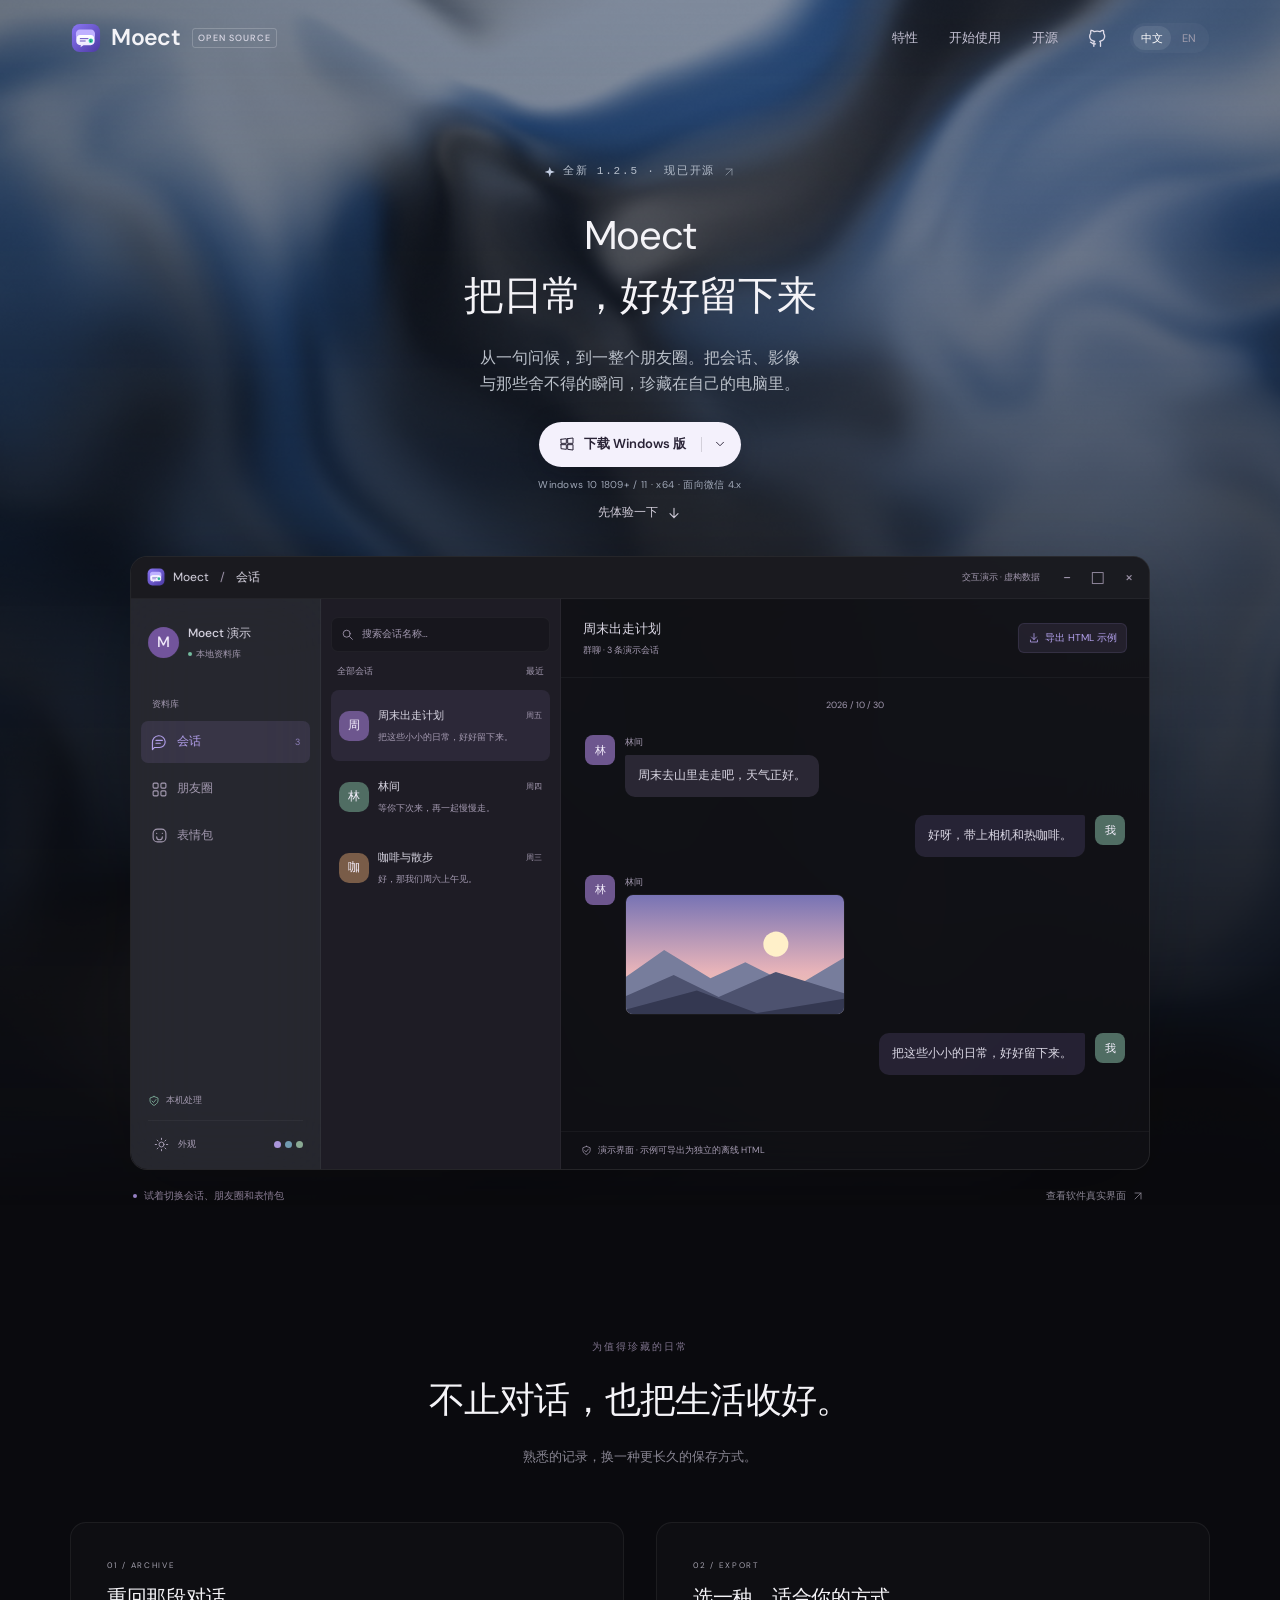
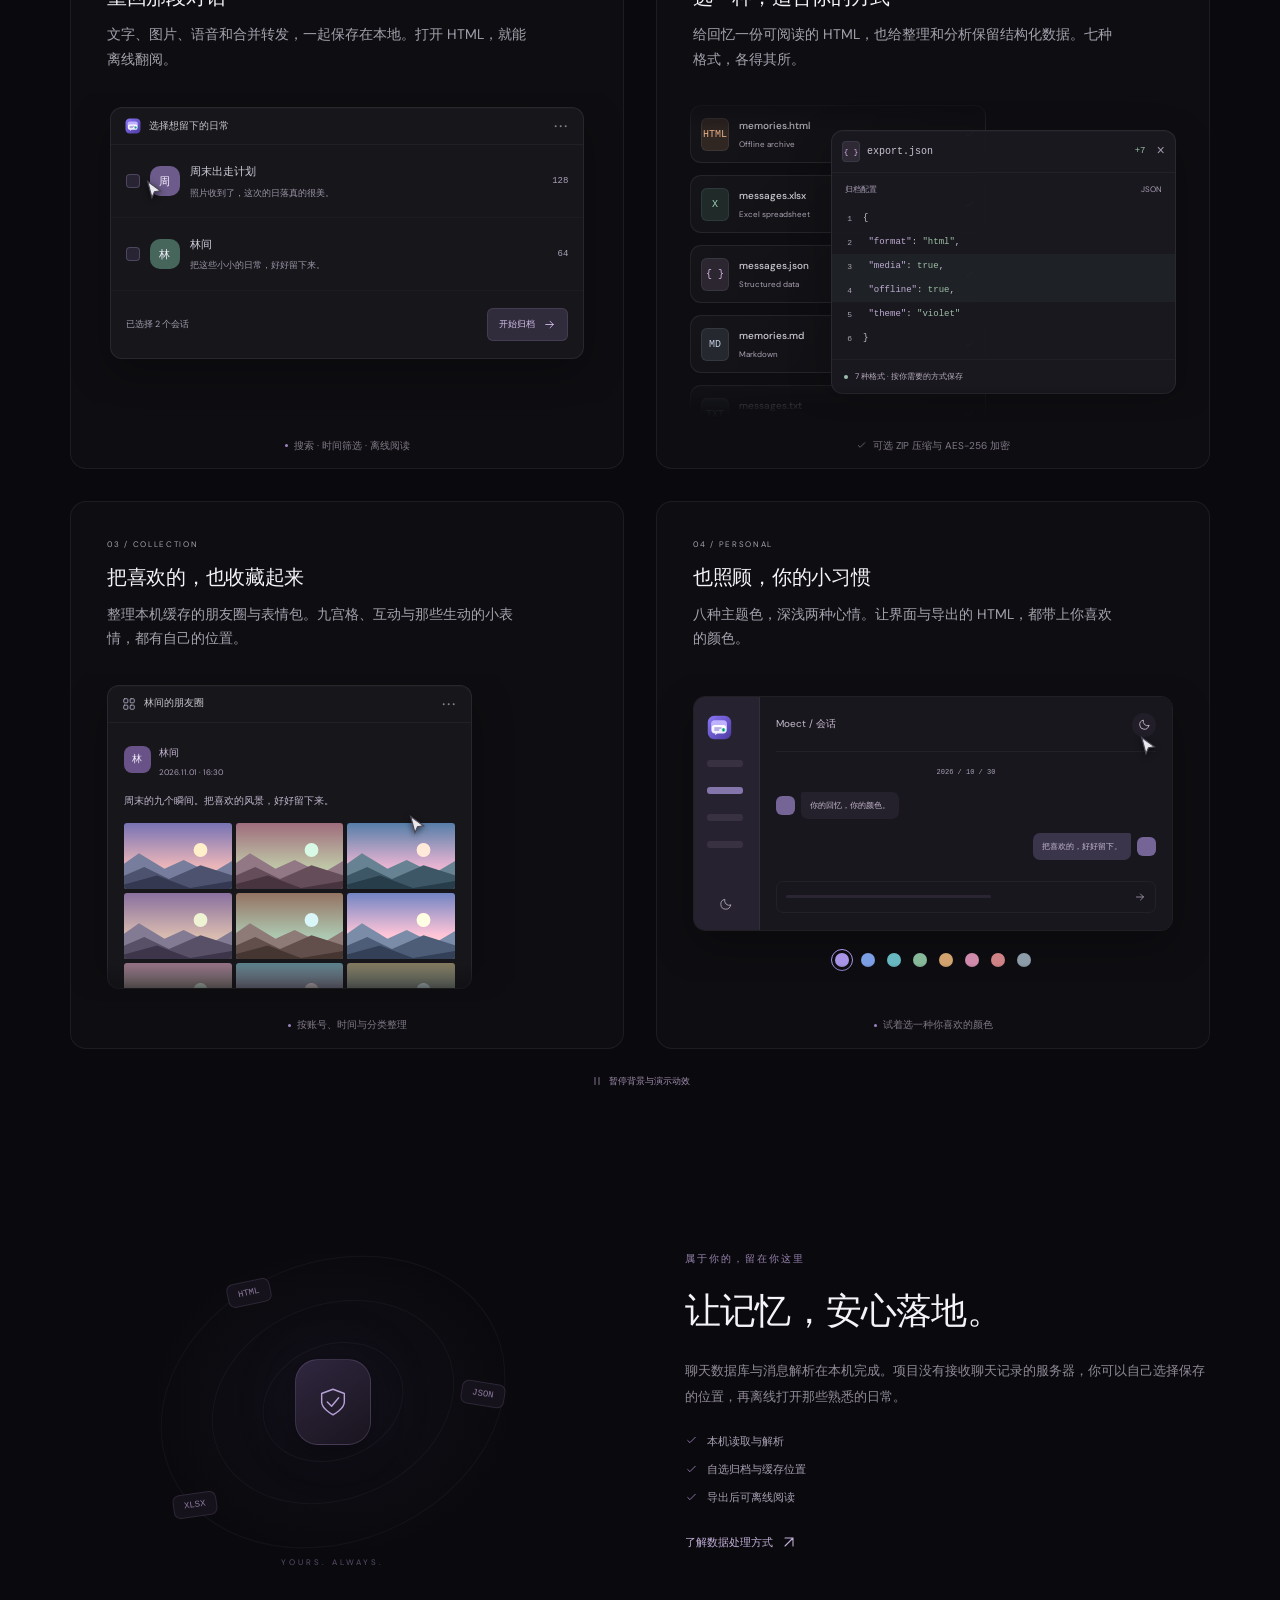
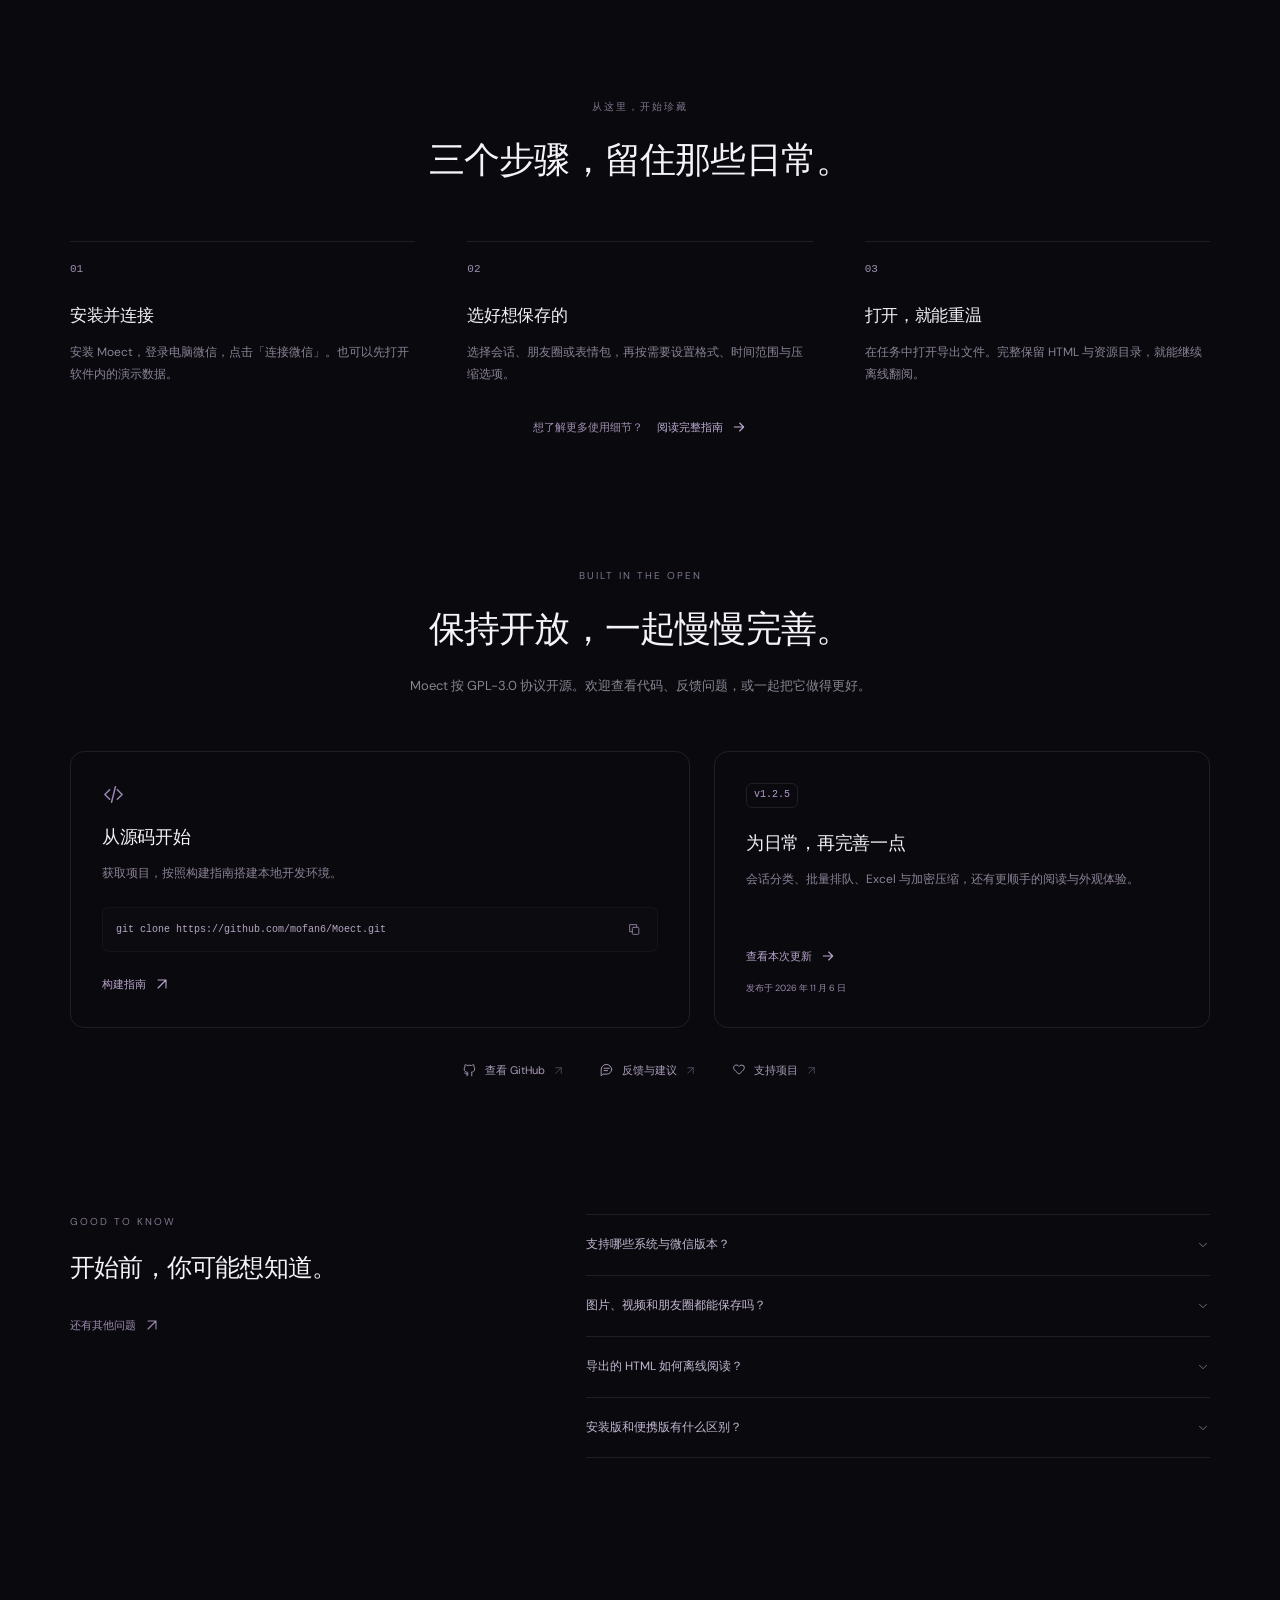
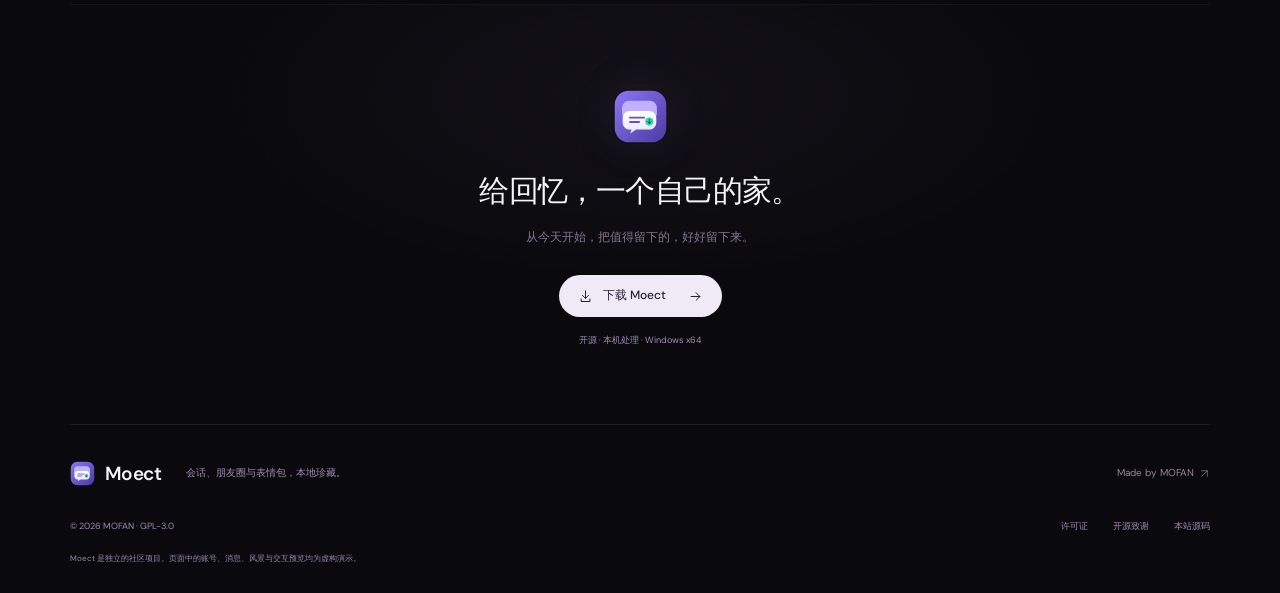
==== commit 6f8e01fe: "Center hero and add scroll-linked glass header and preview tilt" ====
--- a/index.html
+++ b/index.html
@@ -30,9 +30,9 @@
       type="font/woff2"
       crossorigin
     />
-    <link rel="stylesheet" href="styles.css?v=20261107-2" />
-    <script src="app.js?v=20261107-2" defer></script>
-    <script src="visuals.js?v=20261107-2" defer></script>
+    <link rel="stylesheet" href="styles.css?v=20261107-3" />
+    <script src="app.js?v=20261107-3" defer></script>
+    <script src="visuals.js?v=20261107-3" defer></script>
   </head>
   <body>
     <a class="skip-link" href="#main" data-i18n="skip">跳至主要内容</a>
@@ -189,7 +189,7 @@
           ></a>
           <h1 id="hero-title">
             <span class="hero-name">Moect</span
-            ><span data-i18n="heroTitle">把日常，好好留下来。</span>
+            ><span data-i18n="heroTitle">把日常，好好留下来</span>
           </h1>
           <p class="hero-description">
             <span data-i18n="heroDescription1"
@@ -245,118 +245,123 @@
                 >
               </div>
             </div>
-            <a class="text-link demo-jump" href="#demo"
-              ><span data-i18n="tryDemo">先体验一下</span
-              ><svg class="icon"><use href="#i-arrow" /></svg
-            ></a>
           </div>
           <p class="system-note" data-i18n="systemNote">
             Windows 10 1809+ / 11 · x64 · 面向微信 4.x
           </p>
+          <a class="text-link demo-jump" href="#demo"
+            ><span data-i18n="tryDemo">先体验一下</span
+            ><svg class="icon"><use href="#i-arrow" /></svg
+          ></a>
         </div>
 
         <div class="demo-wrap container" id="demo">
-          <div
-            class="app-window"
-            data-demo-theme="dark"
-            role="region"
-            aria-label="Moect 交互演示，所有数据均为虚构"
-          >
-            <div class="app-titlebar">
-              <div>
-                <img src="assets/icon.svg" width="18" height="18" alt="" /><span
-                  >Moect</span
-                ><span class="title-divider">/</span
-                ><span id="app-page-title" data-i18n="sessions">会话</span>
+          <div class="preview-surface">
+            <div
+              class="app-window"
+              data-demo-theme="dark"
+              role="region"
+              aria-label="Moect 交互演示，所有数据均为虚构"
+            >
+              <div class="app-titlebar">
+                <div>
+                  <img
+                    src="assets/icon.svg"
+                    width="18"
+                    height="18"
+                    alt=""
+                  /><span>Moect</span><span class="title-divider">/</span
+                  ><span id="app-page-title" data-i18n="sessions">会话</span>
+                </div>
+                <span class="demo-label" data-i18n="demoLabel"
+                  >交互演示 · 虚构数据</span
+                >
+                <div class="window-controls" aria-hidden="true">
+                  <span>−</span><span>□</span><span>×</span>
+                </div>
               </div>
-              <span class="demo-label" data-i18n="demoLabel"
-                >交互演示 · 虚构数据</span
-              >
-              <div class="window-controls" aria-hidden="true">
-                <span>−</span><span>□</span><span>×</span>
+              <div class="app-layout">
+                <aside class="app-sidebar">
+                  <div class="demo-profile">
+                    <span class="avatar avatar-profile">M</span
+                    ><span
+                      ><strong data-i18n="demoProfile">Moect 演示</strong
+                      ><small
+                        ><i></i
+                        ><span data-i18n="localLibrary">本地资料库</span></small
+                      ></span
+                    >
+                  </div>
+                  <span class="sidebar-label" data-i18n="library">资料库</span>
+                  <div
+                    class="app-tabs"
+                    role="tablist"
+                    aria-label="演示分类"
+                    aria-orientation="vertical"
+                  >
+                    <button
+                      id="tab-sessions"
+                      role="tab"
+                      aria-selected="true"
+                      aria-controls="demo-panel"
+                      data-tab="sessions"
+                      tabindex="0"
+                    >
+                      <svg class="icon"><use href="#i-chat" /></svg
+                      ><span data-i18n="sessions">会话</span
+                      ><span class="nav-count">3</span>
+                    </button>
+                    <button
+                      id="tab-moments"
+                      role="tab"
+                      aria-selected="false"
+                      aria-controls="demo-panel"
+                      data-tab="moments"
+                      tabindex="-1"
+                    >
+                      <svg class="icon"><use href="#i-grid" /></svg
+                      ><span data-i18n="moments">朋友圈</span>
+                    </button>
+                    <button
+                      id="tab-stickers"
+                      role="tab"
+                      aria-selected="false"
+                      aria-controls="demo-panel"
+                      data-tab="stickers"
+                      tabindex="-1"
+                    >
+                      <svg class="icon"><use href="#i-smile" /></svg
+                      ><span data-i18n="stickers">表情包</span>
+                    </button>
+                  </div>
+                  <div class="sidebar-footer">
+                    <div class="local-indicator">
+                      <svg class="icon"><use href="#i-shield" /></svg
+                      ><span data-i18n="onDevice">本机处理</span>
+                    </div>
+                    <div class="demo-theme-controls">
+                      <button
+                        type="button"
+                        class="icon-button"
+                        id="demo-theme-toggle"
+                        aria-label="切换演示亮暗主题"
+                      >
+                        <svg class="icon"><use href="#i-sun" /></svg></button
+                      ><span data-i18n="appearance">外观</span>
+                      <div class="accent-mini" aria-hidden="true">
+                        <i></i><i></i><i></i>
+                      </div>
+                    </div>
+                  </div>
+                </aside>
+                <div
+                  id="demo-panel"
+                  class="demo-panel"
+                  role="tabpanel"
+                  aria-labelledby="tab-sessions"
+                  tabindex="0"
+                ></div>
               </div>
-            </div>
-            <div class="app-layout">
-              <aside class="app-sidebar">
-                <div class="demo-profile">
-                  <span class="avatar avatar-profile">M</span
-                  ><span
-                    ><strong data-i18n="demoProfile">Moect 演示</strong
-                    ><small
-                      ><i></i
-                      ><span data-i18n="localLibrary">本地资料库</span></small
-                    ></span
-                  >
-                </div>
-                <span class="sidebar-label" data-i18n="library">资料库</span>
-                <div
-                  class="app-tabs"
-                  role="tablist"
-                  aria-label="演示分类"
-                  aria-orientation="vertical"
-                >
-                  <button
-                    id="tab-sessions"
-                    role="tab"
-                    aria-selected="true"
-                    aria-controls="demo-panel"
-                    data-tab="sessions"
-                    tabindex="0"
-                  >
-                    <svg class="icon"><use href="#i-chat" /></svg
-                    ><span data-i18n="sessions">会话</span
-                    ><span class="nav-count">3</span>
-                  </button>
-                  <button
-                    id="tab-moments"
-                    role="tab"
-                    aria-selected="false"
-                    aria-controls="demo-panel"
-                    data-tab="moments"
-                    tabindex="-1"
-                  >
-                    <svg class="icon"><use href="#i-grid" /></svg
-                    ><span data-i18n="moments">朋友圈</span>
-                  </button>
-                  <button
-                    id="tab-stickers"
-                    role="tab"
-                    aria-selected="false"
-                    aria-controls="demo-panel"
-                    data-tab="stickers"
-                    tabindex="-1"
-                  >
-                    <svg class="icon"><use href="#i-smile" /></svg
-                    ><span data-i18n="stickers">表情包</span>
-                  </button>
-                </div>
-                <div class="sidebar-footer">
-                  <div class="local-indicator">
-                    <svg class="icon"><use href="#i-shield" /></svg
-                    ><span data-i18n="onDevice">本机处理</span>
-                  </div>
-                  <div class="demo-theme-controls">
-                    <button
-                      type="button"
-                      class="icon-button"
-                      id="demo-theme-toggle"
-                      aria-label="切换演示亮暗主题"
-                    >
-                      <svg class="icon"><use href="#i-sun" /></svg></button
-                    ><span data-i18n="appearance">外观</span>
-                    <div class="accent-mini" aria-hidden="true">
-                      <i></i><i></i><i></i>
-                    </div>
-                  </div>
-                </div>
-              </aside>
-              <div
-                id="demo-panel"
-                class="demo-panel"
-                role="tabpanel"
-                aria-labelledby="tab-sessions"
-                tabindex="0"
-              ></div>
             </div>
           </div>
           <div class="demo-caption">
--- a/styles.css
+++ b/styles.css
@@ -151,25 +151,36 @@
 
 /* The ambient field fades into the page before the feature section. */
 .site-header {
-  position: absolute;
+  --header-progress: 0;
+  position: fixed;
   inset: 0 0 auto;
   z-index: 30;
-  height: 84px;
-}
-.site-header.is-scrolled {
-  position: fixed;
-  height: 68px;
-  background: #0b0b10dc;
-  border-bottom: 1px solid #ffffff08;
-  backdrop-filter: blur(22px);
-  animation: header-in 0.25s ease-out;
-}
-.header-inner {
+  height: calc(76px - var(--header-progress) * 16px);
+  padding-top: calc(var(--header-progress) * 8px);
+}
+.site-header .header-inner {
+  width: min(calc(1140px - var(--header-progress) * 160px), calc(100% - 64px));
   height: 100%;
   display: flex;
   align-items: center;
   justify-content: space-between;
   gap: 30px;
+  padding-inline: calc(var(--header-progress) * 16px);
+  border: 1px solid rgba(255, 255, 255, calc(var(--header-progress) * 0.1));
+  border-radius: calc(var(--header-progress) * 15px);
+  background: rgba(15, 16, 22, calc(var(--header-progress) * 0.82));
+  backdrop-filter: blur(calc(var(--header-progress) * 24px));
+  box-shadow: 0 8px 28px rgba(0, 0, 0, calc(var(--header-progress) * 0.18));
+}
+.site-header .brand {
+  font-size: calc(23px - var(--header-progress) * 2px);
+}
+.site-header .brand img {
+  width: calc(30px - var(--header-progress) * 3px);
+  height: calc(30px - var(--header-progress) * 3px);
+}
+.preview-surface {
+  transform-origin: 50% 50%;
 }
 .brand {
   display: inline-flex;
@@ -1878,13 +1889,24 @@
     width: calc(100% - 40px);
   }
   .site-header {
-    height: 72px;
-  }
-  .site-header.is-scrolled {
-    height: 62px;
-  }
-  .header-inner {
+    height: calc(72px - var(--header-progress) * 12px);
+  }
+  .site-header .header-inner {
     gap: 12px;
+    width: calc(100% - 40px - var(--header-progress) * 12px);
+    padding-inline: calc(var(--header-progress) * 9px);
+  }
+  .site-header .brand {
+    font-size: calc(21px - var(--header-progress) * 1px);
+  }
+  .site-header .brand img {
+    width: calc(27px - var(--header-progress) * 2px);
+    height: calc(27px - var(--header-progress) * 2px);
+  }
+  .mobile-nav {
+    width: calc(100% - 40px);
+    margin-inline: auto;
+    border-radius: 14px;
   }
   .brand {
     font-size: 21px;
@@ -2435,17 +2457,35 @@
   font-size: 16px;
   line-height: 1.65;
   color: #bbc1ca;
+  max-width: 600px;
+  margin-inline: auto;
+  text-wrap: balance;
+}
+.hero-description > span {
+  display: inline;
+}
+.hero-description br {
+  display: none;
 }
 .hero-actions {
-  margin-top: 28px;
+  margin-top: 24px;
 }
 .system-note {
-  margin-top: 14px;
+  margin-top: 10px;
   font-size: 10px;
   color: #a2aaba;
 }
 .demo-wrap {
-  margin-top: 48px;
+  margin-top: 32px;
+}
+.hero-copy > .demo-jump {
+  margin-top: 10px;
+}
+.hero-copy > .demo-jump .icon {
+  transform: rotate(90deg);
+}
+.hero-copy > .demo-jump:hover .icon {
+  transform: translateY(3px) rotate(90deg);
 }
 .app-window {
   view-transition-name: moect-app;
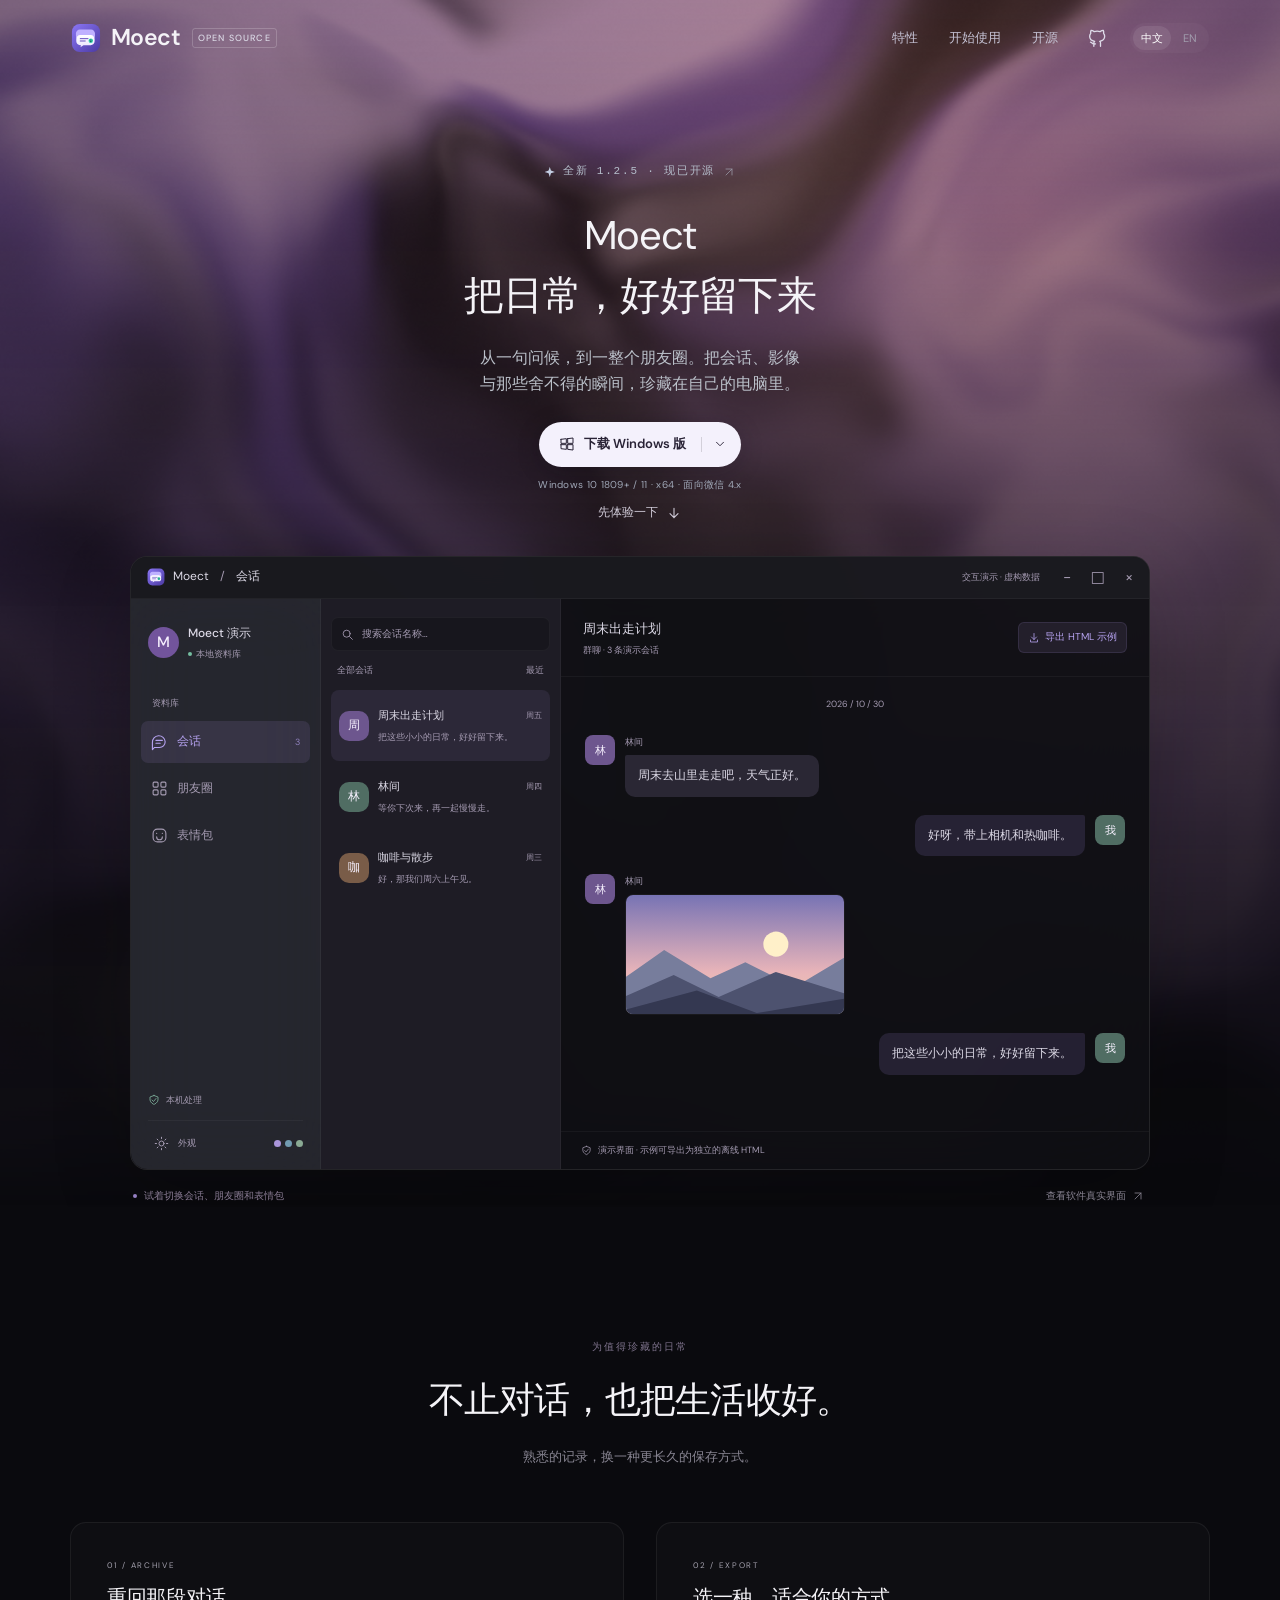
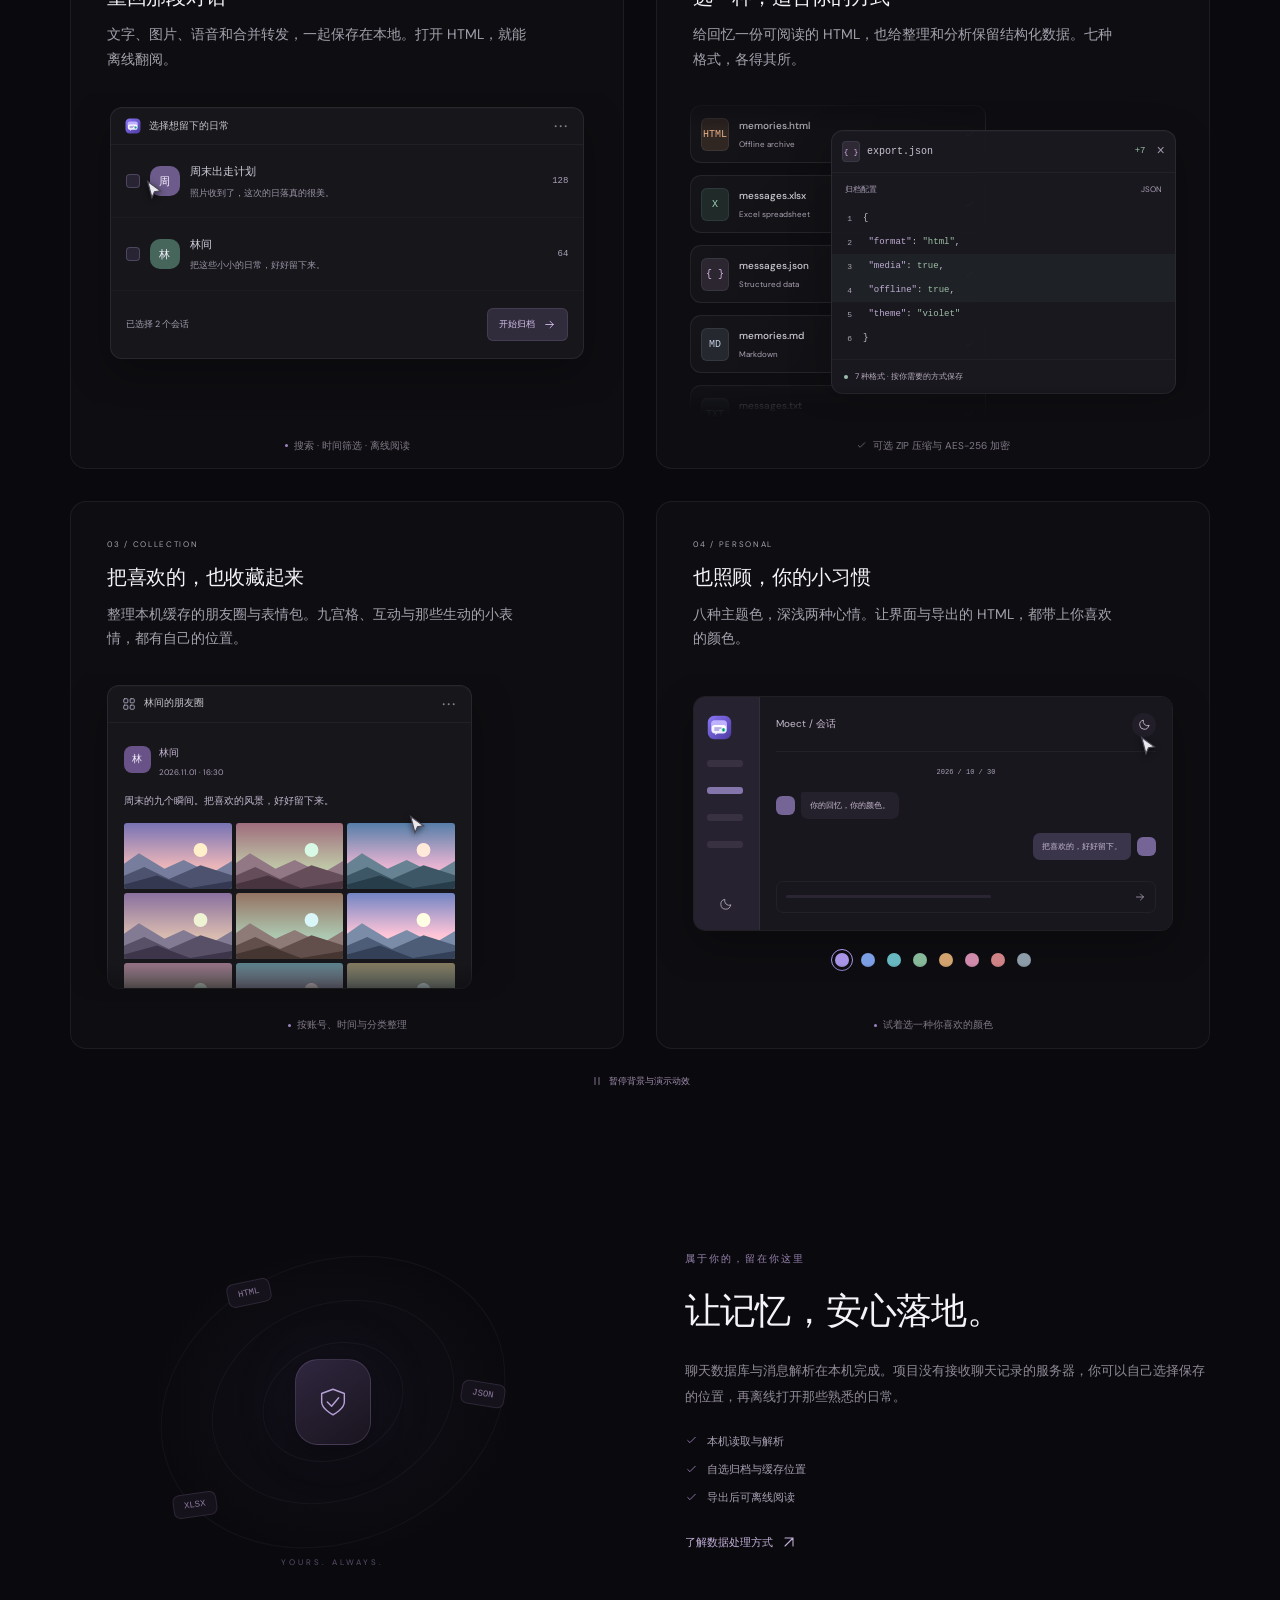
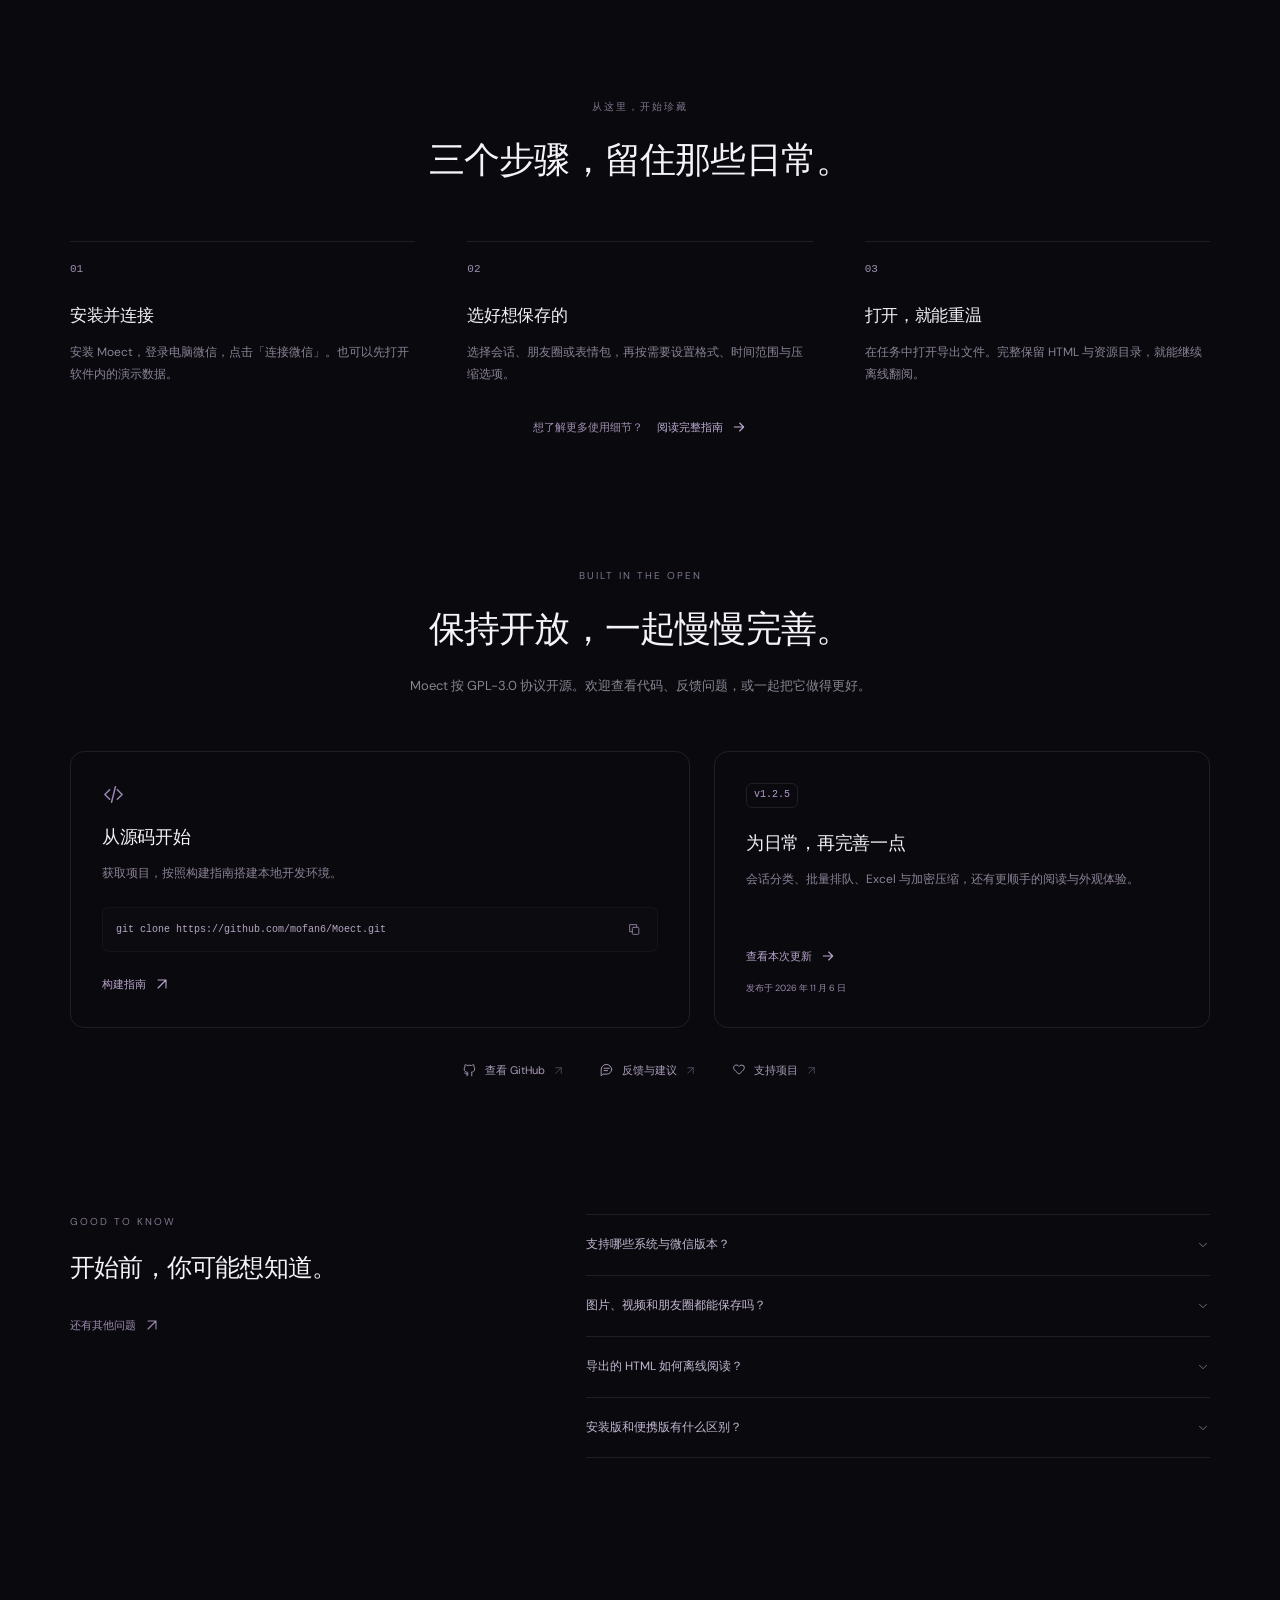
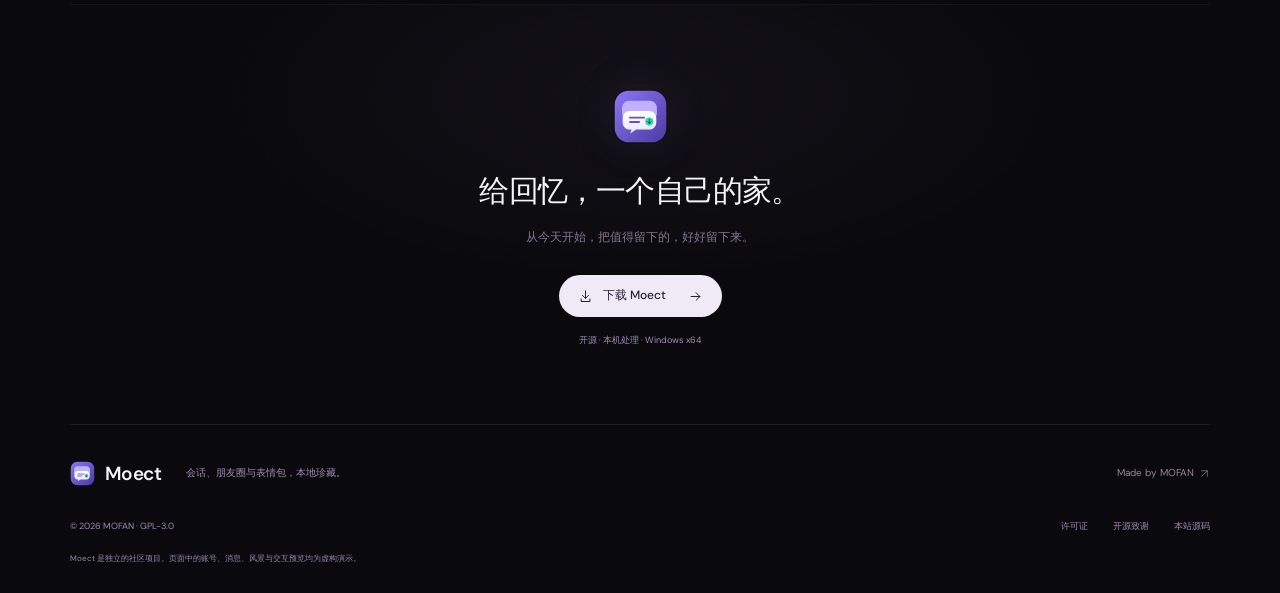
==== commit 45e4bcc2: "Give Moect a branded address, dusk clouds and lighter glass navigation" ====
--- a/index.html
+++ b/index.html
@@ -3,1358 +3,30 @@
   <head>
     <meta charset="utf-8" />
     <meta name="viewport" content="width=device-width,initial-scale=1" />
-    <meta name="theme-color" content="#0a0a0e" />
-    <title>Moect · 把日常，好好留下来</title>
-    <meta
-      name="description"
-      content="Moect 是 Windows 微信聊天记录归档工具。把会话、朋友圈与表情包留在自己的电脑里，支持离线阅读、七种导出格式与八种主题色。"
-    />
-    <meta property="og:type" content="website" />
-    <meta property="og:title" content="Moect · 把日常，好好留下来" />
-    <meta
-      property="og:description"
-      content="会话、朋友圈与表情包，本地珍藏。开源的 Windows 微信聊天记录归档工具。"
-    />
-    <meta property="og:url" content="https://mofan6.github.io/" />
-    <meta
-      property="og:image"
-      content="https://mofan6.github.io/assets/social-preview.png"
-    />
-    <meta name="twitter:card" content="summary_large_image" />
-    <link rel="canonical" href="https://mofan6.github.io/" />
-    <link rel="icon" href="assets/icon.svg" type="image/svg+xml" />
-    <link
-      rel="preload"
-      href="assets/dm-sans-latin.woff2"
-      as="font"
-      type="font/woff2"
-      crossorigin
-    />
-    <link rel="stylesheet" href="styles.css?v=20261107-3" />
-    <script src="app.js?v=20261107-3" defer></script>
-    <script src="visuals.js?v=20261107-3" defer></script>
+    <title>Moect · 官方网站</title>
+    <meta http-equiv="refresh" content="0;url=./moect/" />
+    <link rel="canonical" href="https://mofan6.github.io/moect/" />
+    <script>
+      location.replace("./moect/" + location.search + location.hash);
+    </script>
+    <style>
+      body {
+        margin: 0;
+        min-height: 100vh;
+        display: grid;
+        place-items: center;
+        background: #0a0a0e;
+        color: #f4f3f7;
+        font:
+          16px/1.6 system-ui,
+          sans-serif;
+      }
+      a {
+        color: #c8b6f3;
+      }
+    </style>
   </head>
   <body>
-    <a class="skip-link" href="#main" data-i18n="skip">跳至主要内容</a>
-    <svg
-      class="icon-sprite"
-      xmlns="http://www.w3.org/2000/svg"
-      aria-hidden="true"
-    >
-      <symbol id="i-arrow" viewBox="0 0 24 24">
-        <path d="M5 12h14m-6-6 6 6-6 6" />
-      </symbol>
-      <symbol id="i-up-right" viewBox="0 0 24 24">
-        <path d="M6 18 18 6M6 6h12v12" />
-      </symbol>
-      <symbol id="i-download" viewBox="0 0 24 24">
-        <path d="M12 3v12m-5-5 5 5 5-5M5 16v4h14v-4" />
-      </symbol>
-      <symbol id="i-chevron" viewBox="0 0 24 24">
-        <path d="m6 9 6 6 6-6" />
-      </symbol>
-      <symbol id="i-chat" viewBox="0 0 24 24">
-        <path d="M20 11a8 8 0 0 1-8 8H5l-3 3v-10a9 9 0 1 1 18-1Z" />
-        <path d="M7 9h9M7 13h6" />
-      </symbol>
-      <symbol id="i-grid" viewBox="0 0 24 24">
-        <rect x="3" y="3" width="7" height="7" rx="1.5" />
-        <rect x="14" y="3" width="7" height="7" rx="1.5" />
-        <rect x="3" y="14" width="7" height="7" rx="1.5" />
-        <rect x="14" y="14" width="7" height="7" rx="1.5" />
-      </symbol>
-      <symbol id="i-smile" viewBox="0 0 24 24">
-        <rect x="3" y="3" width="18" height="18" rx="6" />
-        <path d="M8 14a4 4 0 0 0 8 0M8 9h.01M16 9h.01" />
-      </symbol>
-      <symbol id="i-check" viewBox="0 0 24 24">
-        <path d="m5 12 4 4L19 6" />
-      </symbol>
-      <symbol id="i-shield" viewBox="0 0 24 24">
-        <path d="M12 3 4 6v6c0 5 8 9 8 9s8-4 8-9V6l-8-3Z" />
-        <path d="m8 12 3 3 5-6" />
-      </symbol>
-      <symbol id="i-search" viewBox="0 0 24 24">
-        <circle cx="10.5" cy="10.5" r="6.5" />
-        <path d="m16 16 5 5" />
-      </symbol>
-      <symbol id="i-sun" viewBox="0 0 24 24">
-        <circle cx="12" cy="12" r="4" />
-        <path
-          d="M12 2v2m0 16v2M2 12h2m16 0h2M5 5l1.5 1.5m11 11L19 19M5 19l1.5-1.5m11-11L19 5"
-        />
-      </symbol>
-      <symbol id="i-moon" viewBox="0 0 24 24">
-        <path d="M20 14a8 8 0 0 1-10-10 8.5 8.5 0 1 0 10 10Z" />
-      </symbol>
-      <symbol id="i-code" viewBox="0 0 24 24">
-        <path d="m8 7-5 5 5 5m8-10 5 5-5 5M14 4l-4 16" />
-      </symbol>
-      <symbol id="i-copy" viewBox="0 0 24 24">
-        <rect x="8" y="8" width="12" height="13" rx="2" />
-        <path d="M16 8V3H3v13h5" />
-      </symbol>
-      <symbol id="i-github" viewBox="0 0 24 24">
-        <path
-          d="M9 19c-4 1-4-2-6-2m12 5v-4c0-1-.4-2-1-2 3-.4 6-1.5 6-6 0-1.4-.5-2.5-1.3-3.5.2-.9.3-2.2-.3-3.5 0 0-1.2-.4-3.8 1.3a13 13 0 0 0-7.2 0C4.8 2.6 3.6 3 3.6 3 3 4.3 3.1 5.6 3.3 6.5A5.5 5.5 0 0 0 2 10c0 4.5 3 5.6 6 6-.6.6-1 1.5-1 2v4"
-        />
-      </symbol>
-      <symbol id="i-windows" viewBox="0 0 24 24">
-        <path
-          d="m3 5 8-1v7H3V5Zm10-1 8-1v8h-8V4ZM3 13h8v7l-8-1v-6Zm10 0h8v8l-8-1v-7Z"
-        />
-      </symbol>
-      <symbol id="i-heart" viewBox="0 0 24 24">
-        <path
-          d="M20 5a5 5 0 0 0-8 1 5 5 0 0 0-8-1c-3 3-1 7 8 14 9-7 11-11 8-14Z"
-        />
-      </symbol>
-      <symbol id="i-close" viewBox="0 0 24 24">
-        <path d="m6 6 12 12M6 18 18 6" />
-      </symbol>
-      <symbol id="i-menu" viewBox="0 0 24 24">
-        <path d="M4 7h16M4 12h16M4 17h16" />
-      </symbol>
-      <symbol id="i-play" viewBox="0 0 24 24">
-        <path d="m8 4 12 8-12 8V4Z" />
-      </symbol>
-      <symbol id="i-pause" viewBox="0 0 24 24">
-        <path d="M8 5v14M16 5v14" />
-      </symbol>
-      <symbol id="i-file" viewBox="0 0 24 24">
-        <path d="M5 3h9l5 5v13H5V3Zm9 0v6h5M8 13h8m-8 4h6" />
-      </symbol>
-    </svg>
-
-    <header class="site-header" id="site-header">
-      <div class="header-inner container">
-        <a class="brand" href="#" aria-label="Moect 首页"
-          ><img src="assets/icon.svg" width="30" height="30" alt="" /><span
-            >Moect</span
-          ><span class="brand-tag">OPEN SOURCE</span></a
-        >
-        <nav class="desktop-nav" aria-label="主导航">
-          <a href="#features" data-i18n="navFeatures">特性</a>
-          <a href="#start" data-i18n="navStart">开始使用</a>
-          <a href="#opensource" data-i18n="navOpen">开源</a>
-        </nav>
-        <div class="header-actions">
-          <a
-            class="header-github"
-            href="https://github.com/mofan6/Moect"
-            target="_blank"
-            rel="noopener noreferrer"
-            aria-label="GitHub 项目"
-            ><svg class="icon"><use href="#i-github" /></svg
-          ></a>
-          <div class="language-switch" role="group" aria-label="Language">
-            <button type="button" data-language="zh" aria-pressed="true">
-              中文</button
-            ><button type="button" data-language="en" aria-pressed="false">
-              EN
-            </button>
-          </div>
-          <button
-            class="icon-button mobile-menu-toggle"
-            type="button"
-            aria-label="打开导航"
-            aria-expanded="false"
-            aria-controls="mobile-nav"
-          >
-            <svg class="icon"><use href="#i-menu" /></svg>
-          </button>
-        </div>
-      </div>
-      <nav id="mobile-nav" class="mobile-nav" aria-label="手机导航" hidden>
-        <a href="#features" data-i18n="navFeatures">特性</a
-        ><a href="#start" data-i18n="navStart">开始使用</a
-        ><a href="#opensource" data-i18n="navOpen">开源</a>
-      </nav>
-    </header>
-
-    <main id="main">
-      <section class="hero" aria-labelledby="hero-title">
-        <div class="hero-atmosphere" aria-hidden="true">
-          <canvas id="fluid-field"></canvas>
-        </div>
-        <div class="hero-copy container">
-          <a
-            class="release-badge"
-            href="https://github.com/mofan6/Moect/releases/tag/v1.2.5"
-            target="_blank"
-            rel="noopener noreferrer"
-            ><span class="status-dot"></span
-            ><span data-i18n="releaseBadge">全新 1.2.5 · 现已开源</span
-            ><svg class="icon"><use href="#i-up-right" /></svg
-          ></a>
-          <h1 id="hero-title">
-            <span class="hero-name">Moect</span
-            ><span data-i18n="heroTitle">把日常，好好留下来</span>
-          </h1>
-          <p class="hero-description">
-            <span data-i18n="heroDescription1"
-              >从一句问候，到一整个朋友圈。</span
-            ><br /><span data-i18n="heroDescription2"
-              >把会话、影像与那些舍不得的瞬间，珍藏在自己的电脑里。</span
-            >
-          </p>
-          <div class="hero-actions">
-            <div class="download-wrap">
-              <div class="download-split">
-                <a
-                  class="primary-download"
-                  href="https://github.com/mofan6/Moect/releases/download/v1.2.5/Moect-1.2.5-Setup-x64.exe"
-                  ><svg class="icon"><use href="#i-windows" /></svg
-                  ><span data-i18n="downloadWindows">下载 Windows 版</span></a
-                ><button
-                  type="button"
-                  id="download-toggle"
-                  aria-expanded="false"
-                  aria-controls="download-menu"
-                  aria-label="其他下载选项"
-                >
-                  <svg class="icon"><use href="#i-chevron" /></svg>
-                </button>
-              </div>
-              <div class="download-menu" id="download-menu" hidden>
-                <a
-                  href="https://github.com/mofan6/Moect/releases/download/v1.2.5/Moect-1.2.5-Setup-x64.exe"
-                  ><svg class="icon"><use href="#i-download" /></svg
-                  ><span
-                    ><strong data-i18n="installer">Windows 安装版</strong
-                    ><small data-i18n="installerDetail"
-                      >1.2.5 · x64 · 62.9 MB</small
-                    ></span
-                  ><svg class="icon"><use href="#i-up-right" /></svg
-                ></a>
-                <a
-                  href="https://github.com/mofan6/Moect/releases/download/v1.2.5/Moect-1.2.5-Windows-x64.zip"
-                  ><svg class="icon"><use href="#i-file" /></svg
-                  ><span
-                    ><strong data-i18n="portable">Windows 便携版</strong
-                    ><small data-i18n="portableDetail"
-                      >完整解压即可使用 · 74.8 MB</small
-                    ></span
-                  ><svg class="icon"><use href="#i-up-right" /></svg
-                ></a>
-                <a
-                  class="checksum-link"
-                  href="https://github.com/mofan6/Moect/releases/download/v1.2.5/SHA256SUMS.txt"
-                  data-i18n="checksums"
-                  >查看 SHA-256 校验值</a
-                >
-              </div>
-            </div>
-          </div>
-          <p class="system-note" data-i18n="systemNote">
-            Windows 10 1809+ / 11 · x64 · 面向微信 4.x
-          </p>
-          <a class="text-link demo-jump" href="#demo"
-            ><span data-i18n="tryDemo">先体验一下</span
-            ><svg class="icon"><use href="#i-arrow" /></svg
-          ></a>
-        </div>
-
-        <div class="demo-wrap container" id="demo">
-          <div class="preview-surface">
-            <div
-              class="app-window"
-              data-demo-theme="dark"
-              role="region"
-              aria-label="Moect 交互演示，所有数据均为虚构"
-            >
-              <div class="app-titlebar">
-                <div>
-                  <img
-                    src="assets/icon.svg"
-                    width="18"
-                    height="18"
-                    alt=""
-                  /><span>Moect</span><span class="title-divider">/</span
-                  ><span id="app-page-title" data-i18n="sessions">会话</span>
-                </div>
-                <span class="demo-label" data-i18n="demoLabel"
-                  >交互演示 · 虚构数据</span
-                >
-                <div class="window-controls" aria-hidden="true">
-                  <span>−</span><span>□</span><span>×</span>
-                </div>
-              </div>
-              <div class="app-layout">
-                <aside class="app-sidebar">
-                  <div class="demo-profile">
-                    <span class="avatar avatar-profile">M</span
-                    ><span
-                      ><strong data-i18n="demoProfile">Moect 演示</strong
-                      ><small
-                        ><i></i
-                        ><span data-i18n="localLibrary">本地资料库</span></small
-                      ></span
-                    >
-                  </div>
-                  <span class="sidebar-label" data-i18n="library">资料库</span>
-                  <div
-                    class="app-tabs"
-                    role="tablist"
-                    aria-label="演示分类"
-                    aria-orientation="vertical"
-                  >
-                    <button
-                      id="tab-sessions"
-                      role="tab"
-                      aria-selected="true"
-                      aria-controls="demo-panel"
-                      data-tab="sessions"
-                      tabindex="0"
-                    >
-                      <svg class="icon"><use href="#i-chat" /></svg
-                      ><span data-i18n="sessions">会话</span
-                      ><span class="nav-count">3</span>
-                    </button>
-                    <button
-                      id="tab-moments"
-                      role="tab"
-                      aria-selected="false"
-                      aria-controls="demo-panel"
-                      data-tab="moments"
-                      tabindex="-1"
-                    >
-                      <svg class="icon"><use href="#i-grid" /></svg
-                      ><span data-i18n="moments">朋友圈</span>
-                    </button>
-                    <button
-                      id="tab-stickers"
-                      role="tab"
-                      aria-selected="false"
-                      aria-controls="demo-panel"
-                      data-tab="stickers"
-                      tabindex="-1"
-                    >
-                      <svg class="icon"><use href="#i-smile" /></svg
-                      ><span data-i18n="stickers">表情包</span>
-                    </button>
-                  </div>
-                  <div class="sidebar-footer">
-                    <div class="local-indicator">
-                      <svg class="icon"><use href="#i-shield" /></svg
-                      ><span data-i18n="onDevice">本机处理</span>
-                    </div>
-                    <div class="demo-theme-controls">
-                      <button
-                        type="button"
-                        class="icon-button"
-                        id="demo-theme-toggle"
-                        aria-label="切换演示亮暗主题"
-                      >
-                        <svg class="icon"><use href="#i-sun" /></svg></button
-                      ><span data-i18n="appearance">外观</span>
-                      <div class="accent-mini" aria-hidden="true">
-                        <i></i><i></i><i></i>
-                      </div>
-                    </div>
-                  </div>
-                </aside>
-                <div
-                  id="demo-panel"
-                  class="demo-panel"
-                  role="tabpanel"
-                  aria-labelledby="tab-sessions"
-                  tabindex="0"
-                ></div>
-              </div>
-            </div>
-          </div>
-          <div class="demo-caption">
-            <span
-              ><span class="caption-dot"></span
-              ><span data-i18n="demoHint"
-                >试着切换会话、朋友圈和表情包</span
-              ></span
-            ><button class="quiet-button" id="show-screenshots" type="button">
-              <span data-i18n="realScreenshots">查看软件真实界面</span
-              ><svg class="icon"><use href="#i-up-right" /></svg>
-            </button>
-          </div>
-        </div>
-      </section>
-
-      <section
-        class="features section container"
-        id="features"
-        aria-labelledby="features-title"
-      >
-        <div class="section-heading reveal">
-          <span class="eyebrow" data-i18n="featuresEyebrow"
-            >为值得珍藏的日常</span
-          >
-          <h2 id="features-title" data-i18n="featuresTitle">
-            不止对话，也把生活收好。
-          </h2>
-          <p data-i18n="featuresDescription">
-            熟悉的记录，换一种更长久的保存方式。
-          </p>
-        </div>
-        <div class="feature-grid">
-          <article class="feature-card reveal">
-            <div class="feature-copy">
-              <span class="feature-index">01 / ARCHIVE</span>
-              <h3 data-i18n="archiveTitle">重回那段对话</h3>
-              <p data-i18n="archiveDescription">
-                文字、图片、语音和合并转发，一起保存在本地。打开
-                HTML，就能离线翻阅。
-              </p>
-            </div>
-            <div class="feature-art archive-art" aria-hidden="true">
-              <div class="archive-story">
-                <div class="story-scene archive-selection">
-                  <div class="story-chrome">
-                    <img
-                      src="assets/icon.svg"
-                      width="16"
-                      height="16"
-                      alt=""
-                    /><span data-i18n="storyChoose">选择想留下的日常</span
-                    ><span class="chrome-dots">···</span>
-                  </div>
-                  <div class="selection-row">
-                    <span class="story-checkbox"
-                      ><svg class="icon"><use href="#i-check" /></svg></span
-                    ><span class="avatar">周</span>
-                    <div>
-                      <strong data-i18n="storyWeekend">周末出走计划</strong
-                      ><small data-i18n="storyMessage1"
-                        >照片收到了，这次的日落真的很美。</small
-                      >
-                    </div>
-                    <span class="selection-count">128</span>
-                  </div>
-                  <div class="selection-row">
-                    <span class="story-checkbox"
-                      ><svg class="icon"><use href="#i-check" /></svg></span
-                    ><span class="avatar">林</span>
-                    <div>
-                      <strong data-i18n="storyLin">林间</strong
-                      ><small data-i18n="storyMessage2"
-                        >把这些小小的日常，好好留下来。</small
-                      >
-                    </div>
-                    <span class="selection-count">64</span>
-                  </div>
-                  <div class="selection-bottom">
-                    <span data-i18n="storySelected">已选择 2 个会话</span
-                    ><span class="story-action"
-                      ><span data-i18n="storyArchive">开始归档</span
-                      ><svg class="icon"><use href="#i-arrow" /></svg
-                    ></span>
-                  </div>
-                  <span class="demo-cursor selection-cursor"
-                    ><svg viewBox="0 0 20 24">
-                      <path d="M2 2 17 13l-7 1-3 7Z" /></svg
-                    ><i></i
-                  ></span>
-                </div>
-                <div class="story-scene archive-processing">
-                  <div class="story-chrome">
-                    <svg class="icon"><use href="#i-download" /></svg
-                    ><span data-i18n="storyProcessing">正在整理你的回忆</span
-                    ><span class="chrome-dots">···</span>
-                  </div>
-                  <div class="process-heading">
-                    <span class="process-orbit"></span>
-                    <div>
-                      <strong>memories.html</strong
-                      ><small data-i18n="storyLocal"
-                        >在本机处理 · HTML 归档</small
-                      >
-                    </div>
-                  </div>
-                  <div class="process-row process-row-one">
-                    <svg class="icon"><use href="#i-check" /></svg
-                    ><span data-i18n="storyRead">读取会话记录</span
-                    ><code>192 / 192</code>
-                  </div>
-                  <div class="process-row process-row-two">
-                    <svg class="icon"><use href="#i-check" /></svg
-                    ><span data-i18n="storyMedia">整理图片与语音</span
-                    ><code>24 / 24</code>
-                  </div>
-                  <div class="process-row process-row-three">
-                    <svg class="icon"><use href="#i-check" /></svg
-                    ><span data-i18n="storyBuild">生成离线归档</span
-                    ><code>HTML</code>
-                  </div>
-                  <div class="story-progress"><span></span></div>
-                </div>
-                <div class="story-scene archive-result">
-                  <div class="story-chrome">
-                    <span class="browser-lights"><i></i><i></i><i></i></span
-                    ><span class="story-address"
-                      ><svg class="icon"><use href="#i-shield" /></svg
-                      >memories.html</span
-                    ><svg class="icon"><use href="#i-search" /></svg>
-                  </div>
-                  <div class="result-date">2026 / 10 / 30</div>
-                  <div class="result-message">
-                    <span class="avatar">林</span
-                    ><span data-i18n="chat1">周末去山里走走吧，天气正好。</span>
-                  </div>
-                  <div class="result-message is-me">
-                    <span data-i18n="chat2">好呀，带上相机和热咖啡。</span>
-                  </div>
-                  <div class="result-message result-photo">
-                    <span class="avatar">林</span
-                    ><img
-                      src="assets/weekend.svg"
-                      width="186"
-                      height="103"
-                      alt=""
-                      loading="lazy"
-                    />
-                  </div>
-                  <div class="result-success">
-                    <svg class="icon"><use href="#i-check" /></svg
-                    ><span data-i18n="storyReady"
-                      >回忆已存好，随时再打开。</span
-                    >
-                  </div>
-                </div>
-              </div>
-            </div>
-            <div class="feature-footnote">
-              <span class="tiny-dot"></span
-              ><span data-i18n="archiveFootnote"
-                >搜索 · 时间筛选 · 离线阅读</span
-              >
-            </div>
-          </article>
-          <article class="feature-card reveal">
-            <div class="feature-copy">
-              <span class="feature-index">02 / EXPORT</span>
-              <h3 data-i18n="exportTitle">选一种，适合你的方式</h3>
-              <p data-i18n="exportDescription">
-                给回忆一份可阅读的
-                HTML，也给整理和分析保留结构化数据。七种格式，各得其所。
-              </p>
-            </div>
-            <div class="feature-art formats-art" aria-hidden="true">
-              <div class="deliverables-preview">
-                <div class="file-stream">
-                  <div class="file-stream-track">
-                    <div class="stream-file">
-                      <span class="stream-icon type-html">HTML</span
-                      ><span
-                        ><strong>memories.html</strong
-                        ><small>Offline archive</small></span
-                      ><svg class="icon"><use href="#i-check" /></svg>
-                    </div>
-                    <div class="stream-file">
-                      <span class="stream-icon type-excel">X</span
-                      ><span
-                        ><strong>messages.xlsx</strong
-                        ><small>Excel spreadsheet</small></span
-                      ><svg class="icon"><use href="#i-check" /></svg>
-                    </div>
-                    <div class="stream-file">
-                      <span class="stream-icon type-json">{ }</span
-                      ><span
-                        ><strong>messages.json</strong
-                        ><small>Structured data</small></span
-                      ><svg class="icon"><use href="#i-check" /></svg>
-                    </div>
-                    <div class="stream-file">
-                      <span class="stream-icon type-markdown">MD</span
-                      ><span
-                        ><strong>memories.md</strong
-                        ><small>Markdown</small></span
-                      ><svg class="icon"><use href="#i-check" /></svg>
-                    </div>
-                    <div class="stream-file">
-                      <span class="stream-icon type-text">TXT</span
-                      ><span
-                        ><strong>messages.txt</strong
-                        ><small>Plain text</small></span
-                      ><svg class="icon"><use href="#i-check" /></svg>
-                    </div>
-                    <div class="stream-file">
-                      <span class="stream-icon type-csv">CSV</span
-                      ><span
-                        ><strong>messages.csv</strong
-                        ><small>Spreadsheet data</small></span
-                      ><svg class="icon"><use href="#i-check" /></svg>
-                    </div>
-                    <div class="stream-file">
-                      <span class="stream-icon type-json">{ }</span
-                      ><span
-                        ><strong>messages.jsonl</strong
-                        ><small>JSON Lines</small></span
-                      ><svg class="icon"><use href="#i-check" /></svg>
-                    </div>
-                    <div class="stream-file">
-                      <span class="stream-icon type-html">HTML</span
-                      ><span
-                        ><strong>memories.html</strong
-                        ><small>Offline archive</small></span
-                      ><svg class="icon"><use href="#i-check" /></svg>
-                    </div>
-                    <div class="stream-file">
-                      <span class="stream-icon type-excel">X</span
-                      ><span
-                        ><strong>messages.xlsx</strong
-                        ><small>Excel spreadsheet</small></span
-                      ><svg class="icon"><use href="#i-check" /></svg>
-                    </div>
-                    <div class="stream-file">
-                      <span class="stream-icon type-json">{ }</span
-                      ><span
-                        ><strong>messages.json</strong
-                        ><small>Structured data</small></span
-                      ><svg class="icon"><use href="#i-check" /></svg>
-                    </div>
-                    <div class="stream-file">
-                      <span class="stream-icon type-markdown">MD</span
-                      ><span
-                        ><strong>memories.md</strong
-                        ><small>Markdown</small></span
-                      ><svg class="icon"><use href="#i-check" /></svg>
-                    </div>
-                  </div>
-                </div>
-                <div class="export-inspector">
-                  <div class="inspector-heading">
-                    <span class="stream-icon type-json">{ }</span
-                    ><span>export.json</span><span class="diff-added">+7</span
-                    ><span class="inspector-close">×</span>
-                  </div>
-                  <div class="inspector-meta">
-                    <span data-i18n="storyExportOptions">归档配置</span
-                    ><span>JSON</span>
-                  </div>
-                  <div class="inspector-code">
-                    <div><i>1</i><code>{</code></div>
-                    <div>
-                      <i>2</i><code> <em>"format"</em>: <b>"html"</b>,</code>
-                    </div>
-                    <div class="code-add">
-                      <i>3</i><code> <em>"media"</em>: <b>true</b>,</code>
-                    </div>
-                    <div class="code-add">
-                      <i>4</i><code> <em>"offline"</em>: <b>true</b>,</code>
-                    </div>
-                    <div>
-                      <i>5</i><code> <em>"theme"</em>: <b>"violet"</b></code>
-                    </div>
-                    <div><i>6</i><code>}</code></div>
-                  </div>
-                  <div class="inspector-status">
-                    <span class="status-dot"></span
-                    ><span data-i18n="storyFormats"
-                      >7 种格式 · 按你需要的方式保存</span
-                    >
-                  </div>
-                </div>
-              </div>
-            </div>
-            <div class="feature-footnote">
-              <svg class="icon"><use href="#i-check" /></svg
-              ><span data-i18n="exportFootnote"
-                >可选 ZIP 压缩与 AES-256 加密</span
-              >
-            </div>
-          </article>
-          <article class="feature-card reveal">
-            <div class="feature-copy">
-              <span class="feature-index">03 / COLLECTION</span>
-              <h3 data-i18n="momentsTitle">把喜欢的，也收藏起来</h3>
-              <p data-i18n="momentsDescription">
-                整理本机缓存的朋友圈与表情包。九宫格、互动与那些生动的小表情，都有自己的位置。
-              </p>
-            </div>
-            <div class="feature-art moments-art" aria-hidden="true">
-              <div class="moments-story">
-                <div class="collection-browser">
-                  <div class="story-chrome">
-                    <svg class="icon"><use href="#i-grid" /></svg
-                    ><span data-i18n="storyCollection">林间的朋友圈</span
-                    ><span class="chrome-dots">···</span>
-                  </div>
-                  <div class="collection-scroll">
-                    <div class="moment-author">
-                      <span class="avatar">林</span>
-                      <div>
-                        <strong data-i18n="storyLin">林间</strong
-                        ><small>2026.11.01 · 16:30</small>
-                      </div>
-                    </div>
-                    <p data-i18n="momentText">
-                      周末的九个瞬间。把喜欢的风景，好好留下来。
-                    </p>
-                    <div class="landscape-grid">
-                      <img
-                        src="assets/weekend.svg"
-                        width="80"
-                        height="80"
-                        alt=""
-                        loading="lazy"
-                      /><img
-                        src="assets/weekend.svg"
-                        width="80"
-                        height="80"
-                        alt=""
-                        loading="lazy"
-                      /><img
-                        src="assets/weekend.svg"
-                        width="80"
-                        height="80"
-                        alt=""
-                        loading="lazy"
-                      /><img
-                        src="assets/weekend.svg"
-                        width="80"
-                        height="80"
-                        alt=""
-                        loading="lazy"
-                      /><img
-                        src="assets/weekend.svg"
-                        width="80"
-                        height="80"
-                        alt=""
-                        loading="lazy"
-                      /><img
-                        src="assets/weekend.svg"
-                        width="80"
-                        height="80"
-                        alt=""
-                        loading="lazy"
-                      /><img
-                        src="assets/weekend.svg"
-                        width="80"
-                        height="80"
-                        alt=""
-                        loading="lazy"
-                      /><img
-                        src="assets/weekend.svg"
-                        width="80"
-                        height="80"
-                        alt=""
-                        loading="lazy"
-                      /><img
-                        src="assets/weekend.svg"
-                        width="80"
-                        height="80"
-                        alt=""
-                        loading="lazy"
-                      />
-                    </div>
-                    <div class="moment-likes">
-                      <svg class="icon"><use href="#i-heart" /></svg
-                      ><span data-i18n="storyFriends"
-                        >陈一、小满、沈河、阿柚</span
-                      >
-                    </div>
-                  </div>
-                </div>
-                <div class="photo-inspector">
-                  <div class="photo-inspector-top">
-                    <span>IMG_1030</span><span>1 / 9</span>
-                  </div>
-                  <img
-                    src="assets/weekend.svg"
-                    width="260"
-                    height="148"
-                    alt=""
-                    loading="lazy"
-                  />
-                  <div class="photo-inspector-bottom">
-                    <svg class="icon"><use href="#i-search" /></svg
-                    ><span>100%</span><span class="photo-zoom-value">125%</span
-                    ><svg class="icon"><use href="#i-download" /></svg>
-                  </div>
-                </div>
-                <div class="sticker-tray">
-                  <span class="sticker-tray-label" data-i18n="storyFavorites"
-                    >我的收藏</span
-                  ><span class="tray-face">: )</span
-                  ><span class="tray-face">^ · ^</span
-                  ><span class="tray-face">( ˘ ˘ )</span
-                  ><svg class="icon"><use href="#i-smile" /></svg>
-                </div>
-                <span class="demo-cursor photo-cursor"
-                  ><svg viewBox="0 0 20 24">
-                    <path d="M2 2 17 13l-7 1-3 7Z" /></svg
-                  ><i></i
-                ></span>
-              </div>
-            </div>
-            <div class="feature-footnote">
-              <span class="tiny-dot"></span
-              ><span data-i18n="momentsFootnote">按账号、时间与分类整理</span>
-            </div>
-          </article>
-          <article class="feature-card reveal">
-            <div class="feature-copy">
-              <span class="feature-index">04 / PERSONAL</span>
-              <h3 data-i18n="personalTitle">也照顾，你的小习惯</h3>
-              <p data-i18n="personalDescription">
-                八种主题色，深浅两种心情。让界面与导出的
-                HTML，都带上你喜欢的颜色。
-              </p>
-            </div>
-            <div class="feature-art personal-art">
-              <div
-                class="appearance-preview"
-                id="appearance-preview"
-                aria-hidden="true"
-              >
-                <div class="appearance-scene scene-dark">
-                  <div class="appearance-sidebar">
-                    <img
-                      src="assets/icon.svg"
-                      width="25"
-                      height="25"
-                      alt=""
-                    /><span></span><span class="active"></span><span></span
-                    ><span></span><svg class="icon"><use href="#i-moon" /></svg>
-                  </div>
-                  <div class="appearance-content">
-                    <div class="appearance-title">
-                      <span>Moect / <span data-i18n="sessions">会话</span></span
-                      ><span class="appearance-theme-icon"
-                        ><svg class="icon"><use href="#i-moon" /></svg
-                      ></span>
-                    </div>
-                    <div class="appearance-date">2026 / 10 / 30</div>
-                    <div class="appearance-chat">
-                      <i></i
-                      ><span data-i18n="yourMemories"
-                        >你的回忆，你的颜色。</span
-                      >
-                    </div>
-                    <div class="appearance-chat outgoing">
-                      <span data-i18n="storyKeep">把喜欢的，好好留下。</span
-                      ><i></i>
-                    </div>
-                    <div class="appearance-input">
-                      <span></span
-                      ><svg class="icon"><use href="#i-arrow" /></svg>
-                    </div>
-                  </div>
-                </div>
-                <div class="appearance-scene scene-light">
-                  <div class="appearance-sidebar">
-                    <img
-                      src="assets/icon.svg"
-                      width="25"
-                      height="25"
-                      alt=""
-                    /><span></span><span class="active"></span><span></span
-                    ><span></span><svg class="icon"><use href="#i-sun" /></svg>
-                  </div>
-                  <div class="appearance-content">
-                    <div class="appearance-title">
-                      <span>Moect / <span data-i18n="sessions">会话</span></span
-                      ><span class="appearance-theme-icon"
-                        ><svg class="icon"><use href="#i-sun" /></svg
-                      ></span>
-                    </div>
-                    <div class="appearance-date">2026 / 10 / 30</div>
-                    <div class="appearance-chat">
-                      <i></i
-                      ><span data-i18n="yourMemories"
-                        >你的回忆，你的颜色。</span
-                      >
-                    </div>
-                    <div class="appearance-chat outgoing">
-                      <span data-i18n="storyKeep">把喜欢的，好好留下。</span
-                      ><i></i>
-                    </div>
-                    <div class="appearance-input">
-                      <span></span
-                      ><svg class="icon"><use href="#i-arrow" /></svg>
-                    </div>
-                  </div>
-                </div>
-                <span class="demo-cursor theme-cursor"
-                  ><svg viewBox="0 0 20 24">
-                    <path d="M2 2 17 13l-7 1-3 7Z" /></svg
-                  ><i></i
-                ></span>
-              </div>
-              <div class="accent-picker" role="group" aria-label="预览主题色">
-                <button
-                  type="button"
-                  data-accent="#a895e7"
-                  data-accent-name="紫藤"
-                  style="--swatch: #a895e7"
-                  aria-label="紫藤"
-                  aria-pressed="true"
-                ></button
-                ><button
-                  type="button"
-                  data-accent="#7b9ee4"
-                  data-accent-name="晴空"
-                  style="--swatch: #7b9ee4"
-                  aria-label="晴空"
-                  aria-pressed="false"
-                ></button
-                ><button
-                  type="button"
-                  data-accent="#67b8c1"
-                  data-accent-name="海盐"
-                  style="--swatch: #67b8c1"
-                  aria-label="海盐"
-                  aria-pressed="false"
-                ></button
-                ><button
-                  type="button"
-                  data-accent="#86b899"
-                  data-accent-name="山林"
-                  style="--swatch: #86b899"
-                  aria-label="山林"
-                  aria-pressed="false"
-                ></button
-                ><button
-                  type="button"
-                  data-accent="#d2a36e"
-                  data-accent-name="秋日"
-                  style="--swatch: #d2a36e"
-                  aria-label="秋日"
-                  aria-pressed="false"
-                ></button
-                ><button
-                  type="button"
-                  data-accent="#d08aab"
-                  data-accent-name="蔷薇"
-                  style="--swatch: #d08aab"
-                  aria-label="蔷薇"
-                  aria-pressed="false"
-                ></button
-                ><button
-                  type="button"
-                  data-accent="#cf8387"
-                  data-accent-name="落霞"
-                  style="--swatch: #cf8387"
-                  aria-label="落霞"
-                  aria-pressed="false"
-                ></button
-                ><button
-                  type="button"
-                  data-accent="#8d9ca9"
-                  data-accent-name="远山"
-                  style="--swatch: #8d9ca9"
-                  aria-label="远山"
-                  aria-pressed="false"
-                ></button>
-              </div>
-            </div>
-            <div class="feature-footnote">
-              <span class="tiny-dot"></span
-              ><span id="accent-label" data-i18n="personalFootnote"
-                >试着选一种你喜欢的颜色</span
-              >
-            </div>
-          </article>
-        </div>
-        <div class="animation-control">
-          <button
-            type="button"
-            id="motion-toggle"
-            class="quiet-button"
-            aria-pressed="false"
-          >
-            <svg class="icon"><use href="#i-pause" /></svg
-            ><span data-i18n="pauseMotion">暂停背景与演示动效</span>
-          </button>
-        </div>
-      </section>
-
-      <section
-        class="local-section section container reveal"
-        aria-labelledby="local-title"
-      >
-        <div class="local-art" aria-hidden="true">
-          <div class="local-orbit orbit-one"></div>
-          <div class="local-orbit orbit-two"></div>
-          <div class="local-orbit orbit-three"></div>
-          <span class="orbit-file of-one">HTML</span
-          ><span class="orbit-file of-two">JSON</span
-          ><span class="orbit-file of-three">XLSX</span>
-          <div class="local-core">
-            <svg class="icon"><use href="#i-shield" /></svg>
-          </div>
-          <span class="local-art-label">YOURS. ALWAYS.</span>
-        </div>
-        <div class="local-copy">
-          <span class="eyebrow" data-i18n="localEyebrow"
-            >属于你的，留在你这里</span
-          >
-          <h2 id="local-title" data-i18n="localTitle">让记忆，安心落地。</h2>
-          <p data-i18n="localDescription">
-            聊天数据库与消息解析在本机完成。项目没有接收聊天记录的服务器，你可以自己选择保存的位置，再离线打开那些熟悉的日常。
-          </p>
-          <ul>
-            <li>
-              <svg class="icon"><use href="#i-check" /></svg
-              ><span data-i18n="localPoint1">本机读取与解析</span>
-            </li>
-            <li>
-              <svg class="icon"><use href="#i-check" /></svg
-              ><span data-i18n="localPoint2">自选归档与缓存位置</span>
-            </li>
-            <li>
-              <svg class="icon"><use href="#i-check" /></svg
-              ><span data-i18n="localPoint3">导出后可离线阅读</span>
-            </li>
-          </ul>
-          <a
-            class="text-link"
-            href="https://github.com/mofan6/Moect#运行环境与数据"
-            target="_blank"
-            rel="noopener noreferrer"
-            ><span data-i18n="dataDetails">了解数据处理方式</span
-            ><svg class="icon"><use href="#i-up-right" /></svg
-          ></a>
-        </div>
-      </section>
-
-      <section
-        class="start-section section container"
-        id="start"
-        aria-labelledby="start-title"
-      >
-        <div class="section-heading reveal">
-          <span class="eyebrow" data-i18n="startEyebrow">从这里，开始珍藏</span>
-          <h2 id="start-title" data-i18n="startTitle">
-            三个步骤，留住那些日常。
-          </h2>
-        </div>
-        <div class="steps reveal">
-          <article>
-            <span class="step-number">01</span>
-            <h3 data-i18n="step1Title">安装并连接</h3>
-            <p data-i18n="step1Description">
-              安装
-              Moect，登录电脑微信，点击「连接微信」。也可以先打开软件内的演示数据。
-            </p>
-          </article>
-          <article>
-            <span class="step-number">02</span>
-            <h3 data-i18n="step2Title">选好想保存的</h3>
-            <p data-i18n="step2Description">
-              选择会话、朋友圈或表情包，再按需要设置格式、时间范围与压缩选项。
-            </p>
-          </article>
-          <article>
-            <span class="step-number">03</span>
-            <h3 data-i18n="step3Title">打开，就能重温</h3>
-            <p data-i18n="step3Description">
-              在任务中打开导出文件。完整保留 HTML 与资源目录，就能继续离线翻阅。
-            </p>
-          </article>
-        </div>
-        <div class="guide-link reveal">
-          <span data-i18n="guidePrompt">想了解更多使用细节？</span
-          ><a
-            class="text-link"
-            href="https://github.com/mofan6/Moect/blob/main/docs/usage.md"
-            target="_blank"
-            rel="noopener noreferrer"
-            ><span data-i18n="guideLink">阅读完整指南</span
-            ><svg class="icon"><use href="#i-arrow" /></svg
-          ></a>
-        </div>
-      </section>
-
-      <section
-        class="opensource-section section container"
-        id="opensource"
-        aria-labelledby="opensource-title"
-      >
-        <div class="section-heading reveal">
-          <span class="eyebrow">BUILT IN THE OPEN</span>
-          <h2 id="opensource-title" data-i18n="openTitle">
-            保持开放，一起慢慢完善。
-          </h2>
-          <p data-i18n="openDescription">
-            Moect 按 GPL-3.0
-            协议开源。欢迎查看代码、反馈问题，或一起把它做得更好。
-          </p>
-        </div>
-        <div class="developer-grid reveal">
-          <article>
-            <svg class="icon developer-icon"><use href="#i-code" /></svg>
-            <h3 data-i18n="sourceTitle">从源码开始</h3>
-            <p data-i18n="sourceDescription">
-              获取项目，按照构建指南搭建本地开发环境。
-            </p>
-            <div class="code-copy">
-              <code>git clone https://github.com/mofan6/Moect.git</code
-              ><button
-                class="icon-button"
-                type="button"
-                data-copy="git clone https://github.com/mofan6/Moect.git"
-                aria-label="复制 Git 克隆命令"
-              >
-                <svg class="icon"><use href="#i-copy" /></svg>
-              </button>
-            </div>
-            <a
-              class="text-link"
-              href="https://github.com/mofan6/Moect/blob/main/docs/build.md"
-              target="_blank"
-              rel="noopener noreferrer"
-              ><span data-i18n="buildGuide">构建指南</span
-              ><svg class="icon"><use href="#i-up-right" /></svg
-            ></a>
-          </article>
-          <article class="release-card">
-            <span class="release-card-badge">v1.2.5</span>
-            <h3 data-i18n="releaseTitle">为日常，再完善一点</h3>
-            <p data-i18n="releaseDescription">
-              会话分类、批量排队、Excel 与加密压缩，还有更顺手的阅读与外观体验。
-            </p>
-            <a
-              class="text-link"
-              href="https://github.com/mofan6/Moect/releases/tag/v1.2.5"
-              target="_blank"
-              rel="noopener noreferrer"
-              ><span data-i18n="releaseLink">查看本次更新</span
-              ><svg class="icon"><use href="#i-arrow" /></svg></a
-            ><span class="release-date" data-i18n="releaseDate"
-              >发布于 2026 年 11 月 6 日</span
-            >
-          </article>
-        </div>
-        <div class="community-links reveal">
-          <a
-            href="https://github.com/mofan6/Moect"
-            target="_blank"
-            rel="noopener noreferrer"
-            ><svg class="icon"><use href="#i-github" /></svg
-            ><span data-i18n="viewGithub">查看 GitHub</span
-            ><svg class="icon"><use href="#i-up-right" /></svg></a
-          ><a
-            href="https://github.com/mofan6/Moect/issues"
-            target="_blank"
-            rel="noopener noreferrer"
-            ><svg class="icon"><use href="#i-chat" /></svg
-            ><span data-i18n="feedback">反馈与建议</span
-            ><svg class="icon"><use href="#i-up-right" /></svg></a
-          ><button type="button" id="support-button">
-            <svg class="icon"><use href="#i-heart" /></svg
-            ><span data-i18n="support">支持项目</span
-            ><svg class="icon"><use href="#i-up-right" /></svg>
-          </button>
-        </div>
-      </section>
-
-      <section
-        class="faq-section section container"
-        aria-labelledby="faq-title"
-      >
-        <div class="faq-intro reveal">
-          <span class="eyebrow">GOOD TO KNOW</span>
-          <h2 id="faq-title" data-i18n="faqTitle">开始前，你可能想知道。</h2>
-          <a
-            class="text-link"
-            href="https://github.com/mofan6/Moect/issues"
-            target="_blank"
-            rel="noopener noreferrer"
-            ><span data-i18n="moreQuestions">还有其他问题</span
-            ><svg class="icon"><use href="#i-up-right" /></svg
-          ></a>
-        </div>
-        <div class="faq-list reveal">
-          <details>
-            <summary>
-              <span data-i18n="faq1q">支持哪些系统与微信版本？</span
-              ><svg class="icon"><use href="#i-chevron" /></svg>
-            </summary>
-            <p data-i18n="faq1a">
-              适用于 Windows 10 1809 或更新版本、Windows 11 x64，需要 Microsoft
-              Edge WebView2。面向 Windows 微信
-              4.x，微信更新可能影响适配，具体支持情况请查看项目说明。
-            </p>
-          </details>
-          <details>
-            <summary>
-              <span data-i18n="faq2q">图片、视频和朋友圈都能保存吗？</span
-              ><svg class="icon"><use href="#i-chevron" /></svg>
-            </summary>
-            <p data-i18n="faq2a">
-              取决于本地缓存、可用凭据与原始文件。朋友圈需要先在微信中手动浏览目标内容，再回到
-              Moect
-              刷新快照。没有取得的附件会显示具体状态，已失效的远端内容可能无法恢复。
-            </p>
-          </details>
-          <details>
-            <summary>
-              <span data-i18n="faq3q">导出的 HTML 如何离线阅读？</span
-              ><svg class="icon"><use href="#i-chevron" /></svg>
-            </summary>
-            <p data-i18n="faq3a">
-              完整保留导出文件夹中的 HTML、消息分片与资源目录，再用浏览器打开
-              HTML
-              即可。可以搜索记录、按时间筛选、展开合并转发，也可以打印或另存为
-              PDF。
-            </p>
-          </details>
-          <details>
-            <summary>
-              <span data-i18n="faq4q">安装版和便携版有什么区别？</span
-              ><svg class="icon"><use href="#i-chevron" /></svg>
-            </summary>
-            <p data-i18n="faq4a">
-              安装版提供安装位置、桌面快捷方式等选项，并按需准备
-              WebView2。便携版需要完整解压后运行 Moect.exe，保留同级 _internal
-              目录，并使用系统已安装的 WebView2。
-            </p>
-          </details>
-        </div>
-      </section>
-
-      <section class="closing-section container reveal">
-        <div class="closing-glow" aria-hidden="true"></div>
-        <img src="assets/icon.svg" width="55" height="55" alt="" />
-        <h2 data-i18n="closingTitle">给回忆，一个自己的家。</h2>
-        <p data-i18n="closingDescription">
-          从今天开始，把值得留下的，好好留下来。
-        </p>
-        <a
-          class="closing-download"
-          href="https://github.com/mofan6/Moect/releases/download/v1.2.5/Moect-1.2.5-Setup-x64.exe"
-          ><svg class="icon"><use href="#i-download" /></svg
-          ><span data-i18n="downloadMoect">下载 Moect</span
-          ><svg class="icon"><use href="#i-arrow" /></svg></a
-        ><span class="closing-meta" data-i18n="closingMeta"
-          >开源 · 本机处理 · Windows x64</span
-        >
-      </section>
-    </main>
-
-    <footer class="site-footer container">
-      <div class="footer-main">
-        <a class="brand" href="#"
-          ><img src="assets/icon.svg" width="25" height="25" alt="" /><span
-            >Moect</span
-          ></a
-        >
-        <p data-i18n="footerTagline">会话、朋友圈与表情包，本地珍藏。</p>
-        <a
-          href="https://github.com/mofan6"
-          target="_blank"
-          rel="noopener noreferrer"
-          >Made by MOFAN <svg class="icon"><use href="#i-up-right" /></svg
-        ></a>
-      </div>
-      <div class="footer-bottom">
-        <span>© 2026 MOFAN · GPL-3.0</span>
-        <div>
-          <a
-            href="https://github.com/mofan6/Moect/blob/main/LICENSE"
-            target="_blank"
-            rel="noopener noreferrer"
-            data-i18n="license"
-            >许可证</a
-          ><a
-            href="https://github.com/mofan6/Moect#致谢"
-            target="_blank"
-            rel="noopener noreferrer"
-            data-i18n="credits"
-            >开源致谢</a
-          ><a
-            href="https://github.com/mofan6/mofan6.github.io"
-            target="_blank"
-            rel="noopener noreferrer"
-            data-i18n="siteSource"
-            >本站源码</a
-          >
-        </div>
-      </div>
-      <p class="footer-note" data-i18n="footerNote">
-        Moect 是独立的社区项目。页面中的账号、消息、风景与交互预览均为虚构演示。
-      </p>
-    </footer>
-
-    <dialog id="gallery-dialog" class="gallery-dialog">
-      <div class="dialog-heading">
-        <h2 data-i18n="screenshotsTitle">看看真实的 Moect</h2>
-        <button
-          class="icon-button dialog-close"
-          type="button"
-          aria-label="关闭预览"
-        >
-          <svg class="icon"><use href="#i-close" /></svg>
-        </button>
-      </div>
-      <div class="gallery-tabs" role="group" aria-label="软件截图">
-        <button
-          type="button"
-          data-gallery="1"
-          aria-pressed="true"
-          data-i18n="galleryMoments"
-        >
-          朋友圈与表情包</button
-        ><button
-          type="button"
-          data-gallery="2"
-          aria-pressed="false"
-          data-i18n="galleryArchive"
-        >
-          离线归档</button
-        ><button
-          type="button"
-          data-gallery="3"
-          aria-pressed="false"
-          data-i18n="galleryExport"
-        >
-          导出与整理
-        </button>
-      </div>
-      <img
-        id="gallery-image"
-        src="assets/features-1.webp"
-        width="1800"
-        height="855"
-        alt="Moect 软件界面，展示朋友圈与表情包的虚构演示数据"
-      />
-      <p data-i18n="galleryNote">
-        软件宣传截图来自 Moect 项目，全部使用虚构演示数据。
-      </p>
-    </dialog>
-    <dialog id="support-dialog" class="support-dialog">
-      <div class="dialog-heading">
-        <h2 data-i18n="support">支持项目</h2>
-        <button
-          class="icon-button dialog-close"
-          type="button"
-          aria-label="关闭支持窗口"
-        >
-          <svg class="icon"><use href="#i-close" /></svg>
-        </button>
-      </div>
-      <p data-i18n="supportDescription">
-        一个 Star、一份反馈，或一杯咖啡。谢谢你，让 Moect 慢慢变得更好。
-      </p>
-      <img
-        src="assets/support-donation.webp"
-        width="900"
-        height="900"
-        alt="Moect 项目作者提供的微信与支付宝支持二维码"
-        loading="lazy"
-      /><a
-        class="text-link"
-        href="https://github.com/mofan6/Moect#支持项目"
-        target="_blank"
-        rel="noopener noreferrer"
-        ><span data-i18n="supportReadme">前往 GitHub 查看</span
-        ><svg class="icon"><use href="#i-up-right" /></svg
-      ></a>
-    </dialog>
-    <div id="toast" class="toast" role="status" aria-live="polite"></div>
-    <noscript
-      ><p class="noscript-note">
-        页面正文和下载链接可直接使用。交互演示需要开启 JavaScript。
-      </p></noscript
-    >
+    <p>正在前往 <a href="./moect/">Moect 官方网站</a>…</p>
   </body>
 </html>
